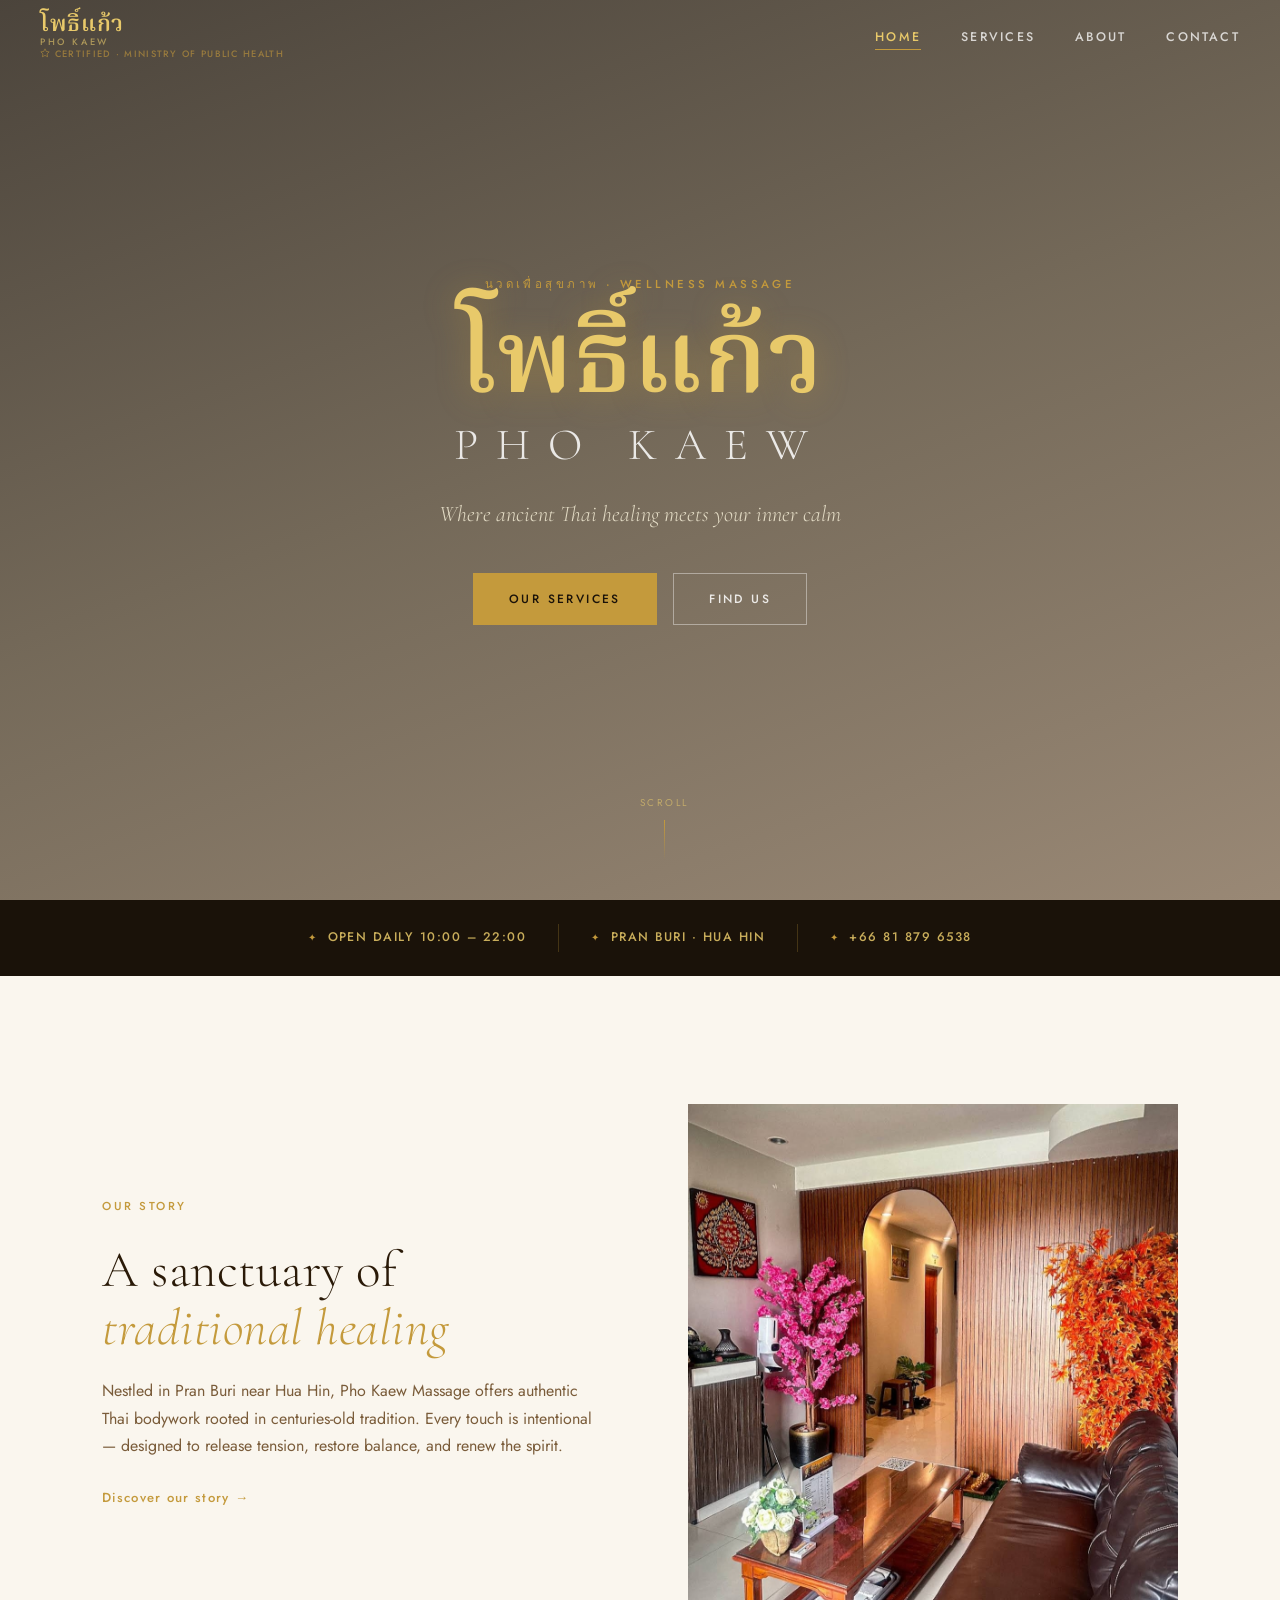
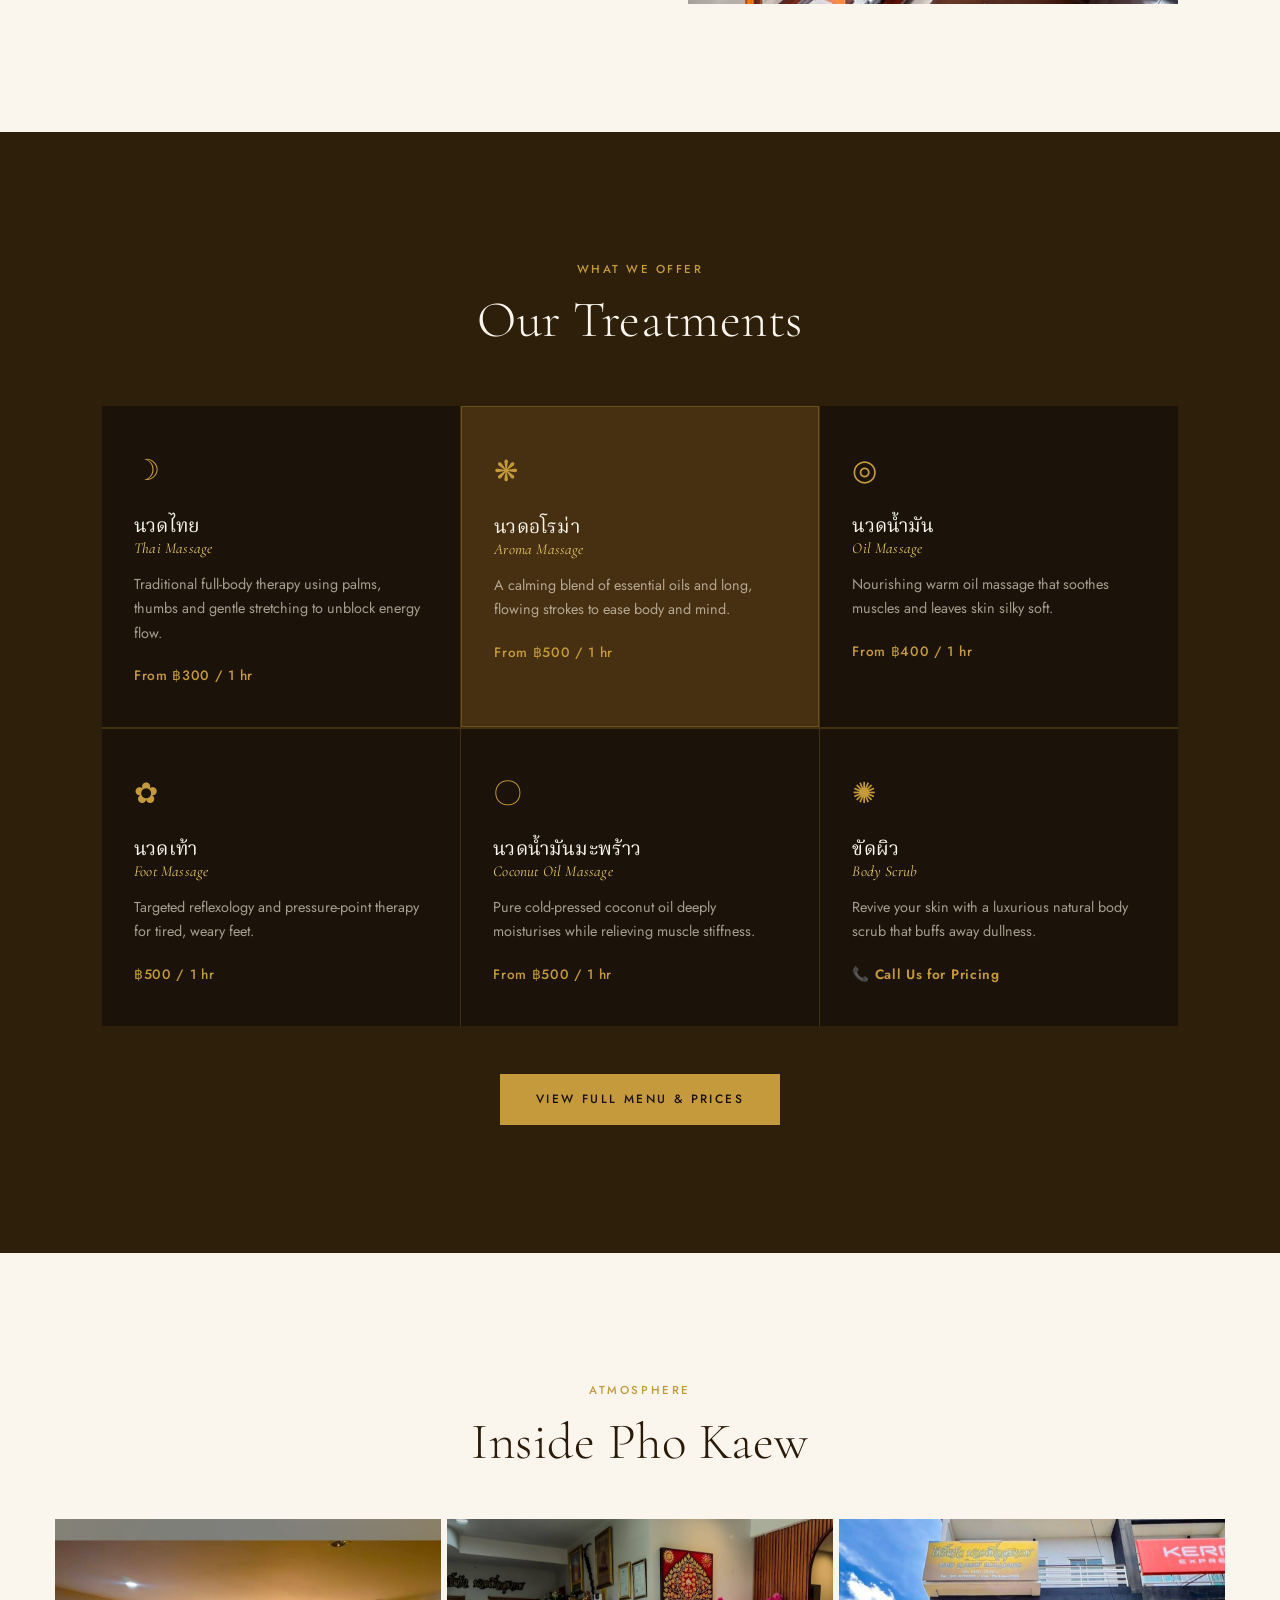
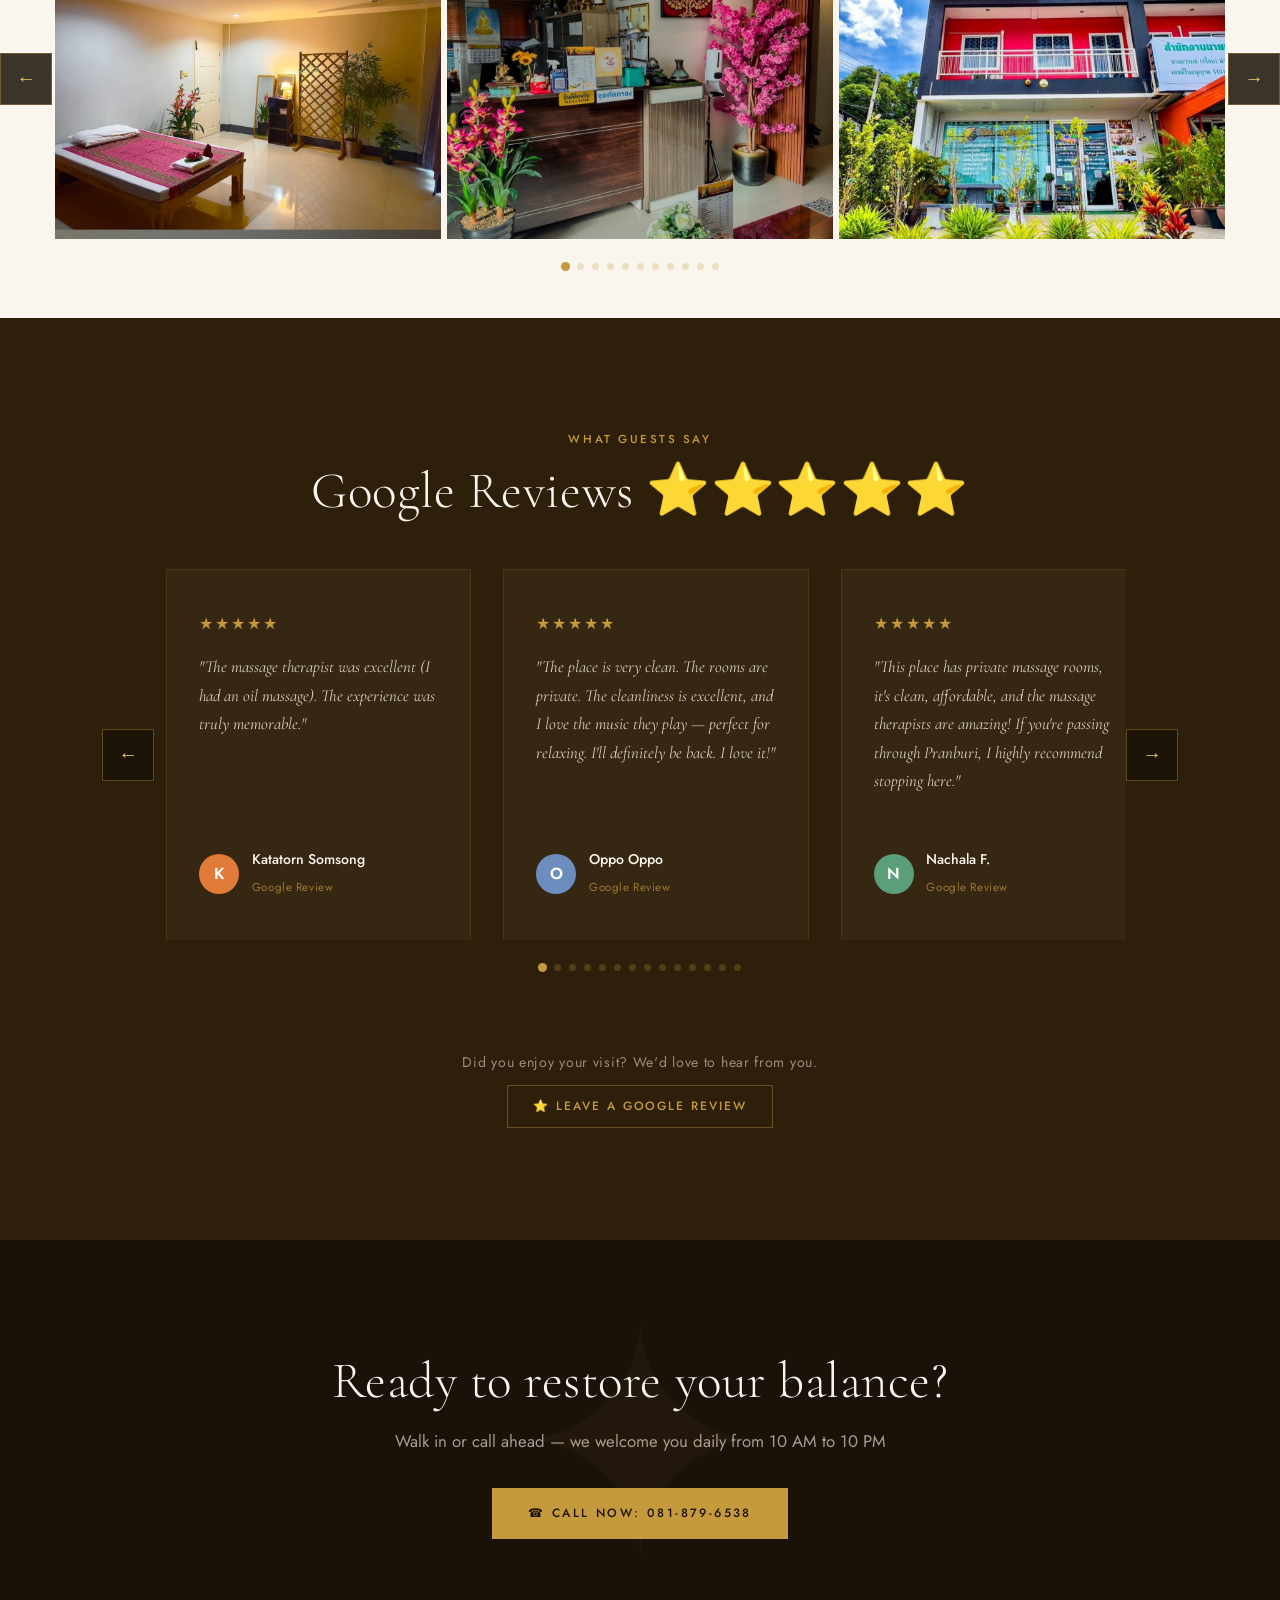
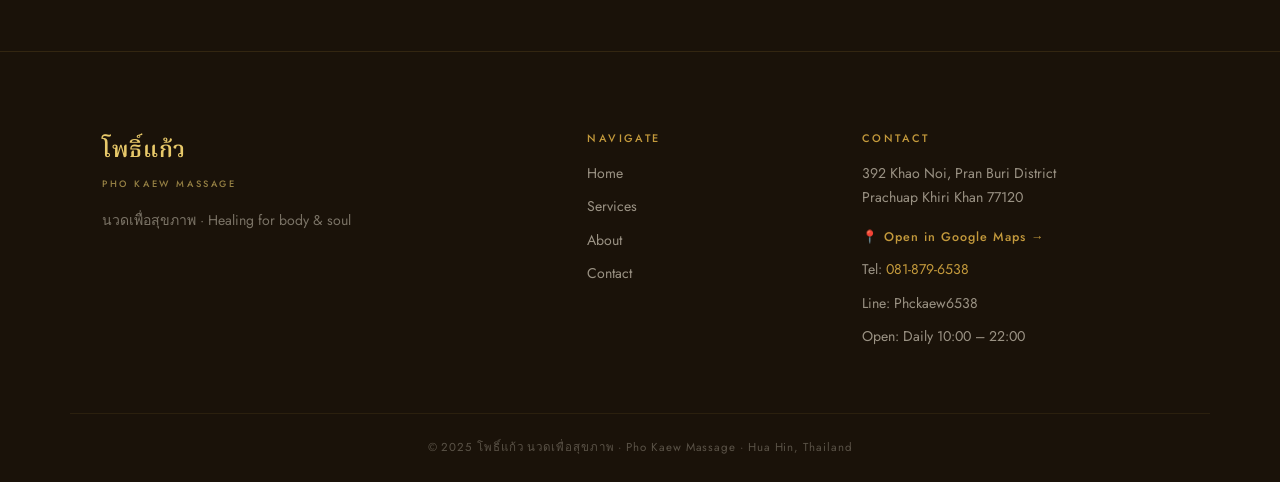
==== index.html @ 4a4a0bd8 "Initial commit via Netlify [skip ci]" ====
<!DOCTYPE html>
<html lang="en">
<head>
  <meta charset="UTF-8" />
  <meta name="viewport" content="width=device-width, initial-scale=1.0" />
  <title>โพธิ์แก้ว นวดเพื่อสุขภาพ | Pho Kaew Massage – Hua Hin</title>
  <meta name="description" content="Traditional Thai massage & wellness in Pran Buri, Hua Hin. Thai massage, oil, aroma, coconut & more. Open daily 10am–10pm." />
  <link rel="preconnect" href="https://fonts.googleapis.com">
  <link href="https://fonts.googleapis.com/css2?family=Cormorant+Garamond:ital,wght@0,300;0,400;0,600;1,300;1,400&family=Noto+Serif+Thai:wght@300;400;600&family=Jost:wght@300;400;500&display=swap" rel="stylesheet">
  <link rel="stylesheet" href="css/style.css" />
</head>
<body>

  <!-- NAV -->
  <nav class="nav" id="nav">
    <a href="index.html" class="nav-logo">
      <span class="logo-thai">โพธิ์แก้ว</span>
      <span class="logo-en">PHO KAEW</span>
      <span class="certified-badge"><svg width="10" height="10" viewBox="0 0 24 24" fill="none" stroke="currentColor" stroke-width="2"><path d="M12 2l3.09 6.26L22 9.27l-5 4.87 1.18 6.88L12 17.77l-6.18 3.25L7 14.14 2 9.27l6.91-1.01L12 2z"/></svg>Certified · Ministry of Public Health</span>
    </a>
    <button class="nav-toggle" id="navToggle" aria-label="Menu">
      <span></span><span></span><span></span>
    </button>
    <ul class="nav-links" id="navLinks">
      <li><a href="index.html" class="active">Home</a></li>
      <li><a href="services.html">Services</a></li>
      <li><a href="about.html">About</a></li>
      <li><a href="contact.html">Contact</a></li>
    </ul>
  </nav>

  <!-- HERO -->
  <section class="hero">
    <div class="hero-bg">
      <div class="hero-overlay"></div>
    </div>
    <div class="hero-content">
      <p class="hero-pre">นวดเพื่อสุขภาพ · Wellness Massage</p>
      <h1 class="hero-title">
        <span class="thai-script">โพธิ์แก้ว</span>
        <span class="en-title">Pho Kaew</span>
      </h1>
      <p class="hero-tagline">Where ancient Thai healing meets your inner calm</p>
      <div class="hero-cta">
        <a href="services.html" class="btn btn-gold">Our Services</a>
        <a href="about.html" class="btn btn-outline">Find Us</a>
      </div>
    </div>
    <div class="hero-scroll">
      <span>scroll</span>
      <div class="scroll-line"></div>
    </div>
  </section>

  <!-- INTRO STRIP -->
  <section class="intro-strip">
    <div class="strip-item"><span class="strip-icon">✦</span><span>Open Daily 10:00 – 22:00</span></div>
    <div class="strip-divider"></div>
    <div class="strip-item"><span class="strip-icon">✦</span><span>Pran Buri · Hua Hin</span></div>
    <div class="strip-divider"></div>
    <div class="strip-item"><span class="strip-icon">✦</span><span>+66 81 879 6538</span></div>
  </section>

  <!-- ABOUT TEASER -->
  <section class="about-teaser container">
    <div class="about-teaser-text">
      <p class="section-label">Our Story</p>
      <h2>A sanctuary of<br><em>traditional healing</em></h2>
      <p>Nestled in Pran Buri near Hua Hin, Pho Kaew Massage offers authentic Thai bodywork rooted in centuries-old tradition. Every touch is intentional — designed to release tension, restore balance, and renew the spirit.</p>
      <a href="about.html" class="link-arrow">Discover our story →</a>
    </div>
    <div class="about-teaser-image">
      <div class="img-frame">
        <img src="images/new-lobby1.jpg" alt="Pho Kaew waiting lounge" loading="lazy" />
        <div class="img-border-accent"></div>
      </div>
    </div>
  </section>

  <!-- SERVICES PREVIEW -->
  <section class="services-preview">
    <div class="container">
      <p class="section-label center">What We Offer</p>
      <h2 class="center">Our Treatments</h2>
      <div class="services-grid">
        <div class="service-card">
          <div class="service-icon">☽</div>
          <h3>นวดไทย<br><span>Thai Massage</span></h3>
          <p>Traditional full-body therapy using palms, thumbs and gentle stretching to unblock energy flow.</p>
          <p class="price">From ฿300 / 1 hr</p>
        </div>
        <div class="service-card featured">
          <div class="service-icon">❋</div>
          <h3>นวดอโรม่า<br><span>Aroma Massage</span></h3>
          <p>A calming blend of essential oils and long, flowing strokes to ease body and mind.</p>
          <p class="price">From ฿500 / 1 hr</p>
        </div>
        <div class="service-card">
          <div class="service-icon">◎</div>
          <h3>นวดน้ำมัน<br><span>Oil Massage</span></h3>
          <p>Nourishing warm oil massage that soothes muscles and leaves skin silky soft.</p>
          <p class="price">From ฿400 / 1 hr</p>
        </div>
        <div class="service-card">
          <div class="service-icon">✿</div>
          <h3>นวดเท้า<br><span>Foot Massage</span></h3>
          <p>Targeted reflexology and pressure-point therapy for tired, weary feet.</p>
          <p class="price">฿500 / 1 hr</p>
        </div>
        <div class="service-card">
          <div class="service-icon">〇</div>
          <h3>นวดน้ำมันมะพร้าว<br><span>Coconut Oil Massage</span></h3>
          <p>Pure cold-pressed coconut oil deeply moisturises while relieving muscle stiffness.</p>
          <p class="price">From ฿500 / 1 hr</p>
        </div>
        <div class="service-card">
          <div class="service-icon">✺</div>
          <h3>ขัดผิว<br><span>Body Scrub</span></h3>
          <p>Revive your skin with a luxurious natural body scrub that buffs away dullness.</p>
          <p class="price"><a href="tel:+66818796538" style="color:var(--gold);text-decoration:none;font-weight:600;letter-spacing:0.05em;">📞 Call Us for Pricing</a></p>
        </div>
      </div>
      <div class="center" style="margin-top:3rem">
        <a href="services.html" class="btn btn-gold">View Full Menu & Prices</a>
      </div>
    </div>
  </section>

  <!-- GALLERY SLIDER -->
  <section class="gallery-section">
    <div class="container">
      <p class="section-label center">Atmosphere</p>
      <h2 class="center">Inside Pho Kaew</h2>
    </div>
    <div class="slider-wrap">
      <button class="slider-btn slider-prev" aria-label="Previous">&#8592;</button>
      <div class="slider-track-outer">
        <div class="slider-track" id="sliderTrack">
          <div class="slide"><img src="images/new-room1.jpg" alt="Treatment room with warm lighting" /></div>
          <div class="slide"><img src="images/new-reception1.jpg" alt="Reception area with flowers" /></div>
          <div class="slide"><img src="images/new-exterior1.jpg" alt="Pho Kaew exterior" /></div>
          <div class="slide"><img src="images/new-lobby1.jpg" alt="Lobby waiting area" /></div>
          <div class="slide"><img src="images/new-signboard.jpg" alt="Pho Kaew signboard" /></div>
          <div class="slide"><img src="images/new-room2.jpg" alt="Private treatment room" /></div>
          <div class="slide"><img src="images/new-corridor1.jpg" alt="Treatment corridor" /></div>
          <div class="slide"><img src="images/new-exterior2.jpg" alt="Street view exterior" /></div>
          <div class="slide"><img src="images/new-priceboard.jpg" alt="Price board" /></div>
          <div class="slide"><img src="images/new-night.jpg" alt="Pho Kaew at night" /></div>
          <div class="slide"><img src="images/new-corridor2.jpg" alt="Hallway" /></div>
          <div class="slide"><img src="images/new-reception2.jpg" alt="Reception desk" /></div>
          <div class="slide"><img src="images/new-waiting.jpg" alt="Waiting area" /></div>
        </div>
      </div>
      <button class="slider-btn slider-next" aria-label="Next">&#8594;</button>
    </div>
    <div class="slider-dots" id="sliderDots"></div>
  </section>

  <!-- REVIEWS -->
  <section class="reviews-section">
    <div class="container">
      <p class="section-label center">What Guests Say</p>
      <h2 class="center">Google Reviews ⭐⭐⭐⭐⭐</h2>
      <div class="reviews-slider-wrap">
        <button class="slider-btn rev-prev" aria-label="Previous review">&#8592;</button>
        <div class="reviews-track-outer">
          <div class="reviews-track" id="reviewsTrack">

            <div class="review-card">
              <div class="review-stars">★★★★★</div>
              <p class="review-text">"The massage therapist was excellent (I had an oil massage). The experience was truly memorable."</p>
              <div class="review-author">
                <div class="review-avatar" style="background:#e07b3a">K</div>
                <div><strong>Katatorn Somsong</strong><span>Google Review</span></div>
              </div>
            </div>

            <div class="review-card">
              <div class="review-stars">★★★★★</div>
              <p class="review-text">"The place is very clean. The rooms are private. The cleanliness is excellent, and I love the music they play — perfect for relaxing. I'll definitely be back. I love it!"</p>
              <div class="review-author">
                <div class="review-avatar" style="background:#6c8ebf">O</div>
                <div><strong>Oppo Oppo</strong><span>Google Review</span></div>
              </div>
            </div>

            <div class="review-card">
              <div class="review-stars">★★★★★</div>
              <p class="review-text">"This place has private massage rooms, it's clean, affordable, and the massage therapists are amazing! If you're passing through Pranburi, I highly recommend stopping here."</p>
              <div class="review-author">
                <div class="review-avatar" style="background:#5a9e7a">N</div>
                <div><strong>Nachala F.</strong><span>Google Review</span></div>
              </div>
            </div>

            <div class="review-card">
              <div class="review-stars">★★★★★</div>
              <p class="review-text">"Went for back and neck massage and it was a great experience. The rooms are clean and the sheets are tidy and fresh. Experienced staff, polite and they greet you well. 10/10. Highly recommend."</p>
              <div class="review-author">
                <div class="review-avatar" style="background:#4a7fa5">S</div>
                <div><strong>Syed Aqib</strong><span>Google Review</span></div>
              </div>
            </div>

            <div class="review-card">
              <div class="review-stars">★★★★★</div>
              <p class="review-text">"The massage was great, the service was friendly, and they have private rooms. Clean and affordable. We'll definitely go back — the experience was truly excellent."</p>
              <div class="review-author">
                <div class="review-avatar" style="background:#9b7ec8">P</div>
                <div><strong>Pattaraporn "Jan" Hungarm</strong><span>Google Review</span></div>
              </div>
            </div>

            <div class="review-card">
              <div class="review-stars">★★★★★</div>
              <p class="review-text">"Very good massage and very clean room. Love from England 🏴󠁧󠁢󠁥󠁮󠁧󠁿"</p>
              <div class="review-author">
                <div class="review-avatar" style="background:#3a6ea8">V</div>
                <div><strong>Vanessa Kingo</strong><span>Google Review · England</span></div>
              </div>
            </div>

            <div class="review-card">
              <div class="review-stars">★★★★★</div>
              <p class="review-text">"Very clean and tidy. Staff are polite and know their job well. Highly recommend."</p>
              <div class="review-author">
                <div class="review-avatar" style="background:#c0504d">D</div>
                <div><strong>David</strong><span>Google Review</span></div>
              </div>
            </div>

            <div class="review-card">
              <div class="review-stars">★★★★★</div>
              <p class="review-text">"The massage shop is clean, the masseuse is friendly and polite. Highly recommended!"</p>
              <div class="review-author">
                <div class="review-avatar" style="background:#7a6a8e">ล</div>
                <div><strong>ลัดดาวัลย์ ยศเชียง</strong><span>Google Review</span></div>
              </div>
            </div>

            <div class="review-card">
              <div class="review-stars">★★★★★</div>
              <p class="review-text">"If you're tired from driving, you can stop by and relax. +++"</p>
              <div class="review-author">
                <div class="review-avatar" style="background:#e07b3a">ส</div>
                <div><strong>สามารถ บุญยอด</strong><span>Google Review</span></div>
              </div>
            </div>

            <div class="review-card">
              <div class="review-stars">★★★★★</div>
              <p class="review-text">"The massage therapist was excellent (I had an oil massage). I went when it was raining, and she even came out with an umbrella to greet me. Top-notch service. The room was clean, and the staff were very polite."</p>
              <div class="review-author">
                <div class="review-avatar" style="background:#e07b3a">K</div>
                <div><strong>Katatorn Somsong</strong><span>Local Guide · Google Review</span></div>
              </div>
            </div>

            <div class="review-card">
              <div class="review-stars">★★★★★</div>
              <p class="review-text">"I've chosen aroma massage and it was very nice and professional, thank you so much ladies 😊🤩"</p>
              <div class="review-author">
                <div class="review-avatar" style="background:#7b68c8">A</div>
                <div><strong>Anastasiya Atu</strong><span>Local Guide · 20 reviews</span></div>
              </div>
            </div>

            <div class="review-card">
              <div class="review-stars">★★★★★</div>
              <p class="review-text">"The room was clean and private, and the masseuse was lovely."</p>
              <div class="review-author">
                <div class="review-avatar" style="background:#c0504d">t</div>
                <div><strong>toey</strong><span>Google Review</span></div>
              </div>
            </div>

            <div class="review-card">
              <div class="review-stars">★★★★★</div>
              <p class="review-text">"Nice Thai massage and clean shop. Recommend 5 ⭐"</p>
              <div class="review-author">
                <div class="review-avatar" style="background:#7a7a7a">R</div>
                <div><strong>Richard</strong><span>Google Review</span></div>
              </div>
            </div>

            <div class="review-card">
              <div class="review-stars">★★★★★</div>
              <p class="review-text">"The clinic is clean, the atmosphere is good, and the doctor is skilled."</p>
              <div class="review-author">
                <div class="review-avatar" style="background:#7b68c8">ป</div>
                <div><strong>ประจักษ์ เกลื่อนแก้ว</strong><span>Google Review</span></div>
              </div>
            </div>

            <div class="review-card">
              <div class="review-stars">★★★★★</div>
              <p class="review-text">"The shop is very clean."</p>
              <div class="review-author">
                <div class="review-avatar" style="background:#d4a017">ข</div>
                <div><strong>ขจรศักดิ์ (FILM_KK)</strong><span>Google Review</span></div>
              </div>
            </div>

            <div class="review-card">
              <div class="review-stars">★★★★★</div>
              <p class="review-text">"The shop is clean."</p>
              <div class="review-author">
                <div class="review-avatar" style="background:#4a4a4a">P</div>
                <div><strong>Peeranut Pamudta</strong><span>Google Review</span></div>
              </div>
            </div>

          </div>
        </div>
        <button class="slider-btn rev-next" aria-label="Next review">&#8594;</button>
      </div>
      <div class="slider-dots" id="reviewDots"></div>
      <div class="review-leave-cta">
        <p>Did you enjoy your visit? We'd love to hear from you.</p>
        <a href="https://maps.app.goo.gl/U2fjzotKs8DrgVud7" target="_blank" rel="noopener">⭐ Leave a Google Review</a>
      </div>
    </div>
  </section>

  <!-- CTA BANNER -->
  <section class="cta-banner">
    <div class="cta-inner container">
      <h2>Ready to restore your balance?</h2>
      <p>Walk in or call ahead — we welcome you daily from 10 AM to 10 PM</p>
      <a href="tel:+66818796538" class="btn btn-gold">☎ Call Now: 081-879-6538</a>
    </div>
  </section>

  <!-- FOOTER -->
  <footer class="footer">
    <div class="container footer-grid">
      <div class="footer-brand">
        <span class="logo-thai">โพธิ์แก้ว</span>
        <span class="logo-en">PHO KAEW MASSAGE</span>
        <p>นวดเพื่อสุขภาพ · Healing for body & soul</p>
      </div>
      <div class="footer-links">
        <h4>Navigate</h4>
        <a href="index.html">Home</a>
        <a href="services.html">Services</a>
        <a href="about.html">About</a>
        <a href="contact.html">Contact</a>
      </div>
      <div class="footer-contact">
        <h4>Contact</h4>
        <p>392 Khao Noi, Pran Buri District<br>Prachuap Khiri Khan 77120</p>
        <a href="https://maps.app.goo.gl/YKZZRNnknq4Y9Bok7" target="_blank" rel="noopener" class="address-map-link">📍 Open in Google Maps →</a>
        <p>Tel: <a href="tel:+66818796538">081-879-6538</a></p>
        <p>Line: Phckaew6538</p>
        <p>Open: Daily 10:00 – 22:00</p>
      </div>
    </div>
    <div class="footer-bottom">
      <p>© 2025 โพธิ์แก้ว นวดเพื่อสุขภาพ · Pho Kaew Massage · Hua Hin, Thailand</p>
    </div>
  </footer>

  <script src="js/main.js"></script>
</body>
</html>
---- css/style.css ----
/* ============================================
   PHO KAEW MASSAGE — Main Stylesheet
   Aesthetic: Refined Thai luxury · Warm gold & deep teak
   ============================================ */

:root {
  --gold: #C49A3C;
  --gold-light: #E8C96A;
  --gold-pale: #F5EDD6;
  --dark: #1A1209;
  --dark-mid: #2E1F0A;
  --teak: #4A2E12;
  --cream: #FAF6EE;
  --cream-mid: #F0E8D6;
  --text: #2A1A08;
  --text-soft: #7A5C3A;
  --white: #FFFFFF;
  --nav-h: 72px;
  --font-serif: 'Cormorant Garamond', 'Noto Serif Thai', Georgia, serif;
  --font-thai: 'Noto Serif Thai', serif;
  --font-body: 'Jost', sans-serif;
}

*, *::before, *::after { box-sizing: border-box; margin: 0; padding: 0; }

html { scroll-behavior: smooth; font-size: 16px; }

body {
  font-family: var(--font-body);
  background: var(--cream);
  color: var(--text);
  line-height: 1.7;
  overflow-x: hidden;
}

img { display: block; width: 100%; height: 100%; object-fit: cover; }
a { color: inherit; text-decoration: none; }
ul { list-style: none; }

/* ---- TYPOGRAPHY ---- */
h1, h2, h3, h4 {
  font-family: var(--font-serif);
  font-weight: 300;
  line-height: 1.15;
  letter-spacing: 0.01em;
}
h1 { font-size: clamp(2.8rem, 6vw, 5rem); }
h2 { font-size: clamp(2rem, 4vw, 3.2rem); }
h3 { font-size: clamp(1.3rem, 2.5vw, 1.8rem); font-weight: 400; }
em { font-style: italic; color: var(--gold); }

p { font-size: 1rem; color: var(--text-soft); margin-bottom: 1rem; }
p:last-child { margin-bottom: 0; }

.section-label {
  font-family: var(--font-body);
  font-size: 0.72rem;
  font-weight: 500;
  letter-spacing: 0.22em;
  text-transform: uppercase;
  color: var(--gold);
  display: block;
  margin-bottom: 0.75rem;
}
.center { text-align: center; }

/* ---- CONTAINER ---- */
.container { max-width: 1140px; margin: 0 auto; padding: 0 2rem; }

/* ============================================
   NAVIGATION
   ============================================ */
.nav {
  position: fixed;
  top: 0; left: 0; right: 0;
  height: var(--nav-h);
  display: flex;
  align-items: center;
  justify-content: space-between;
  padding: 0 2.5rem;
  z-index: 100;
  transition: background 0.4s, box-shadow 0.4s;
}
.nav.scrolled {
  background: rgba(26,18,9,0.96);
  box-shadow: 0 2px 24px rgba(0,0,0,0.3);
  backdrop-filter: blur(8px);
}
.nav-logo {
  display: flex;
  flex-direction: column;
  line-height: 1;
}
.logo-thai {
  font-family: var(--font-thai);
  font-size: 1.4rem;
  font-weight: 600;
  color: var(--gold-light);
  letter-spacing: 0.04em;
}
.logo-en {
  font-family: var(--font-body);
  font-size: 0.58rem;
  font-weight: 500;
  letter-spacing: 0.28em;
  text-transform: uppercase;
  color: rgba(232,201,106,0.6);
  margin-top: 1px;
}
.nav-links {
  display: flex;
  gap: 2.5rem;
  align-items: center;
}
.nav-links a {
  font-family: var(--font-body);
  font-size: 0.78rem;
  font-weight: 500;
  letter-spacing: 0.18em;
  text-transform: uppercase;
  color: rgba(255,255,255,0.75);
  transition: color 0.3s;
  position: relative;
  padding-bottom: 4px;
}
.nav-links a::after {
  content: '';
  position: absolute;
  bottom: 0; left: 0;
  width: 0; height: 1px;
  background: var(--gold);
  transition: width 0.3s;
}
.nav-links a:hover, .nav-links a.active {
  color: var(--gold-light);
}
.nav-links a:hover::after, .nav-links a.active::after { width: 100%; }

.nav-toggle {
  display: none;
  flex-direction: column;
  gap: 5px;
  background: none;
  border: none;
  cursor: pointer;
  padding: 4px;
}
.nav-toggle span {
  display: block;
  width: 24px;
  height: 1.5px;
  background: var(--gold-light);
  transition: transform 0.3s, opacity 0.3s;
}
.nav-toggle.open span:nth-child(1) { transform: translateY(6.5px) rotate(45deg); }
.nav-toggle.open span:nth-child(2) { opacity: 0; }
.nav-toggle.open span:nth-child(3) { transform: translateY(-6.5px) rotate(-45deg); }

/* ============================================
   HERO
   ============================================ */
.hero {
  position: relative;
  min-height: 100vh;
  display: flex;
  align-items: center;
  justify-content: center;
  overflow: hidden;
}
.hero-bg {
  position: absolute;
  inset: 0;
  background:
    url('https://images.unsplash.com/photo-1600334089648-b0d9d3028eb2?w=1600&q=85') center/cover no-repeat;
}
.hero-overlay {
  position: absolute;
  inset: 0;
  background: linear-gradient(
    160deg,
    rgba(26,18,9,0.78) 0%,
    rgba(46,31,10,0.65) 50%,
    rgba(74,46,18,0.55) 100%
  );
}
.lotus-pattern {
  position: absolute;
  inset: 0;
  background-image:
    radial-gradient(circle at 15% 85%, rgba(196,154,60,0.08) 0%, transparent 50%),
    radial-gradient(circle at 85% 15%, rgba(196,154,60,0.06) 0%, transparent 50%);
}
.hero-content {
  position: relative;
  text-align: center;
  z-index: 2;
  padding: 0 2rem;
  animation: fadeUp 1.2s ease both;
}
@keyframes fadeUp {
  from { opacity: 0; transform: translateY(30px); }
  to   { opacity: 1; transform: translateY(0); }
}
.hero-pre {
  font-size: 0.72rem;
  letter-spacing: 0.3em;
  text-transform: uppercase;
  color: var(--gold);
  margin-bottom: 1.2rem;
  font-family: var(--font-body);
  font-weight: 500;
}
.hero-title {
  display: flex;
  flex-direction: column;
  align-items: center;
  gap: 0.2rem;
  margin-bottom: 1.5rem;
}
.thai-script {
  font-family: var(--font-thai);
  font-size: clamp(3rem, 8vw, 7rem);
  font-weight: 600;
  color: var(--gold-light);
  line-height: 1;
  text-shadow: 0 4px 32px rgba(196,154,60,0.4);
}
.en-title {
  font-family: var(--font-serif);
  font-size: clamp(1.4rem, 3.5vw, 2.8rem);
  font-weight: 300;
  color: rgba(255,255,255,0.85);
  letter-spacing: 0.4em;
  text-transform: uppercase;
}
.hero-tagline {
  font-family: var(--font-serif);
  font-style: italic;
  font-size: clamp(1rem, 2.5vw, 1.4rem);
  color: rgba(245,237,214,0.85);
  margin-bottom: 2.5rem;
  font-weight: 300;
}
.hero-cta { display: flex; gap: 1rem; justify-content: center; flex-wrap: wrap; }

.hero-scroll {
  position: absolute;
  bottom: 2.5rem;
  left: 50%;
  transform: translateX(-50%);
  display: flex;
  flex-direction: column;
  align-items: center;
  gap: 0.5rem;
  z-index: 2;
  animation: fadeUp 1.4s 0.6s ease both;
}
.hero-scroll span {
  font-size: 0.62rem;
  letter-spacing: 0.25em;
  text-transform: uppercase;
  color: rgba(232,201,106,0.6);
}
.scroll-line {
  width: 1px;
  height: 40px;
  background: linear-gradient(to bottom, var(--gold), transparent);
  animation: scrollPulse 2s infinite;
}
@keyframes scrollPulse {
  0%, 100% { opacity: 0.4; transform: scaleY(1); }
  50% { opacity: 1; transform: scaleY(1.2); }
}

/* ============================================
   BUTTONS
   ============================================ */
.btn {
  display: inline-block;
  font-family: var(--font-body);
  font-size: 0.75rem;
  font-weight: 500;
  letter-spacing: 0.2em;
  text-transform: uppercase;
  padding: 0.9rem 2.2rem;
  transition: all 0.3s;
  cursor: pointer;
}
.btn-gold {
  background: var(--gold);
  color: var(--dark);
  border: 1px solid var(--gold);
}
.btn-gold:hover {
  background: var(--gold-light);
  border-color: var(--gold-light);
  transform: translateY(-2px);
  box-shadow: 0 8px 24px rgba(196,154,60,0.35);
}
.btn-outline {
  background: transparent;
  color: rgba(255,255,255,0.85);
  border: 1px solid rgba(255,255,255,0.4);
}
.btn-outline:hover {
  border-color: var(--gold);
  color: var(--gold-light);
}

.link-arrow {
  font-size: 0.82rem;
  font-weight: 500;
  letter-spacing: 0.1em;
  color: var(--gold);
  transition: letter-spacing 0.3s;
}
.link-arrow:hover { letter-spacing: 0.18em; }

/* ============================================
   INTRO STRIP
   ============================================ */
.intro-strip {
  background: var(--dark);
  display: flex;
  align-items: center;
  justify-content: center;
  gap: 0;
  padding: 1.4rem 2rem;
  flex-wrap: wrap;
}
.strip-item {
  display: flex;
  align-items: center;
  gap: 0.6rem;
  font-size: 0.78rem;
  font-weight: 500;
  letter-spacing: 0.12em;
  text-transform: uppercase;
  color: rgba(232,201,106,0.85);
  padding: 0.3rem 2rem;
}
.strip-icon { color: var(--gold); font-size: 0.6rem; }
.strip-divider { width: 1px; height: 28px; background: rgba(196,154,60,0.25); }

/* ============================================
   ABOUT TEASER
   ============================================ */
.about-teaser {
  display: grid;
  grid-template-columns: 1fr 1fr;
  gap: 6rem;
  align-items: center;
  padding: 8rem 2rem;
}
.about-teaser-text h2 { margin-bottom: 1.2rem; }
.about-teaser-text p { margin-bottom: 1.5rem; }

.img-frame {
  position: relative;
  height: 500px;
  overflow: hidden;
}
.img-frame img { object-fit: cover; }
.img-border-accent {
  position: absolute;
  bottom: -12px;
  right: -12px;
  width: 60%;
  height: 60%;
  border: 1px solid var(--gold);
  pointer-events: none;
  z-index: -1;
}

/* ============================================
   SERVICES PREVIEW
   ============================================ */
.services-preview {
  background: var(--dark-mid);
  padding: 8rem 0;
}
.services-preview h2 { color: var(--cream); margin-bottom: 3.5rem; }

.services-grid {
  display: grid;
  grid-template-columns: repeat(3, 1fr);
  gap: 1.5px;
  background: rgba(196,154,60,0.15);
}
.service-card {
  background: rgba(26,18,9,0.95);
  padding: 2.5rem 2rem;
  transition: background 0.3s;
}
.service-card:hover { background: rgba(46,31,10,0.98); }
.service-card.featured {
  background: rgba(74,46,18,0.6);
  border: 1px solid rgba(196,154,60,0.3);
}
.service-icon {
  font-size: 1.8rem;
  color: var(--gold);
  margin-bottom: 1.2rem;
  display: block;
}
.service-card h3 {
  color: var(--cream);
  font-size: 1.2rem;
  margin-bottom: 0.8rem;
  line-height: 1.3;
}
.service-card h3 span {
  display: block;
  font-size: 0.95rem;
  color: var(--gold-light);
  font-style: italic;
}
.service-card p { color: rgba(240,232,214,0.65); font-size: 0.9rem; }
.price {
  margin-top: 1.2rem !important;
  color: var(--gold) !important;
  font-weight: 500;
  font-size: 0.85rem !important;
  letter-spacing: 0.05em;
}

/* ============================================
   GALLERY
   ============================================ */
.gallery-section { padding: 8rem 0 2rem; }
.gallery-section h2 { margin-bottom: 3rem; color: var(--text); }

.gallery-grid {
  display: grid;
  grid-template-columns: repeat(4, 1fr);
  grid-template-rows: 280px 280px;
  gap: 4px;
  margin-top: 3rem;
}
.gallery-item { overflow: hidden; background: var(--cream-mid); }
.gallery-item img { transition: transform 0.6s ease; }
.gallery-item:hover img { transform: scale(1.06); }
.g-tall { grid-row: span 2; }
.g-wide { grid-column: span 2; }

.gallery-note {
  text-align: center;
  font-size: 0.78rem;
  color: var(--text-soft);
  margin-top: 1.2rem;
  letter-spacing: 0.05em;
  opacity: 0.6;
}

/* ============================================
   CTA BANNER
   ============================================ */
.cta-banner {
  background: var(--dark);
  padding: 7rem 2rem;
  text-align: center;
  position: relative;
  overflow: hidden;
}
.cta-banner::before {
  content: '✦';
  position: absolute;
  font-size: 20rem;
  color: rgba(196,154,60,0.04);
  top: 50%;
  left: 50%;
  transform: translate(-50%, -50%);
  pointer-events: none;
}
.cta-banner h2 { color: var(--cream); margin-bottom: 1rem; }
.cta-banner p { color: rgba(240,232,214,0.65); margin-bottom: 2rem; font-size: 1.05rem; }

/* ============================================
   PAGE HERO (inner pages)
   ============================================ */
.page-hero {
  position: relative;
  height: 44vh;
  min-height: 300px;
  display: flex;
  align-items: flex-end;
  padding-bottom: 4rem;
  overflow: hidden;
}
.page-hero-bg {
  position: absolute;
  inset: 0;
  background:
    linear-gradient(to bottom, rgba(26,18,9,0.7), rgba(26,18,9,0.9)),
    url('https://images.unsplash.com/photo-1519823551278-64ac92734fb1?w=1400&q=80') center/cover;
}
.page-hero-content {
  position: relative;
  z-index: 2;
  width: 100%;
  text-align: center;
}
.page-hero-content h1 { color: var(--cream); }

/* ============================================
   PRICE TABLE
   ============================================ */
.price-section { padding: 6rem 2rem; }
.price-intro {
  max-width: 600px;
  margin: 0 auto 3rem;
  text-align: center;
}
.price-intro p { font-size: 1.05rem; }

.price-table-wrap {
  overflow-x: auto;
  border: 1px solid rgba(196,154,60,0.2);
}
.price-table {
  width: 100%;
  border-collapse: collapse;
  min-width: 480px;
}
.price-table thead tr {
  background: var(--dark);
}
.price-table th {
  padding: 1.2rem 1.5rem;
  font-family: var(--font-body);
  font-size: 0.72rem;
  font-weight: 500;
  letter-spacing: 0.2em;
  text-transform: uppercase;
  color: var(--gold);
  text-align: left;
}
.price-table th:not(:first-child) { text-align: center; }
.price-table td {
  padding: 1.1rem 1.5rem;
  border-bottom: 1px solid rgba(196,154,60,0.1);
  font-size: 0.95rem;
  vertical-align: middle;
}
.price-table tr.highlight td { background: rgba(196,154,60,0.05); }
.price-table td:not(:first-child) { text-align: center; font-weight: 500; color: var(--teak); }
.th-name {
  display: block;
  font-family: var(--font-thai);
  font-size: 1rem;
  color: var(--text);
  margin-bottom: 2px;
}
.en-name {
  display: block;
  font-size: 0.82rem;
  color: var(--text-soft);
  font-style: italic;
}
.ask-price { text-align: center !important; color: var(--text-soft) !important; font-style: italic; }
.price-note {
  text-align: center;
  margin-top: 2rem;
  font-size: 0.88rem;
  color: var(--text-soft);
}
.price-note a { color: var(--gold); }

/* ============================================
   TREATMENT DETAILS
   ============================================ */
.treatment-details {
  background: var(--cream-mid);
  padding: 7rem 0;
}
.treatment-details h2 { margin-bottom: 3.5rem; }

.treatment-grid {
  display: grid;
  grid-template-columns: repeat(3, 1fr);
  gap: 2rem;
}
.treatment-card {
  background: var(--white);
  padding: 2.5rem 2rem;
  border-bottom: 2px solid var(--gold-pale);
  transition: border-color 0.3s, transform 0.3s;
}
.treatment-card:hover {
  border-color: var(--gold);
  transform: translateY(-4px);
}
.t-icon {
  font-size: 1.8rem;
  margin-bottom: 1rem;
}
.treatment-card h3 { margin-bottom: 0.3rem; }
.t-thai {
  font-family: var(--font-thai);
  font-size: 0.95rem;
  color: var(--gold);
  margin-bottom: 0.8rem !important;
}
.t-best {
  font-size: 0.8rem !important;
  color: var(--gold) !important;
  margin-top: 1rem !important;
  font-weight: 500;
  letter-spacing: 0.04em;
}

/* ============================================
   ABOUT PAGE
   ============================================ */
.about-full {
  display: grid;
  grid-template-columns: 1fr 1fr;
  gap: 7rem;
  align-items: start;
  padding: 8rem 2rem;
}
.about-image-col { position: relative; }
.about-badge {
  position: absolute;
  bottom: -1.5rem;
  right: -1.5rem;
  background: var(--gold);
  color: var(--dark);
  width: 110px;
  height: 110px;
  border-radius: 50%;
  display: flex;
  flex-direction: column;
  align-items: center;
  justify-content: center;
  text-align: center;
  box-shadow: 0 8px 32px rgba(196,154,60,0.35);
}
.badge-number {
  font-family: var(--font-serif);
  font-size: 2rem;
  font-weight: 600;
  line-height: 1;
}
.badge-text {
  font-size: 0.65rem;
  letter-spacing: 0.1em;
  text-transform: uppercase;
  line-height: 1.4;
  font-weight: 500;
}
.about-text-col h2 { margin-bottom: 1.5rem; }
.values-row {
  display: grid;
  grid-template-columns: 1fr 1fr;
  gap: 0.8rem;
  margin-top: 2rem;
}
.value-item {
  display: flex;
  align-items: center;
  gap: 0.6rem;
  font-size: 0.85rem;
  font-weight: 500;
  color: var(--teak);
}
.value-icon { color: var(--gold); font-size: 0.6rem; }

/* ORNAMENT DIVIDER */
.ornament-divider {
  display: flex;
  align-items: center;
  gap: 1.5rem;
  padding: 0 2rem;
  margin-bottom: 2rem;
}
.ornament-line { flex: 1; height: 1px; background: rgba(196,154,60,0.25); }
.ornament-lotus { color: var(--gold); font-size: 1.2rem; }

/* ============================================
   CONTACT
   ============================================ */
.contact-section { padding: 5rem 2rem 7rem; }
.contact-section h2 { margin-bottom: 4rem; }

.contact-grid {
  display: grid;
  grid-template-columns: 1fr 1.4fr;
  gap: 5rem;
  align-items: start;
}
.contact-card {
  display: flex;
  gap: 1.2rem;
  align-items: flex-start;
  padding: 1.5rem 0;
  border-bottom: 1px solid rgba(196,154,60,0.15);
}
.contact-card:last-of-type { border-bottom: none; }
.cc-icon { font-size: 1.4rem; margin-top: 2px; flex-shrink: 0; }
.contact-card h4 {
  font-family: var(--font-body);
  font-size: 0.72rem;
  letter-spacing: 0.2em;
  text-transform: uppercase;
  color: var(--gold);
  margin-bottom: 0.4rem;
  font-weight: 500;
}
.contact-card p { margin: 0; font-size: 0.95rem; }
.contact-card a { color: var(--gold); }

.map-wrap {
  display: flex;
  flex-direction: column;
  gap: 0.8rem;
}
.map-wrap iframe {
  border: 1px solid rgba(196,154,60,0.2);
}
.map-link {
  font-size: 0.8rem;
  color: var(--gold);
  font-weight: 500;
  letter-spacing: 0.08em;
  text-align: right;
  transition: letter-spacing 0.3s;
}
.map-link:hover { letter-spacing: 0.14em; }

/* DIRECTIONS */
.directions-section {
  background: var(--dark);
  padding: 5rem 0;
}
.directions-inner {
  max-width: 680px;
}
.directions-inner h3 { color: var(--cream); margin-bottom: 2rem; font-size: 1.6rem; }
.directions-list {
  display: flex;
  flex-direction: column;
  gap: 1.1rem;
}
.directions-list li {
  color: rgba(240,232,214,0.7);
  font-size: 0.95rem;
  line-height: 1.6;
  padding-left: 0.5rem;
}

/* ============================================
   FOOTER
   ============================================ */
.footer {
  background: var(--dark);
  border-top: 1px solid rgba(196,154,60,0.15);
  padding-top: 5rem;
}
.footer-grid {
  display: grid;
  grid-template-columns: 2fr 1fr 1.5fr;
  gap: 4rem;
  padding-bottom: 4rem;
  border-bottom: 1px solid rgba(196,154,60,0.1);
}
.footer-brand {
  display: flex;
  flex-direction: column;
  gap: 0.3rem;
}
.footer-brand p { margin-top: 0.8rem; font-size: 0.88rem; color: rgba(240,232,214,0.45); }
.footer-links, .footer-contact { display: flex; flex-direction: column; gap: 0.6rem; }
.footer-links h4, .footer-contact h4 {
  font-family: var(--font-body);
  font-size: 0.68rem;
  letter-spacing: 0.22em;
  text-transform: uppercase;
  color: var(--gold);
  font-weight: 500;
  margin-bottom: 0.5rem;
}
.footer-links a {
  font-size: 0.88rem;
  color: rgba(240,232,214,0.6);
  transition: color 0.2s;
}
.footer-links a:hover { color: var(--gold-light); }
.footer-contact p { font-size: 0.88rem; color: rgba(240,232,214,0.6); margin: 0; }
.footer-contact a { color: var(--gold); }
.footer-bottom {
  padding: 1.5rem 2rem;
  text-align: center;
}
.footer-bottom p { font-size: 0.72rem; color: rgba(240,232,214,0.3); letter-spacing: 0.08em; }

/* ============================================
   RESPONSIVE
   ============================================ */
@media (max-width: 900px) {
  .about-teaser,
  .about-full { grid-template-columns: 1fr; gap: 3rem; }
  .about-teaser-image { order: -1; }
  .about-teaser-image .img-frame { height: 320px; }
  .about-full .about-image-col .img-frame { height: 320px; }

  .services-grid { grid-template-columns: repeat(2, 1fr); }
  .treatment-grid { grid-template-columns: repeat(2, 1fr); }

  .gallery-grid {
    grid-template-columns: repeat(2, 1fr);
    grid-template-rows: auto;
  }
  .g-tall, .g-wide { grid-row: auto; grid-column: auto; }

  .contact-grid { grid-template-columns: 1fr; gap: 3rem; }
  .footer-grid { grid-template-columns: 1fr 1fr; gap: 2.5rem; }
  .footer-brand { grid-column: span 2; }
}

@media (max-width: 640px) {
  :root { --nav-h: 60px; }

  .nav { padding: 0 1.2rem; }
  .nav-links {
    position: fixed;
    top: var(--nav-h);
    left: 0; right: 0;
    background: rgba(26,18,9,0.98);
    flex-direction: column;
    padding: 2rem;
    gap: 1.5rem;
    transform: translateY(-100%);
    opacity: 0;
    transition: transform 0.4s, opacity 0.4s;
    pointer-events: none;
  }
  .nav-links.open {
    transform: translateY(0);
    opacity: 1;
    pointer-events: all;
  }
  .nav-toggle { display: flex; }

  .hero-cta { flex-direction: column; align-items: center; }
  .intro-strip { flex-direction: column; gap: 0.5rem; }
  .strip-divider { width: 40px; height: 1px; }

  .services-grid { grid-template-columns: 1fr; }
  .treatment-grid { grid-template-columns: 1fr; }
  .gallery-grid { grid-template-columns: 1fr 1fr; }
  .values-row { grid-template-columns: 1fr; }
  .footer-grid { grid-template-columns: 1fr; }
  .footer-brand { grid-column: auto; }
  .about-badge { width: 90px; height: 90px; }
  .badge-number { font-size: 1.6rem; }

  .price-section { padding: 4rem 1rem; }
}

/* ============================================
   GALLERY SLIDER
   ============================================ */
.gallery-section { padding: 8rem 0 2rem; }
.gallery-section h2 { margin-bottom: 2.5rem; }

.slider-wrap {
  position: relative;
  display: flex;
  align-items: center;
  gap: 0;
  margin-top: 3rem;
}
.slider-track-outer {
  flex: 1;
  overflow: hidden;
}
.slider-track {
  display: flex;
  transition: transform 0.5s cubic-bezier(0.4,0,0.2,1);
  will-change: transform;
}
.slide {
  flex: 0 0 33.333%;
  height: 320px;
  overflow: hidden;
  padding: 0 3px;
}
.slide img {
  width: 100%;
  height: 100%;
  object-fit: cover;
  transition: transform 0.6s ease;
  display: block;
}
.slide:hover img { transform: scale(1.05); }

.slider-btn {
  width: 52px;
  height: 52px;
  border: 1px solid rgba(196,154,60,0.4);
  background: rgba(26,18,9,0.85);
  color: var(--gold-light);
  font-size: 1.2rem;
  cursor: pointer;
  flex-shrink: 0;
  transition: background 0.3s, border-color 0.3s;
  display: flex;
  align-items: center;
  justify-content: center;
  z-index: 2;
}
.slider-btn:hover {
  background: var(--gold);
  color: var(--dark);
  border-color: var(--gold);
}

.slider-dots {
  display: flex;
  justify-content: center;
  gap: 8px;
  margin-top: 1.5rem;
  padding-bottom: 1rem;
}
.dot {
  width: 7px;
  height: 7px;
  border-radius: 50%;
  background: rgba(196,154,60,0.25);
  cursor: pointer;
  transition: background 0.3s, transform 0.3s;
  border: none;
}
.dot.active {
  background: var(--gold);
  transform: scale(1.3);
}

/* ============================================
   REVIEWS SECTION
   ============================================ */
.reviews-section {
  background: var(--dark-mid);
  padding: 7rem 0;
}
.reviews-section h2 { color: var(--cream); margin-bottom: 3rem; }

.reviews-slider-wrap {
  position: relative;
  display: flex;
  align-items: center;
  gap: 0;
}
.reviews-track-outer {
  flex: 1;
  overflow: hidden;
}
.reviews-track {
  display: flex;
  transition: transform 0.5s cubic-bezier(0.4,0,0.2,1);
}
.review-card {
  flex: 0 0 33.333%;
  padding: 2.5rem 2rem;
  background: rgba(255,255,255,0.04);
  border: 1px solid rgba(196,154,60,0.12);
  margin: 0 8px;
  display: flex;
  flex-direction: column;
  gap: 1rem;
  opacity: 0;
  transition: opacity 0.3s;
}
.review-card.visible { opacity: 1; }

.review-stars {
  color: var(--gold);
  font-size: 1rem;
  letter-spacing: 2px;
}
.review-text {
  font-family: var(--font-serif);
  font-style: italic;
  font-size: 1.05rem;
  color: rgba(245,237,214,0.85);
  line-height: 1.7;
  flex: 1;
  margin: 0;
}
.review-author {
  display: flex;
  align-items: center;
  gap: 0.8rem;
  margin-top: 0.5rem;
}
.review-avatar {
  width: 40px;
  height: 40px;
  border-radius: 50%;
  display: flex;
  align-items: center;
  justify-content: center;
  color: white;
  font-weight: 600;
  font-size: 1rem;
  flex-shrink: 0;
}
.review-author strong {
  display: block;
  font-family: var(--font-body);
  font-size: 0.88rem;
  font-weight: 500;
  color: var(--cream);
}
.review-author span {
  font-size: 0.72rem;
  color: rgba(196,154,60,0.7);
  letter-spacing: 0.05em;
}

/* Mobile slider adjustments */
@media (max-width: 900px) {
  .slide { flex: 0 0 50%; }
  .review-card { flex: 0 0 50%; }
}
@media (max-width: 600px) {
  .slide { flex: 0 0 100%; height: 260px; }
  .review-card { flex: 0 0 100%; margin: 0; }
  .slider-btn { width: 40px; height: 40px; font-size: 1rem; }
}

/* ============================================
   LIGHTBOX
   ============================================ */
#lightbox {
  position: fixed;
  inset: 0;
  z-index: 9999;
  display: flex;
  align-items: center;
  justify-content: center;
  opacity: 0;
  pointer-events: none;
  transition: opacity 0.3s ease;
}
#lightbox.active {
  opacity: 1;
  pointer-events: all;
}
.lb-overlay {
  position: absolute;
  inset: 0;
  background: rgba(10,6,2,0.95);
  backdrop-filter: blur(4px);
}
.lb-img-wrap {
  position: relative;
  z-index: 2;
  max-width: 90vw;
  max-height: 85vh;
  overflow: hidden;
  display: flex;
  align-items: center;
  justify-content: center;
}
#lbImg {
  max-width: 90vw;
  max-height: 82vh;
  object-fit: contain;
  display: block;
  transition: transform 0.25s ease;
  cursor: grab;
}
.lb-close {
  position: absolute;
  top: 1.2rem;
  right: 1.5rem;
  z-index: 10;
  width: 44px;
  height: 44px;
  background: rgba(196,154,60,0.15);
  border: 1px solid rgba(196,154,60,0.4);
  color: var(--gold-light);
  font-size: 1.1rem;
  cursor: pointer;
  border-radius: 50%;
  display: flex;
  align-items: center;
  justify-content: center;
  transition: background 0.2s;
}
.lb-close:hover { background: var(--gold); color: var(--dark); }

.lb-nav {
  position: absolute;
  top: 50%;
  transform: translateY(-50%);
  z-index: 10;
  width: 52px;
  height: 52px;
  background: rgba(26,18,9,0.85);
  border: 1px solid rgba(196,154,60,0.4);
  color: var(--gold-light);
  font-size: 1.3rem;
  cursor: pointer;
  display: flex;
  align-items: center;
  justify-content: center;
  transition: background 0.2s, border-color 0.2s;
}
.lb-nav:hover { background: var(--gold); color: var(--dark); border-color: var(--gold); }
.lb-prev { left: 1rem; }
.lb-next { right: 1rem; }

.lb-zoom-controls {
  position: absolute;
  bottom: 1.5rem;
  left: 50%;
  transform: translateX(-50%);
  z-index: 10;
  display: flex;
  gap: 0.6rem;
}
.lb-zoom-btn {
  width: 44px;
  height: 44px;
  background: rgba(26,18,9,0.85);
  border: 1px solid rgba(196,154,60,0.35);
  color: var(--gold-light);
  cursor: pointer;
  border-radius: 50%;
  display: flex;
  align-items: center;
  justify-content: center;
  transition: background 0.2s;
}
.lb-zoom-btn:hover { background: var(--gold); color: var(--dark); }
.lb-counter {
  position: absolute;
  top: 1.4rem;
  left: 50%;
  transform: translateX(-50%);
  z-index: 10;
  font-size: 0.75rem;
  font-weight: 500;
  letter-spacing: 0.15em;
  color: rgba(196,154,60,0.7);
  font-family: var(--font-body);
}
@media (max-width: 600px) {
  .lb-prev { left: 0.4rem; }
  .lb-next { right: 0.4rem; }
  .lb-nav { width: 40px; height: 40px; font-size: 1rem; }
}

/* ============================================
   REVIEWS SLIDER FIX — proper alignment
   ============================================ */
.reviews-track {
  display: flex;
  transition: transform 0.5s cubic-bezier(0.4,0,0.2,1);
  will-change: transform;
  gap: 16px;
  padding: 0 4px;
}
.review-card {
  flex: 0 0 calc(33.333% - 16px);
  min-width: calc(33.333% - 16px);
}
@media (max-width: 900px) {
  .review-card { flex: 0 0 calc(50% - 16px); min-width: calc(50% - 16px); }
}
@media (max-width: 600px) {
  .review-card { flex: 0 0 calc(100% - 0px); min-width: calc(100% - 0px); margin: 0; }
}

/* ============================================
   SLIDE CURSOR
   ============================================ */
.slide { cursor: pointer; }

/* ============================================
   MAP LINK in footer address area
   ============================================ */
.address-map-link {
  display: inline-flex;
  align-items: center;
  gap: 0.4rem;
  color: var(--gold);
  font-size: 0.78rem;
  font-weight: 500;
  letter-spacing: 0.08em;
  text-decoration: none;
  margin-top: 0.5rem;
  transition: letter-spacing 0.2s;
}
.address-map-link:hover { letter-spacing: 0.14em; }


/* ============================================
   ABOUT PAGE — Extra Sections
   ============================================ */
.about-quote {
  margin-top: 2.5rem;
  padding: 2rem 2rem 2rem 2.5rem;
  border-left: 3px solid var(--gold);
  font-family: var(--font-serif);
  font-style: italic;
  font-size: 1.15rem;
  color: var(--text-soft);
  line-height: 1.7;
  position: relative;
}
.quote-mark {
  font-size: 3rem;
  color: var(--gold);
  line-height: 0;
  vertical-align: -0.6rem;
  margin-right: 0.2rem;
  font-style: normal;
}
.about-quote cite {
  display: block;
  font-size: 0.8rem;
  font-style: normal;
  letter-spacing: 0.1em;
  color: var(--gold);
  margin-top: 1rem;
  font-family: var(--font-body);
  font-weight: 500;
}

/* Team section */
.team-section {
  background: var(--cream-mid);
  padding: 7rem 0;
}
.team-section h2 { margin-bottom: 0.5rem; }
.team-intro {
  max-width: 600px;
  margin: 1rem auto 3rem;
  font-size: 1rem;
}
.team-pillars {
  display: grid;
  grid-template-columns: repeat(3, 1fr);
  gap: 2rem;
  margin-top: 3rem;
}
.team-pillar {
  background: var(--white);
  padding: 2.5rem 2rem;
  text-align: center;
  border-bottom: 3px solid transparent;
  transition: border-color 0.3s, transform 0.3s;
}
.team-pillar:hover {
  border-color: var(--gold);
  transform: translateY(-4px);
}
.team-pillar-icon {
  font-size: 2.2rem;
  margin-bottom: 1rem;
  display: block;
}
.team-pillar h4 {
  font-family: var(--font-serif);
  font-size: 1.25rem;
  color: var(--text);
  margin-bottom: 0.6rem;
}
.team-pillar p {
  font-size: 0.9rem;
}

@media (max-width: 900px) {
  .team-pillars { grid-template-columns: 1fr 1fr; }
}
@media (max-width: 600px) {
  .team-pillars { grid-template-columns: 1fr; }
  .about-quote { font-size: 1rem; }
}

/* ============================================
   FLOATING BUTTONS (Go to Top + Call)
   ============================================ */
.floating-btns {
  position: fixed;
  bottom: 2rem;
  right: 1.5rem;
  z-index: 999;
  display: flex;
  flex-direction: column;
  gap: 0.7rem;
  opacity: 0;
  transform: translateY(20px);
  pointer-events: none;
  transition: opacity 0.35s ease, transform 0.35s ease;
}
.floating-btns.visible {
  opacity: 1;
  transform: translateY(0);
  pointer-events: all;
}
.float-btn {
  width: 48px;
  height: 48px;
  border-radius: 50%;
  display: flex;
  align-items: center;
  justify-content: center;
  cursor: pointer;
  border: none;
  text-decoration: none;
  transition: background 0.25s, transform 0.2s, box-shadow 0.25s;
  box-shadow: 0 4px 16px rgba(0,0,0,0.25);
}
.float-call {
  background: var(--gold);
  color: var(--dark);
}
.float-call:hover {
  background: var(--gold-light);
  transform: scale(1.1);
  box-shadow: 0 6px 24px rgba(196,154,60,0.5);
}
.float-top {
  background: rgba(26,18,9,0.9);
  color: var(--gold-light);
  border: 1px solid rgba(196,154,60,0.35);
}
.float-top:hover {
  background: var(--dark);
  color: var(--gold);
  transform: scale(1.08);
}

/* ============================================
   LIGHTBOX — drag cursor + focal zoom
   ============================================ */
#lbImg {
  cursor: default;
  transition: transform 0.05s linear;
  will-change: transform;
}
#lbImg.zoomed { cursor: grab; }
#lbImg.dragging { cursor: grabbing; }

/* ============================================
   CONTACT PAGE — Call Now always visible
   ============================================ */
.cdetail-card .btn {
  opacity: 0.4;
  transition: opacity 0.25s, background 0.3s, box-shadow 0.3s;
}
.cdetail-card:hover .btn,
.cdetail-card .btn:hover {
  opacity: 1;
}

/* ============================================
   REVIEW leave-a-review CTA
   ============================================ */
.review-leave-cta {
  text-align: center;
  margin-top: 2.5rem;
  padding-top: 1.5rem;
}
.review-leave-cta p {
  color: rgba(240,232,214,0.55);
  font-size: 0.88rem;
  letter-spacing: 0.05em;
  margin-bottom: 0.6rem;
}
.review-leave-cta a {
  display: inline-block;
  font-size: 0.75rem;
  font-weight: 500;
  letter-spacing: 0.16em;
  text-transform: uppercase;
  color: var(--gold);
  border: 1px solid rgba(196,154,60,0.4);
  padding: 0.65rem 1.6rem;
  transition: background 0.3s, color 0.3s, border-color 0.3s;
}
.review-leave-cta a:hover {
  background: var(--gold);
  color: var(--dark);
  border-color: var(--gold);
}

/* ============================================
   CERTIFIED BADGE in header strip
   ============================================ */
.certified-badge {
  display: flex;
  align-items: center;
  gap: 0.4rem;
  font-size: 0.65rem;
  font-weight: 500;
  letter-spacing: 0.16em;
  text-transform: uppercase;
  color: rgba(196,154,60,0.7);
  border: 1px solid rgba(196,154,60,0.25);
  padding: 0.3rem 0.8rem;
  margin-top: 0.25rem;
}
.certified-badge svg { flex-shrink: 0; }

/* ============================================
   PRICE DISCLAIMER
   ============================================ */
.price-disclaimer {
  text-align: center;
  margin-top: 1.5rem;
  font-size: 0.8rem;
  color: var(--text-soft);
  font-style: italic;
  opacity: 0.75;
}
.price-disclaimer::before { content: "* "; color: var(--gold); font-style: normal; font-weight: 700; }

@media (max-width: 600px) {
  .floating-btns { bottom: 1.2rem; right: 1rem; }
  .float-btn { width: 44px; height: 44px; }
}

/* ============================================
   NAV LOGO — certified badge positioning
   ============================================ */
.nav-logo {
  gap: 0;
}
.certified-badge {
  margin-top: 2px;
  font-size: 0.58rem;
  letter-spacing: 0.14em;
  color: rgba(196,154,60,0.6);
  text-transform: uppercase;
  font-family: var(--font-body);
  font-weight: 500;
  display: flex;
  align-items: center;
  gap: 0.3rem;
  border: none;
  padding: 0;
  white-space: nowrap;
}

/* Lightbox img transform origin reset */
#lbImg {
  transform-origin: center center;
}

/* Review card right-side clip fix — ensure track doesn't overflow */
.reviews-track-outer {
  overflow: hidden;
}
.reviews-track {
  padding-right: 4px;
}
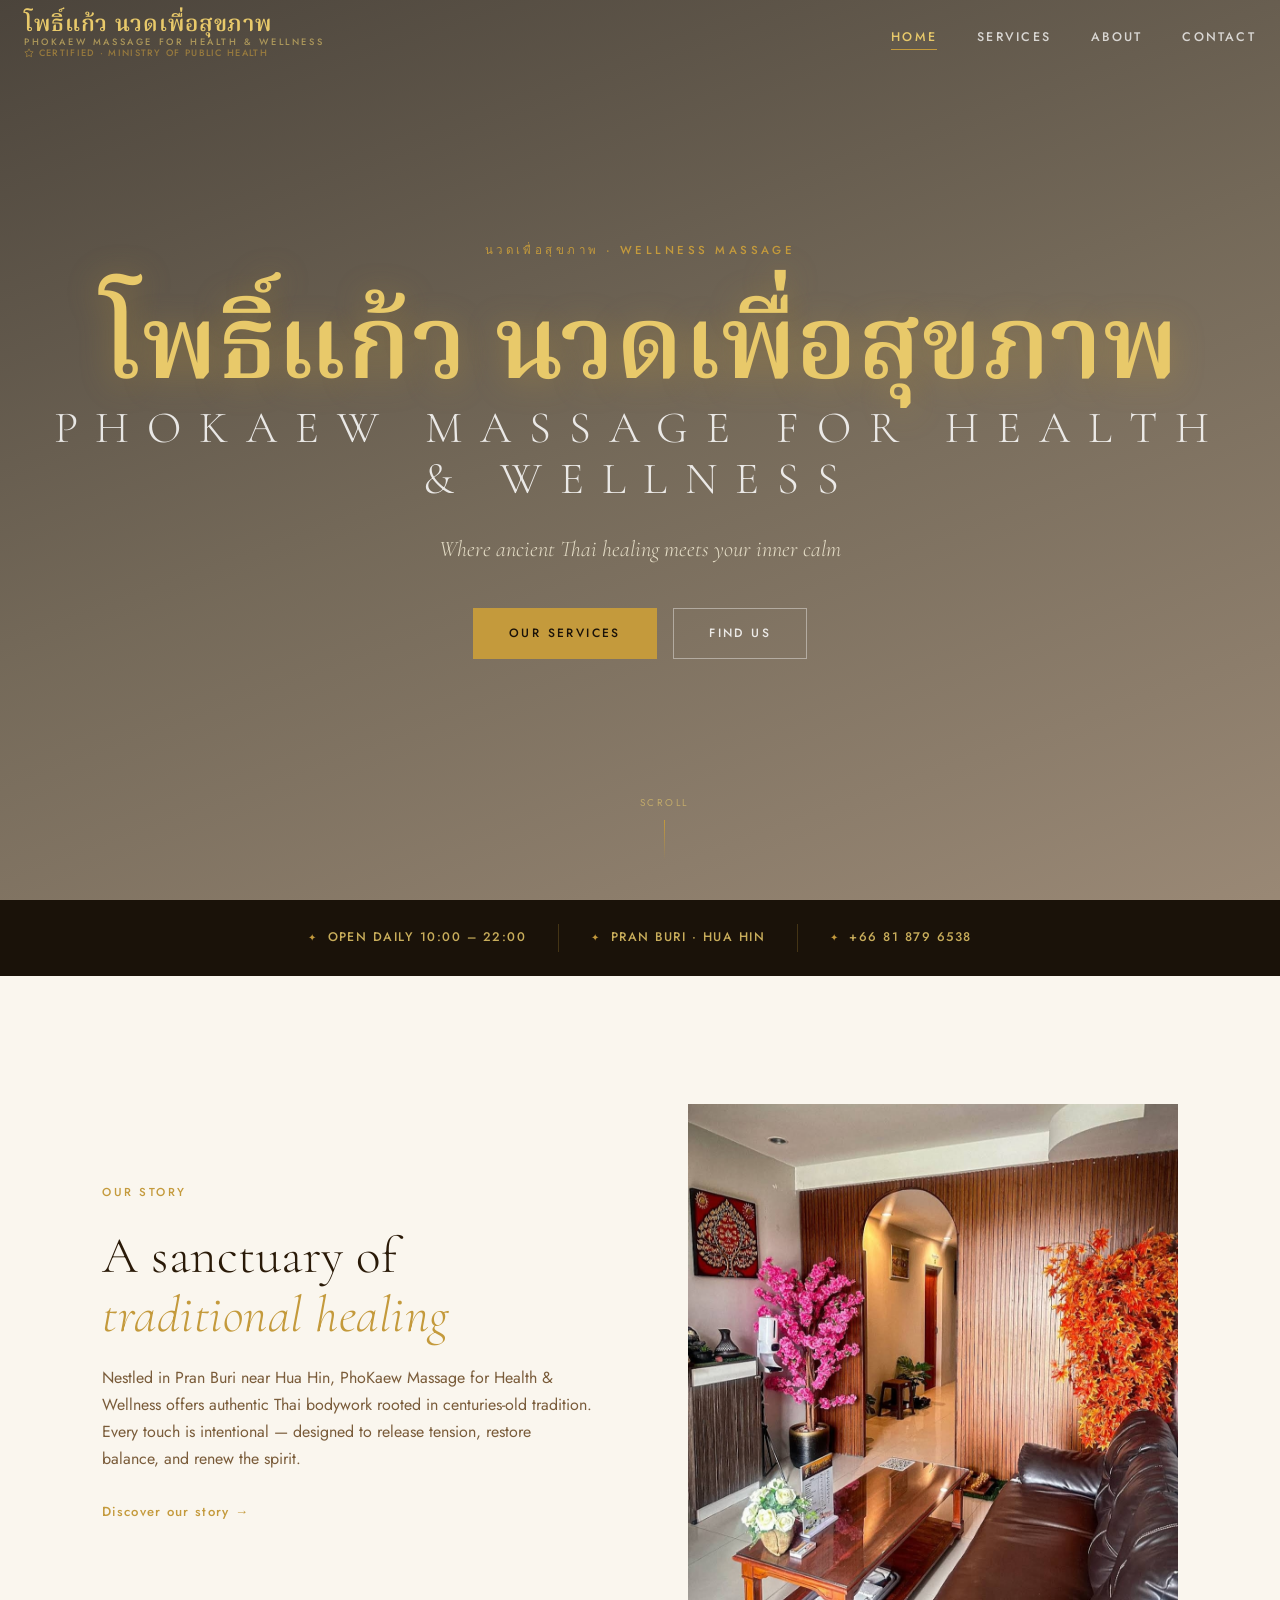
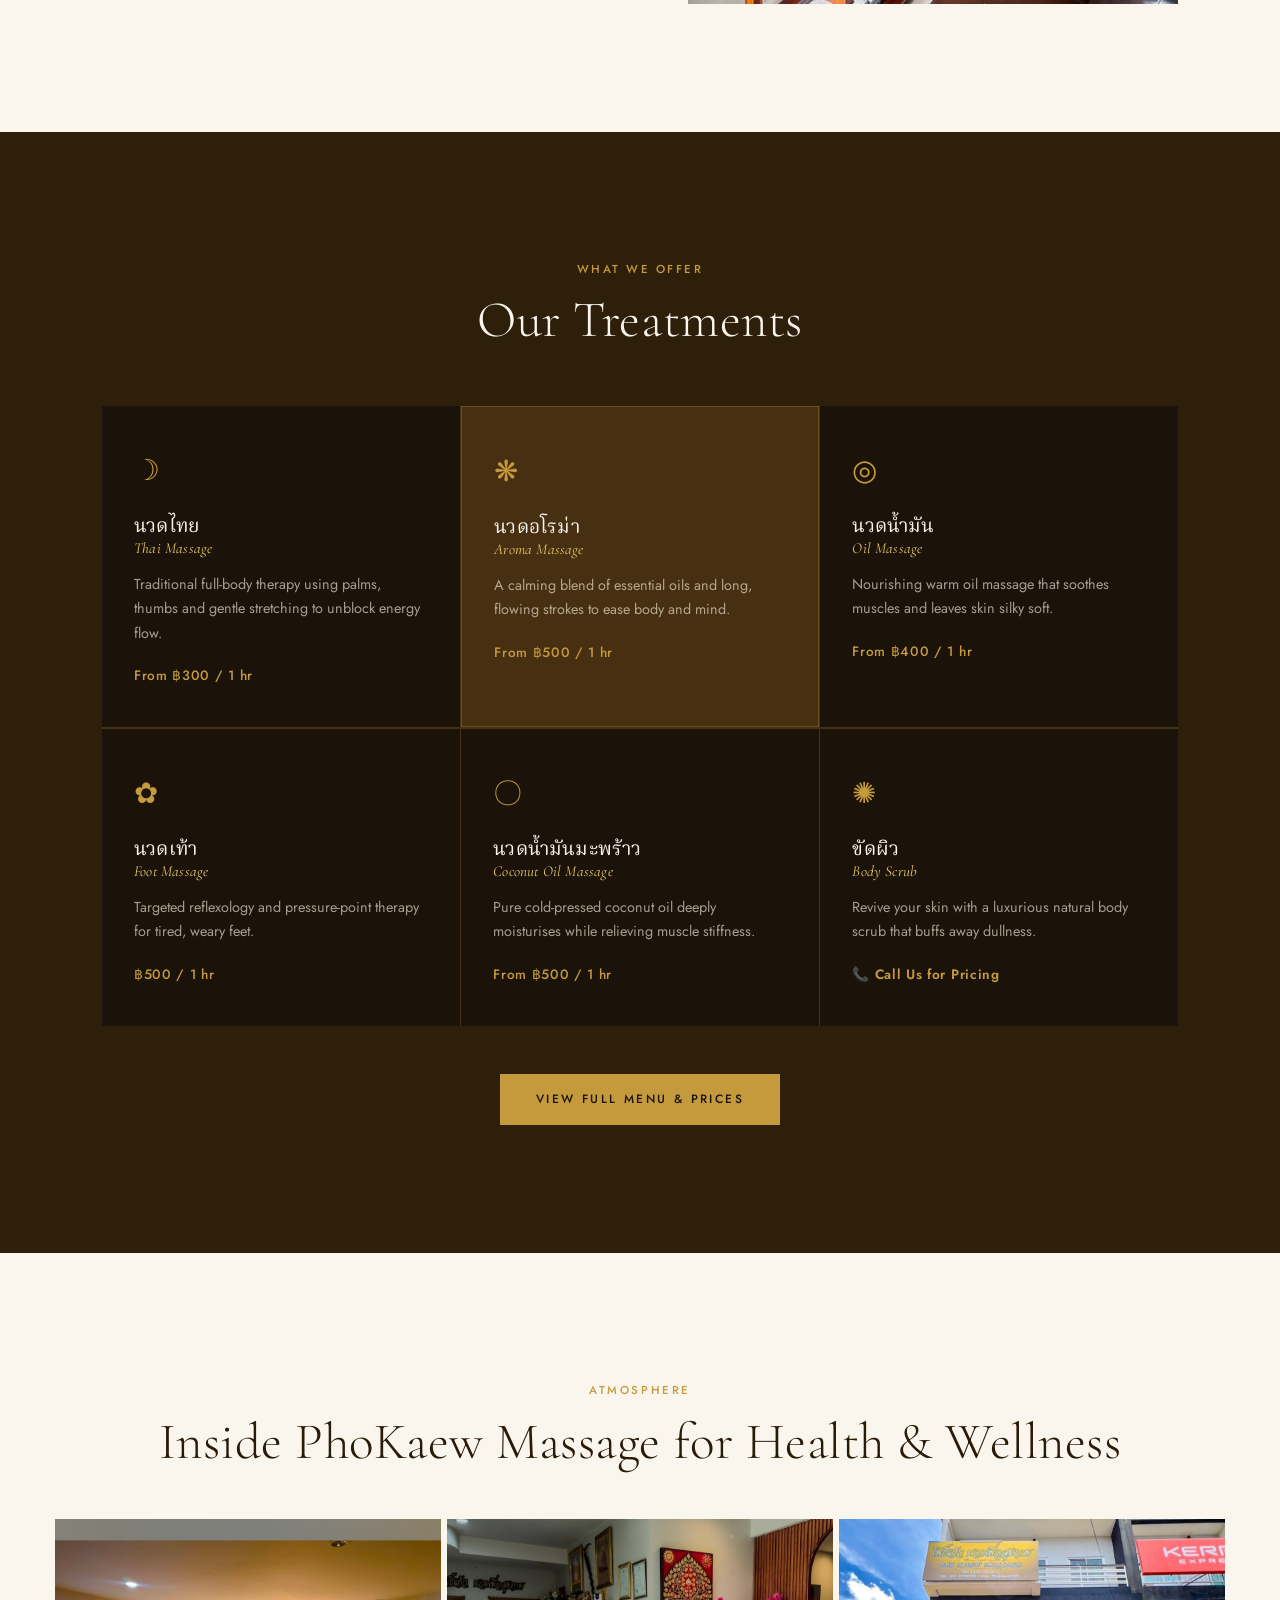
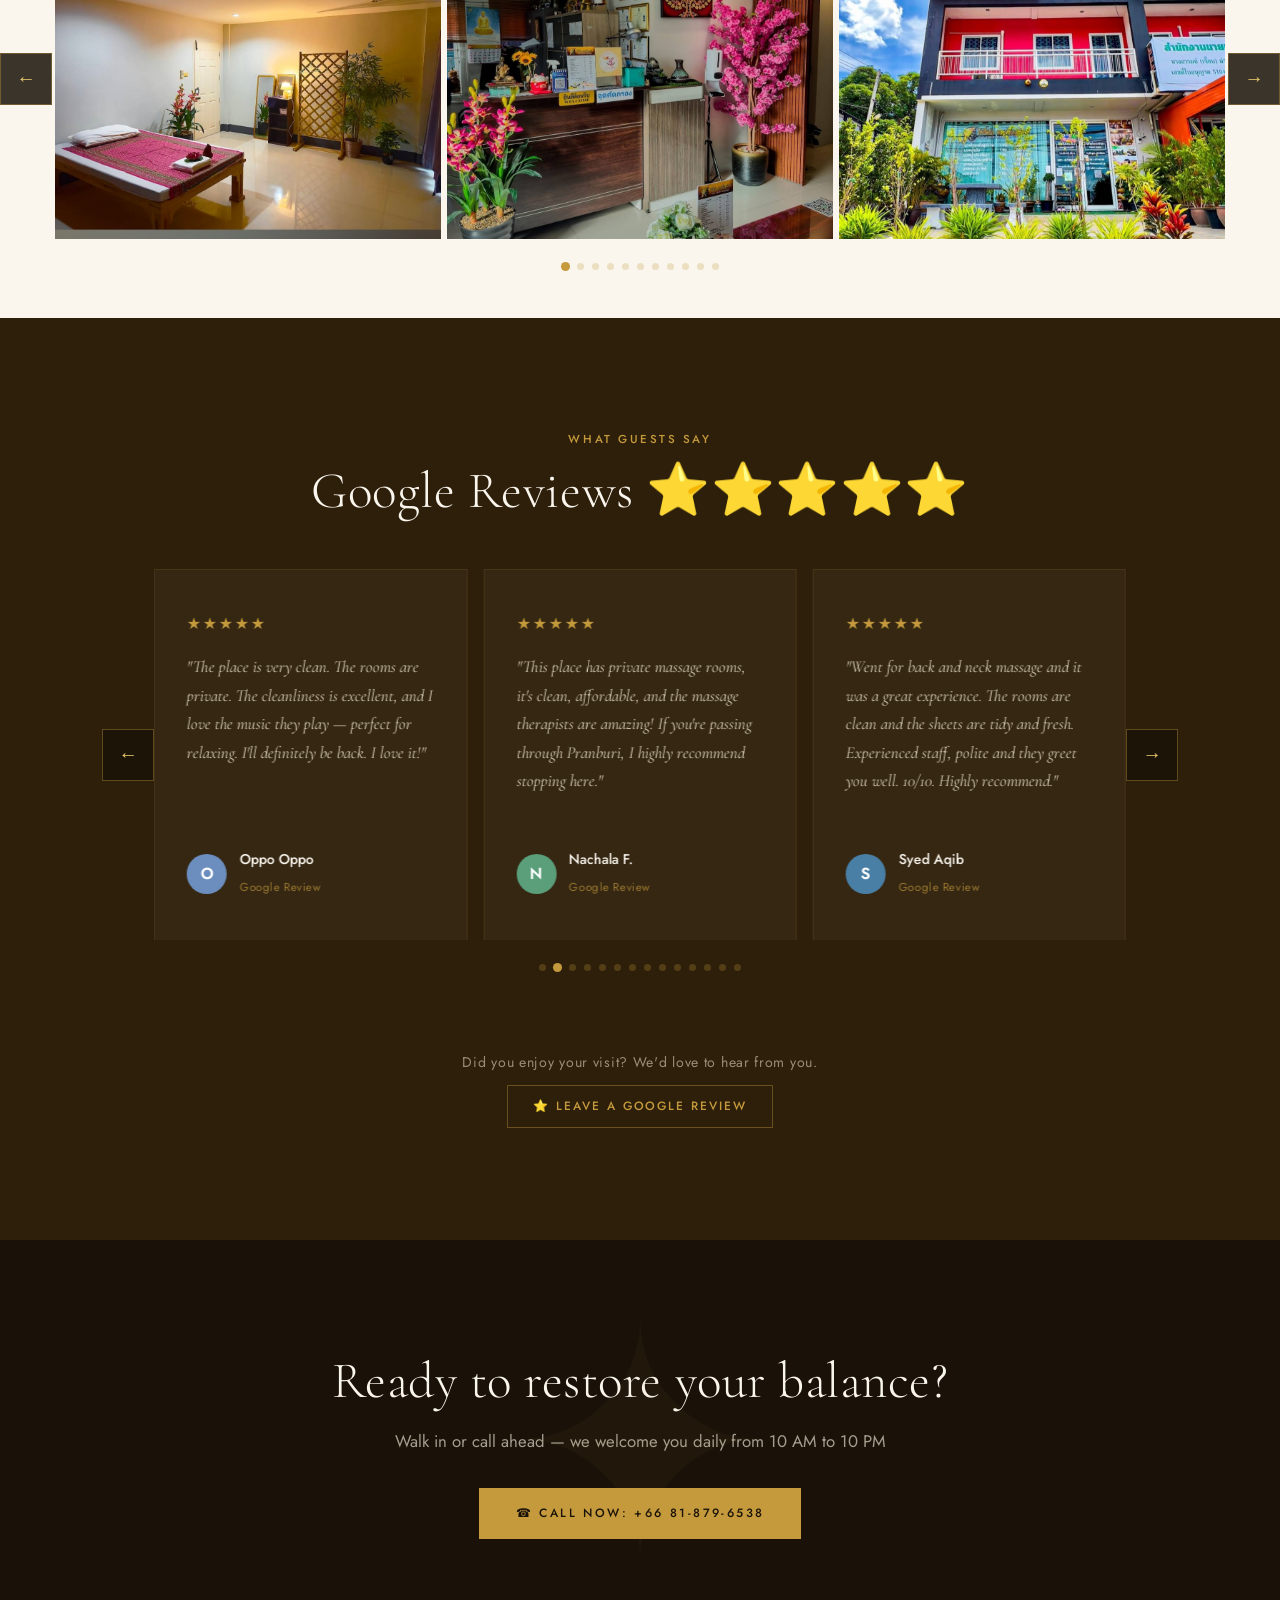
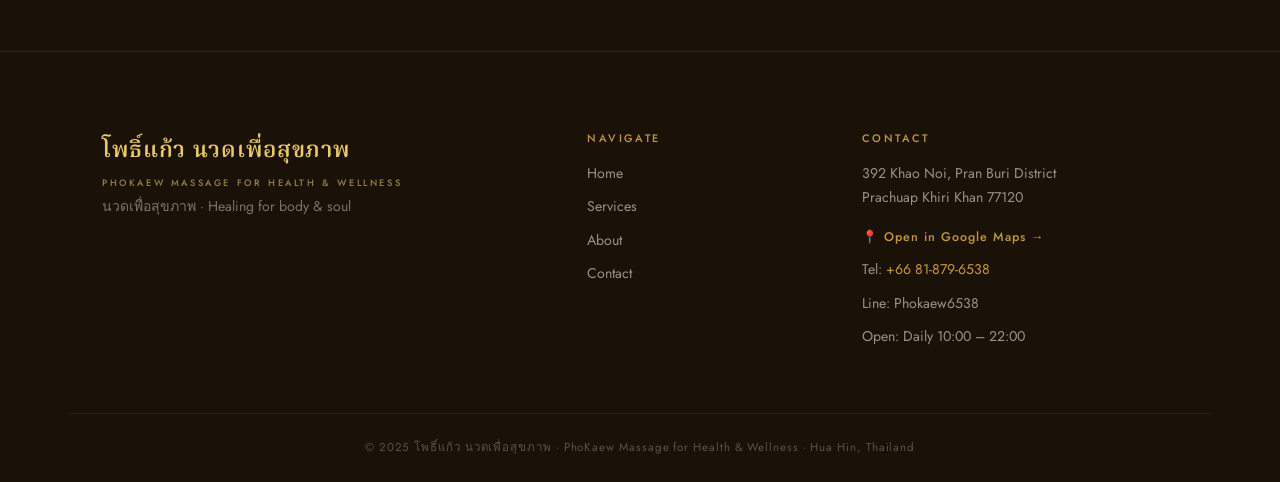
==== commit 779dab36: "Update branding, fix reviews slider alignment, and contact page fixes - Rename Pho Kaew → PhoKaew Ma" ====
--- a/index.html
+++ b/index.html
@@ -3,7 +3,7 @@
 <head>
   <meta charset="UTF-8" />
   <meta name="viewport" content="width=device-width, initial-scale=1.0" />
-  <title>โพธิ์แก้ว นวดเพื่อสุขภาพ | Pho Kaew Massage – Hua Hin</title>
+  <title>โพธิ์แก้ว นวดเพื่อสุขภาพ | PhoKaew Massage for Health & Wellness – Hua Hin</title>
   <meta name="description" content="Traditional Thai massage & wellness in Pran Buri, Hua Hin. Thai massage, oil, aroma, coconut & more. Open daily 10am–10pm." />
   <link rel="preconnect" href="https://fonts.googleapis.com">
   <link href="https://fonts.googleapis.com/css2?family=Cormorant+Garamond:ital,wght@0,300;0,400;0,600;1,300;1,400&family=Noto+Serif+Thai:wght@300;400;600&family=Jost:wght@300;400;500&display=swap" rel="stylesheet">
@@ -14,8 +14,8 @@
   <!-- NAV -->
   <nav class="nav" id="nav">
     <a href="index.html" class="nav-logo">
-      <span class="logo-thai">โพธิ์แก้ว</span>
-      <span class="logo-en">PHO KAEW</span>
+      <span class="logo-thai">โพธิ์แก้ว นวดเพื่อสุขภาพ</span>
+      <span class="logo-en">PHOKAEW MASSAGE FOR HEALTH & WELLNESS</span>
       <span class="certified-badge"><svg width="10" height="10" viewBox="0 0 24 24" fill="none" stroke="currentColor" stroke-width="2"><path d="M12 2l3.09 6.26L22 9.27l-5 4.87 1.18 6.88L12 17.77l-6.18 3.25L7 14.14 2 9.27l6.91-1.01L12 2z"/></svg>Certified · Ministry of Public Health</span>
     </a>
     <button class="nav-toggle" id="navToggle" aria-label="Menu">
@@ -37,8 +37,8 @@
     <div class="hero-content">
       <p class="hero-pre">นวดเพื่อสุขภาพ · Wellness Massage</p>
       <h1 class="hero-title">
-        <span class="thai-script">โพธิ์แก้ว</span>
-        <span class="en-title">Pho Kaew</span>
+        <span class="thai-script">โพธิ์แก้ว นวดเพื่อสุขภาพ</span>
+        <span class="en-title">PhoKaew Massage for Health & Wellness</span>
       </h1>
       <p class="hero-tagline">Where ancient Thai healing meets your inner calm</p>
       <div class="hero-cta">
@@ -66,12 +66,12 @@
     <div class="about-teaser-text">
       <p class="section-label">Our Story</p>
       <h2>A sanctuary of<br><em>traditional healing</em></h2>
-      <p>Nestled in Pran Buri near Hua Hin, Pho Kaew Massage offers authentic Thai bodywork rooted in centuries-old tradition. Every touch is intentional — designed to release tension, restore balance, and renew the spirit.</p>
+      <p>Nestled in Pran Buri near Hua Hin, PhoKaew Massage for Health & Wellness offers authentic Thai bodywork rooted in centuries-old tradition. Every touch is intentional — designed to release tension, restore balance, and renew the spirit.</p>
       <a href="about.html" class="link-arrow">Discover our story →</a>
     </div>
     <div class="about-teaser-image">
       <div class="img-frame">
-        <img src="images/new-lobby1.jpg" alt="Pho Kaew waiting lounge" loading="lazy" />
+        <img src="images/new-lobby1.jpg" alt="PhoKaew Massage for Health & Wellness waiting lounge" loading="lazy" />
         <div class="img-border-accent"></div>
       </div>
     </div>
@@ -130,7 +130,7 @@
   <section class="gallery-section">
     <div class="container">
       <p class="section-label center">Atmosphere</p>
-      <h2 class="center">Inside Pho Kaew</h2>
+      <h2 class="center">Inside PhoKaew Massage for Health & Wellness</h2>
     </div>
     <div class="slider-wrap">
       <button class="slider-btn slider-prev" aria-label="Previous">&#8592;</button>
@@ -138,14 +138,14 @@
         <div class="slider-track" id="sliderTrack">
           <div class="slide"><img src="images/new-room1.jpg" alt="Treatment room with warm lighting" /></div>
           <div class="slide"><img src="images/new-reception1.jpg" alt="Reception area with flowers" /></div>
-          <div class="slide"><img src="images/new-exterior1.jpg" alt="Pho Kaew exterior" /></div>
+          <div class="slide"><img src="images/new-exterior1.jpg" alt="PhoKaew Massage for Health & Wellness exterior" /></div>
           <div class="slide"><img src="images/new-lobby1.jpg" alt="Lobby waiting area" /></div>
-          <div class="slide"><img src="images/new-signboard.jpg" alt="Pho Kaew signboard" /></div>
+          <div class="slide"><img src="images/new-signboard.jpg" alt="PhoKaew Massage for Health & Wellness signboard" /></div>
           <div class="slide"><img src="images/new-room2.jpg" alt="Private treatment room" /></div>
           <div class="slide"><img src="images/new-corridor1.jpg" alt="Treatment corridor" /></div>
           <div class="slide"><img src="images/new-exterior2.jpg" alt="Street view exterior" /></div>
           <div class="slide"><img src="images/new-priceboard.jpg" alt="Price board" /></div>
-          <div class="slide"><img src="images/new-night.jpg" alt="Pho Kaew at night" /></div>
+          <div class="slide"><img src="images/new-night.jpg" alt="PhoKaew Massage for Health & Wellness at night" /></div>
           <div class="slide"><img src="images/new-corridor2.jpg" alt="Hallway" /></div>
           <div class="slide"><img src="images/new-reception2.jpg" alt="Reception desk" /></div>
           <div class="slide"><img src="images/new-waiting.jpg" alt="Waiting area" /></div>
@@ -327,7 +327,7 @@
     <div class="cta-inner container">
       <h2>Ready to restore your balance?</h2>
       <p>Walk in or call ahead — we welcome you daily from 10 AM to 10 PM</p>
-      <a href="tel:+66818796538" class="btn btn-gold">☎ Call Now: 081-879-6538</a>
+      <a href="tel:+66818796538" class="btn btn-gold">☎ Call Now: +66 81-879-6538</a>
     </div>
   </section>
 
@@ -335,8 +335,8 @@
   <footer class="footer">
     <div class="container footer-grid">
       <div class="footer-brand">
-        <span class="logo-thai">โพธิ์แก้ว</span>
-        <span class="logo-en">PHO KAEW MASSAGE</span>
+        <span class="logo-thai">โพธิ์แก้ว นวดเพื่อสุขภาพ</span>
+        <span class="logo-en">PHOKAEW MASSAGE FOR HEALTH & WELLNESS</span>
         <p>นวดเพื่อสุขภาพ · Healing for body & soul</p>
       </div>
       <div class="footer-links">
@@ -350,13 +350,13 @@
         <h4>Contact</h4>
         <p>392 Khao Noi, Pran Buri District<br>Prachuap Khiri Khan 77120</p>
         <a href="https://maps.app.goo.gl/YKZZRNnknq4Y9Bok7" target="_blank" rel="noopener" class="address-map-link">📍 Open in Google Maps →</a>
-        <p>Tel: <a href="tel:+66818796538">081-879-6538</a></p>
-        <p>Line: Phckaew6538</p>
+        <p>Tel: <a href="tel:+66818796538">+66 81-879-6538</a></p>
+        <p>Line: Phokaew6538</p>
         <p>Open: Daily 10:00 – 22:00</p>
       </div>
     </div>
     <div class="footer-bottom">
-      <p>© 2025 โพธิ์แก้ว นวดเพื่อสุขภาพ · Pho Kaew Massage · Hua Hin, Thailand</p>
+      <p>© 2025 โพธิ์แก้ว นวดเพื่อสุขภาพ · PhoKaew Massage for Health & Wellness · Hua Hin, Thailand</p>
     </div>
   </footer>
 
--- a/css/style.css
+++ b/css/style.css
@@ -77,7 +77,7 @@
   display: flex;
   align-items: center;
   justify-content: space-between;
-  padding: 0 2.5rem;
+  padding: 0 1.5rem;
   z-index: 100;
   transition: background 0.4s, box-shadow 0.4s;
 }
@@ -105,7 +105,7 @@
   letter-spacing: 0.28em;
   text-transform: uppercase;
   color: rgba(232,201,106,0.6);
-  margin-top: 1px;
+  margin-top: 0;
 }
 .nav-links {
   display: flex;
@@ -206,7 +206,7 @@
   letter-spacing: 0.3em;
   text-transform: uppercase;
   color: var(--gold);
-  margin-bottom: 1.2rem;
+  margin-bottom: 2.5rem;
   font-family: var(--font-body);
   font-weight: 500;
 }
@@ -214,7 +214,7 @@
   display: flex;
   flex-direction: column;
   align-items: center;
-  gap: 0.2rem;
+  gap: 0;
   margin-bottom: 1.5rem;
 }
 .thai-script {
@@ -769,7 +769,7 @@
   flex-direction: column;
   gap: 0.3rem;
 }
-.footer-brand p { margin-top: 0.8rem; font-size: 0.88rem; color: rgba(240,232,214,0.45); }
+.footer-brand p { margin-top: 0; font-size: 0.88rem; color: rgba(240,232,214,0.45); }
 .footer-links, .footer-contact { display: flex; flex-direction: column; gap: 0.6rem; }
 .footer-links h4, .footer-contact h4 {
   font-family: var(--font-body);
@@ -961,11 +961,12 @@
   transition: transform 0.5s cubic-bezier(0.4,0,0.2,1);
 }
 .review-card {
-  flex: 0 0 33.333%;
+  flex: 0 0 calc((100% - 32px) / 3);
+  min-width: 0;
   padding: 2.5rem 2rem;
   background: rgba(255,255,255,0.04);
   border: 1px solid rgba(196,154,60,0.12);
-  margin: 0 8px;
+  margin: 0;
   display: flex;
   flex-direction: column;
   gap: 1rem;
@@ -1022,7 +1023,7 @@
 /* Mobile slider adjustments */
 @media (max-width: 900px) {
   .slide { flex: 0 0 50%; }
-  .review-card { flex: 0 0 50%; }
+  .review-card { flex: 0 0 calc((100% - 16px) / 2); }
 }
 @media (max-width: 600px) {
   .slide { flex: 0 0 100%; height: 260px; }
@@ -1162,17 +1163,12 @@
   transition: transform 0.5s cubic-bezier(0.4,0,0.2,1);
   will-change: transform;
   gap: 16px;
-  padding: 0 4px;
-}
-.review-card {
-  flex: 0 0 calc(33.333% - 16px);
-  min-width: calc(33.333% - 16px);
 }
 @media (max-width: 900px) {
-  .review-card { flex: 0 0 calc(50% - 16px); min-width: calc(50% - 16px); }
+  .review-card { flex: 0 0 calc((100% - 16px) / 2); min-width: 0; }
 }
 @media (max-width: 600px) {
-  .review-card { flex: 0 0 calc(100% - 0px); min-width: calc(100% - 0px); margin: 0; }
+  .review-card { flex: 0 0 100%; min-width: 0; margin: 0; }
 }
 
 /* ============================================
@@ -1351,12 +1347,8 @@
    CONTACT PAGE — Call Now always visible
    ============================================ */
 .cdetail-card .btn {
-  opacity: 0.4;
-  transition: opacity 0.25s, background 0.3s, box-shadow 0.3s;
-}
-.cdetail-card:hover .btn,
-.cdetail-card .btn:hover {
   opacity: 1;
+  transition: background 0.3s, box-shadow 0.3s;
 }
 
 /* ============================================
@@ -1453,10 +1445,7 @@
   transform-origin: center center;
 }
 
-/* Review card right-side clip fix — ensure track doesn't overflow */
+/* Ensure track doesn't overflow the outer clip area */
 .reviews-track-outer {
   overflow: hidden;
 }
-.reviews-track {
-  padding-right: 4px;
-}
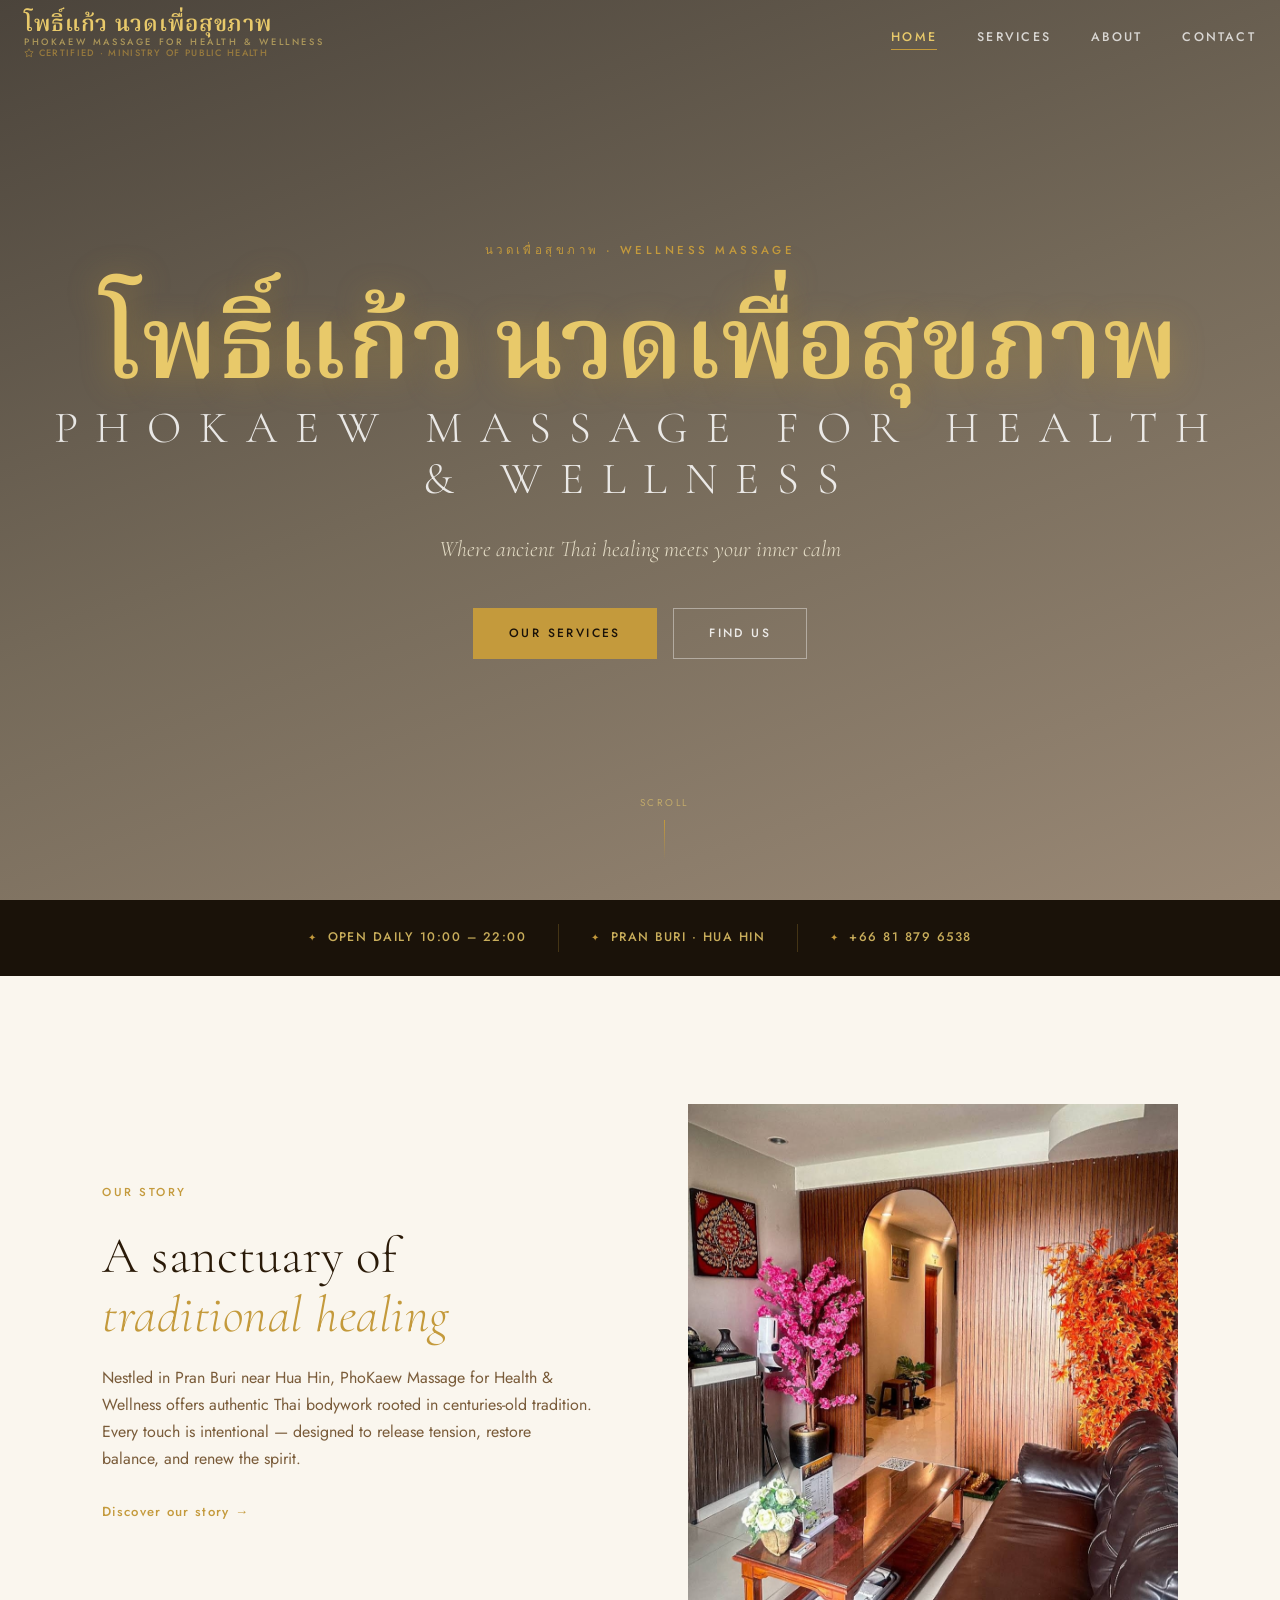
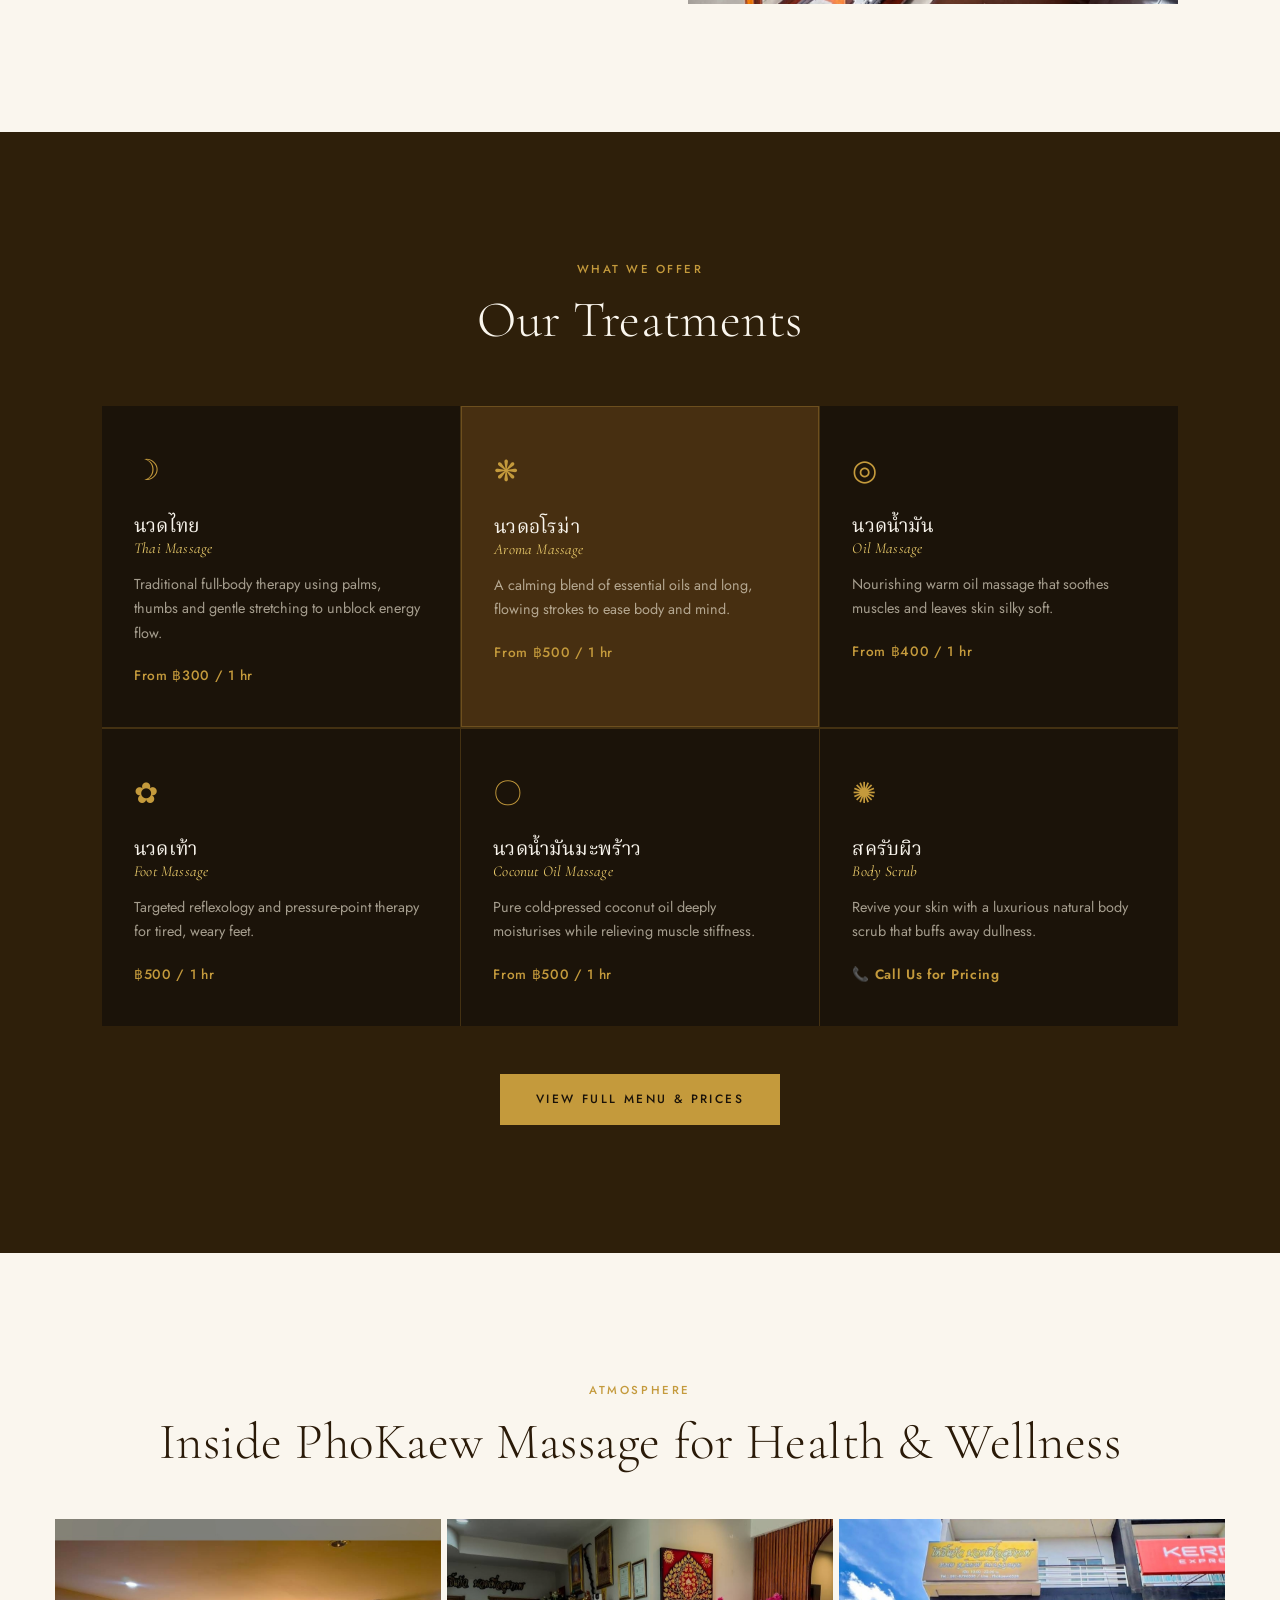
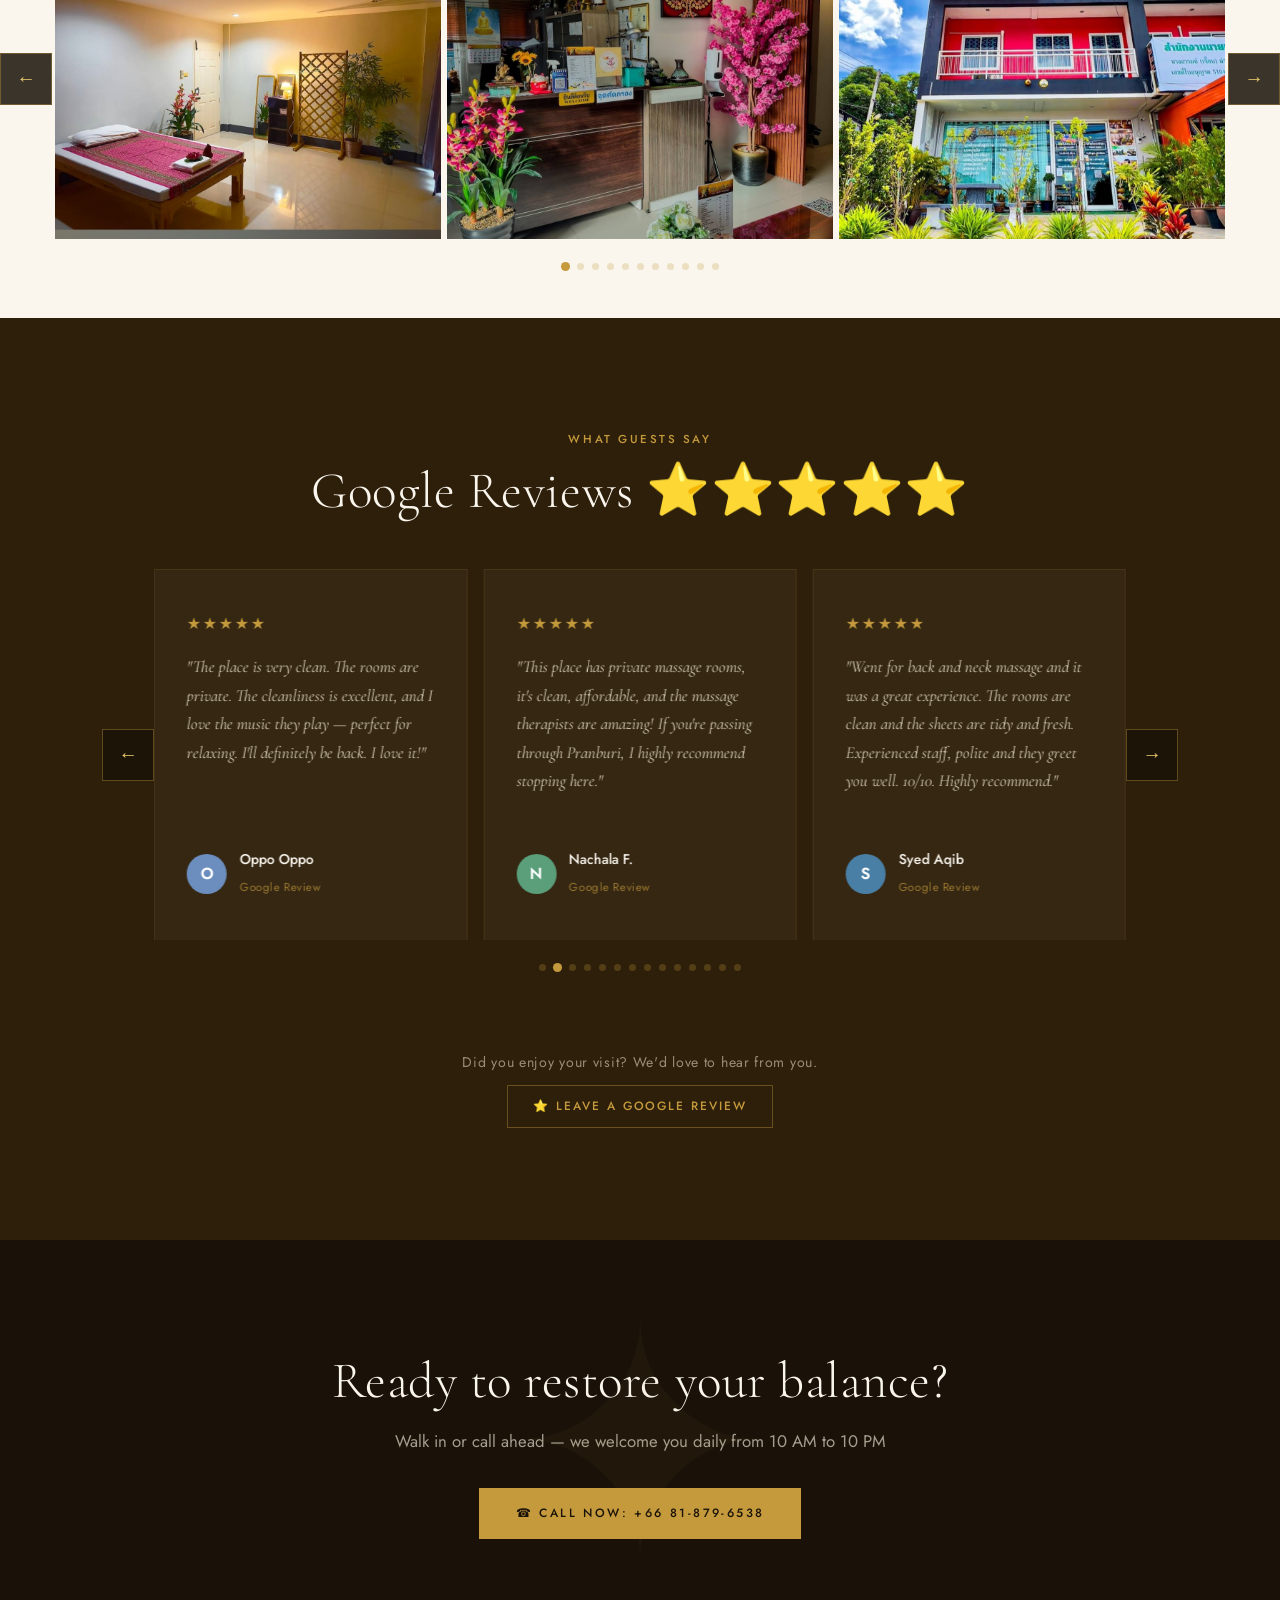
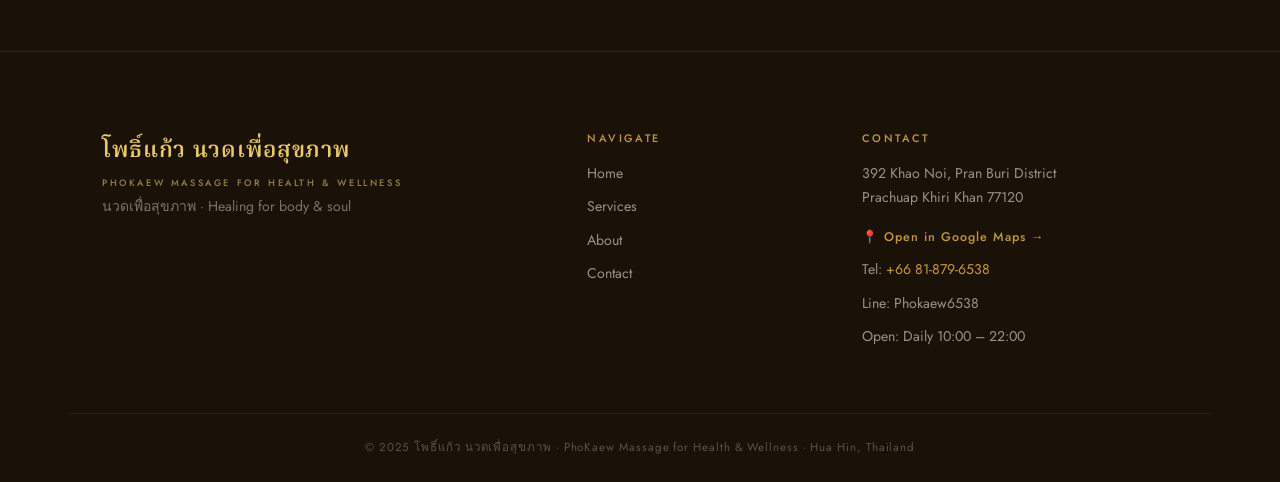
==== commit 883c6030: "Update index.html" ====
--- a/index.html
+++ b/index.html
@@ -46,7 +46,7 @@
         <a href="about.html" class="btn btn-outline">Find Us</a>
       </div>
     </div>
-    <div class="hero-scroll">
+    <div class="hero-scroll" style="left:50%;transform:translateX(-50%);">
       <span>scroll</span>
       <div class="scroll-line"></div>
     </div>
@@ -115,7 +115,7 @@
         </div>
         <div class="service-card">
           <div class="service-icon">✺</div>
-          <h3>ขัดผิว<br><span>Body Scrub</span></h3>
+          <h3>สครับผิว<br><span>Body Scrub</span></h3>
           <p>Revive your skin with a luxurious natural body scrub that buffs away dullness.</p>
           <p class="price"><a href="tel:+66818796538" style="color:var(--gold);text-decoration:none;font-weight:600;letter-spacing:0.05em;">📞 Call Us for Pricing</a></p>
         </div>
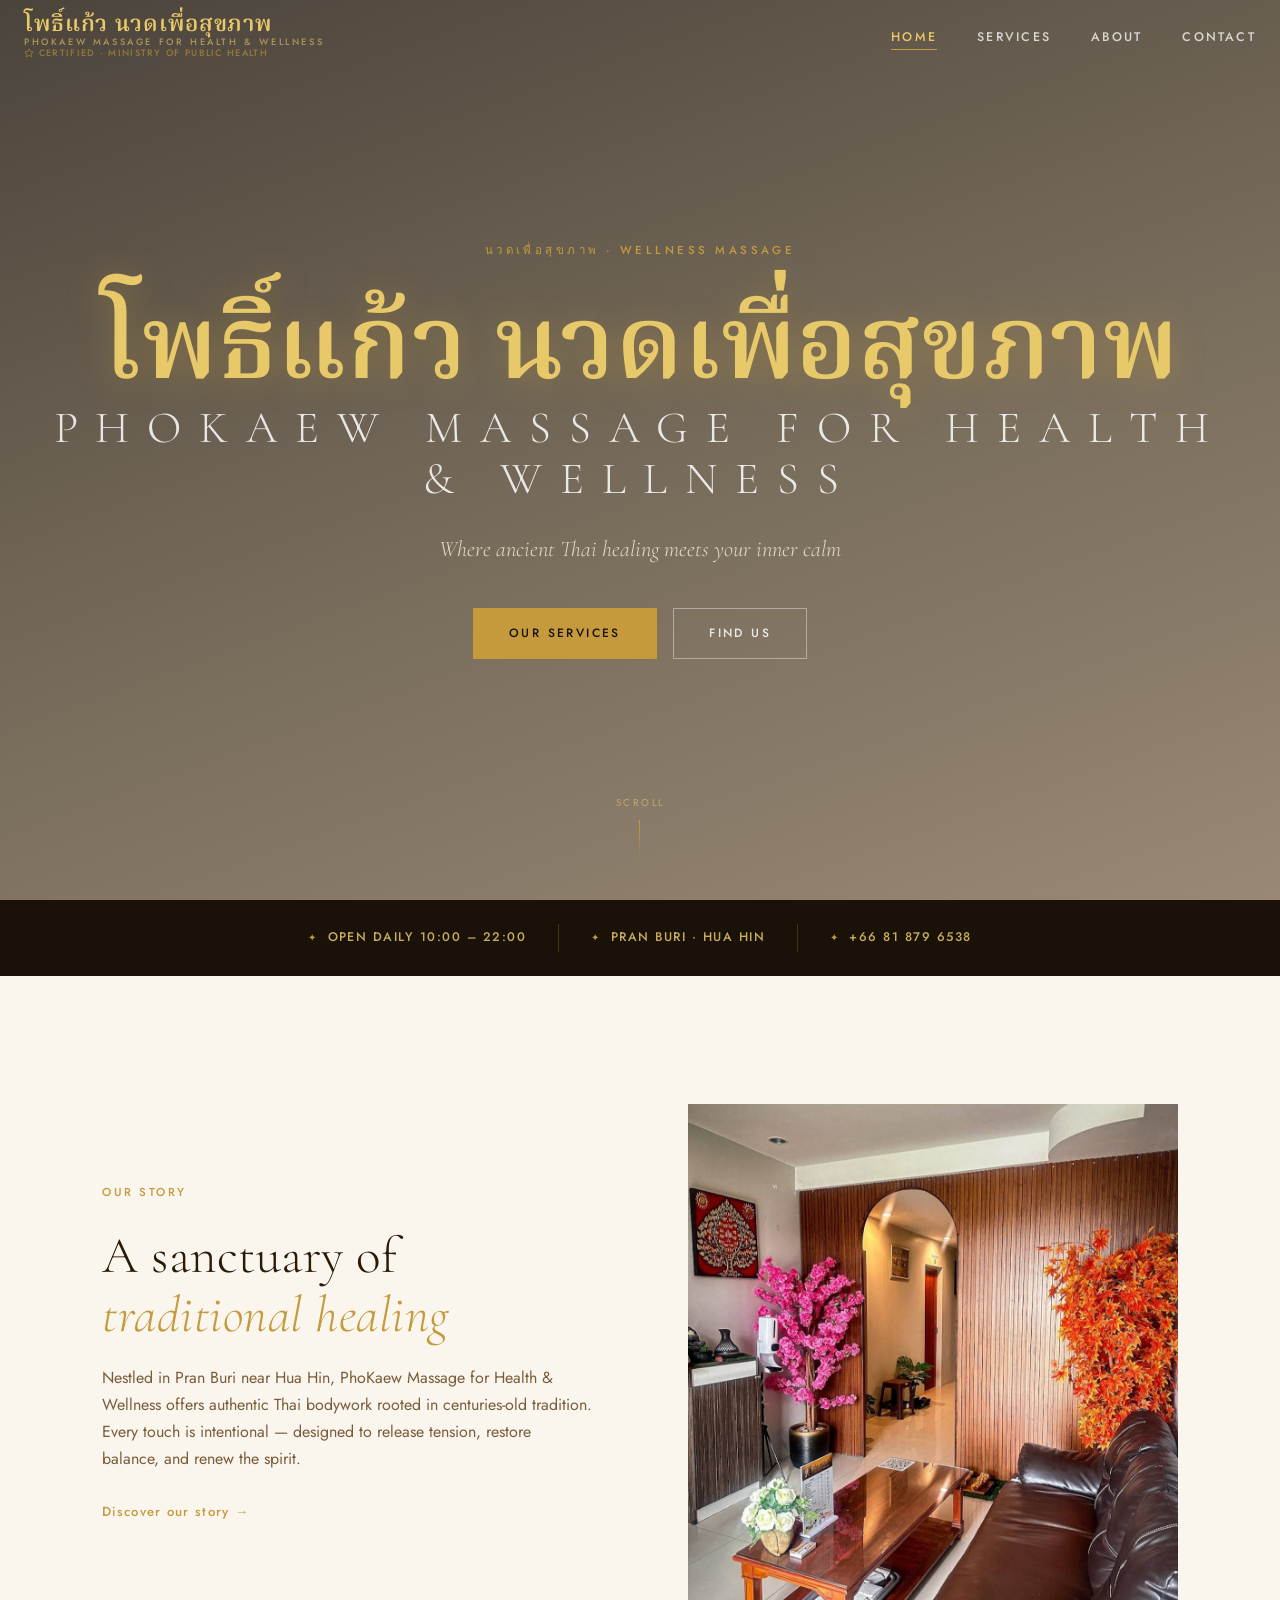
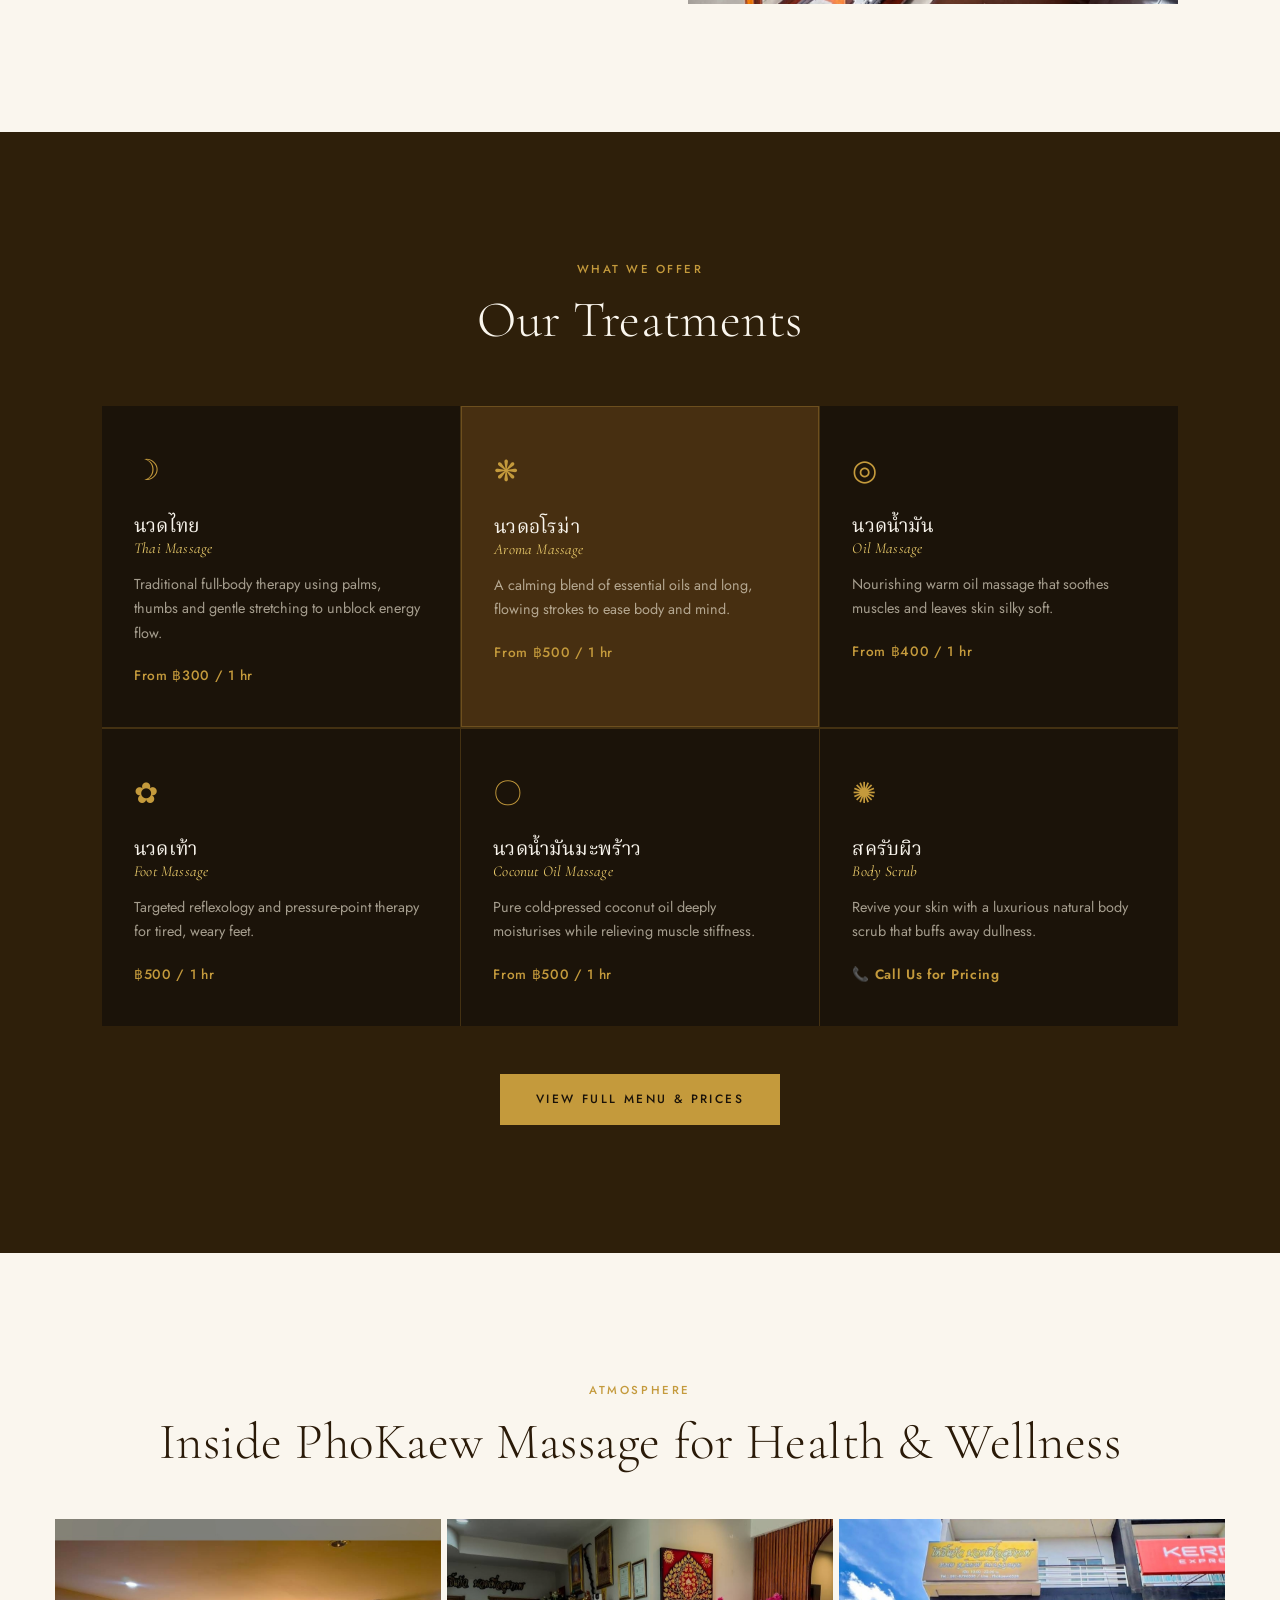
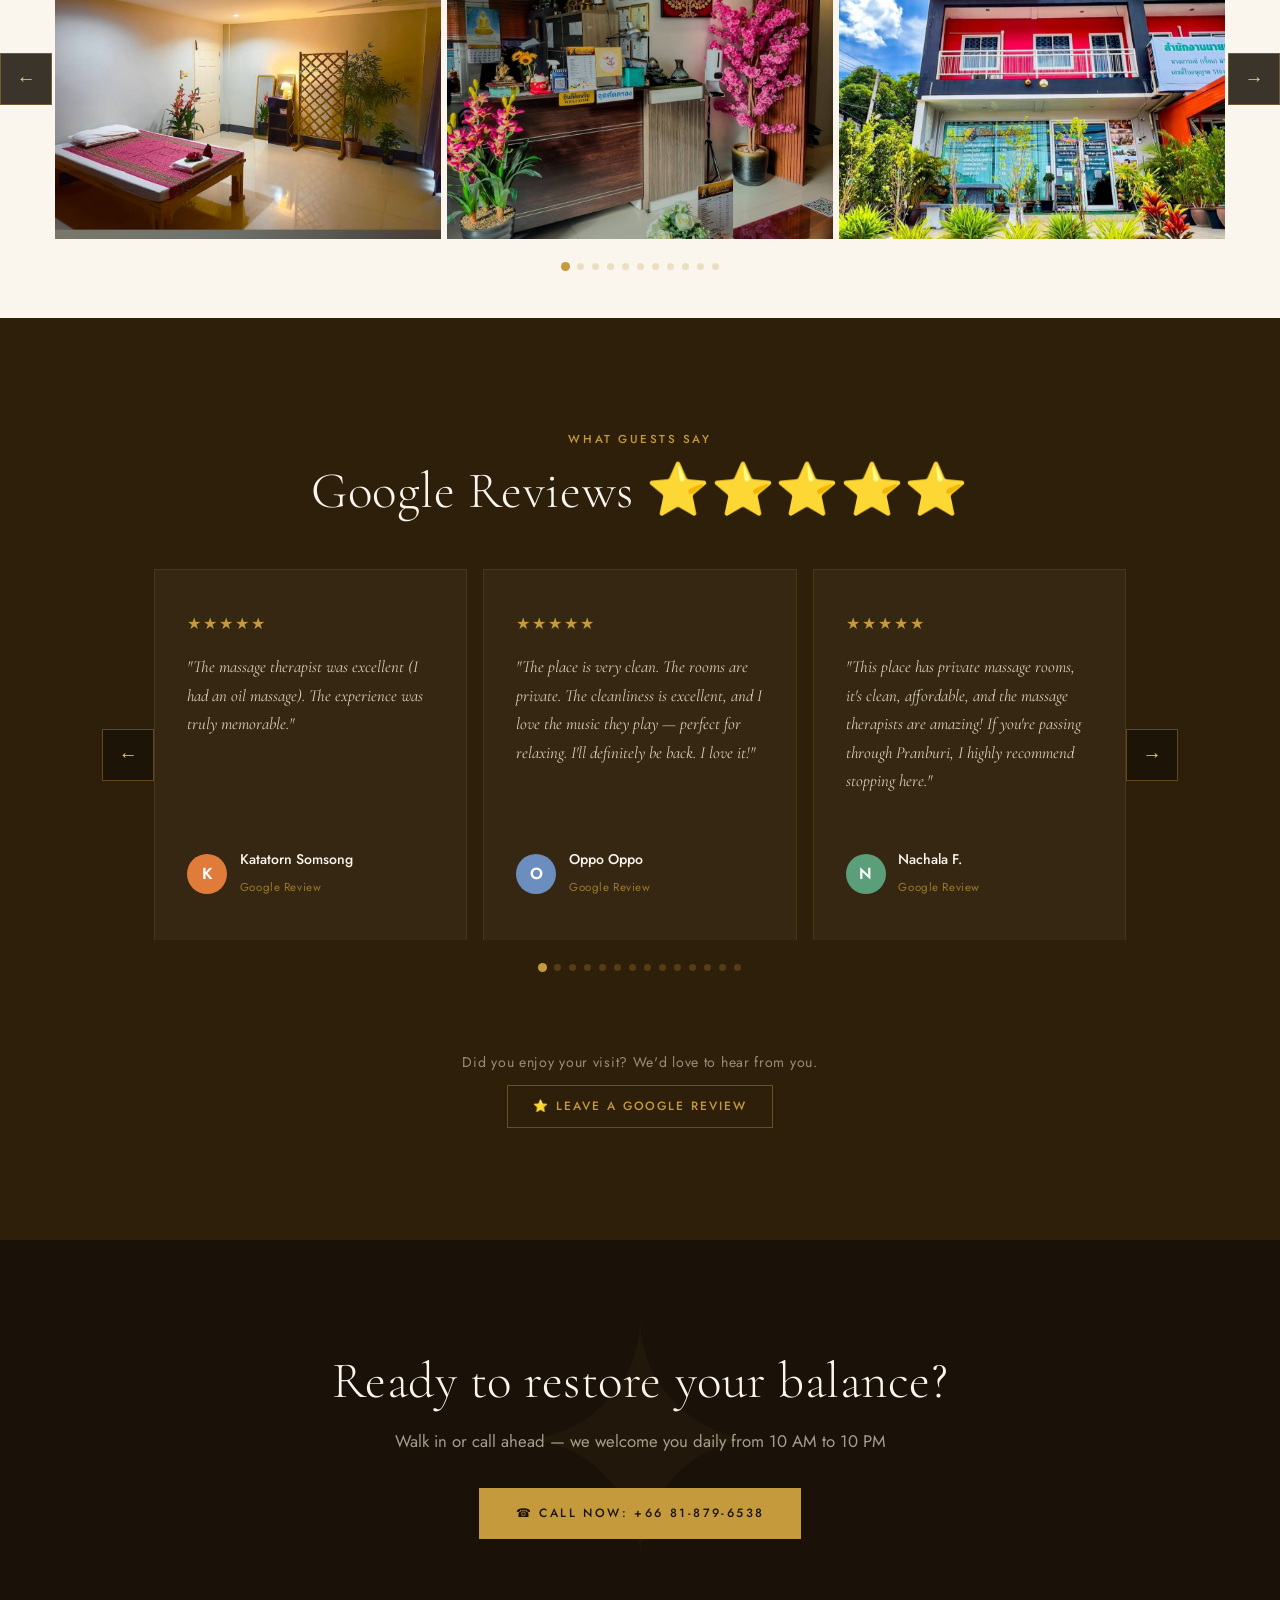
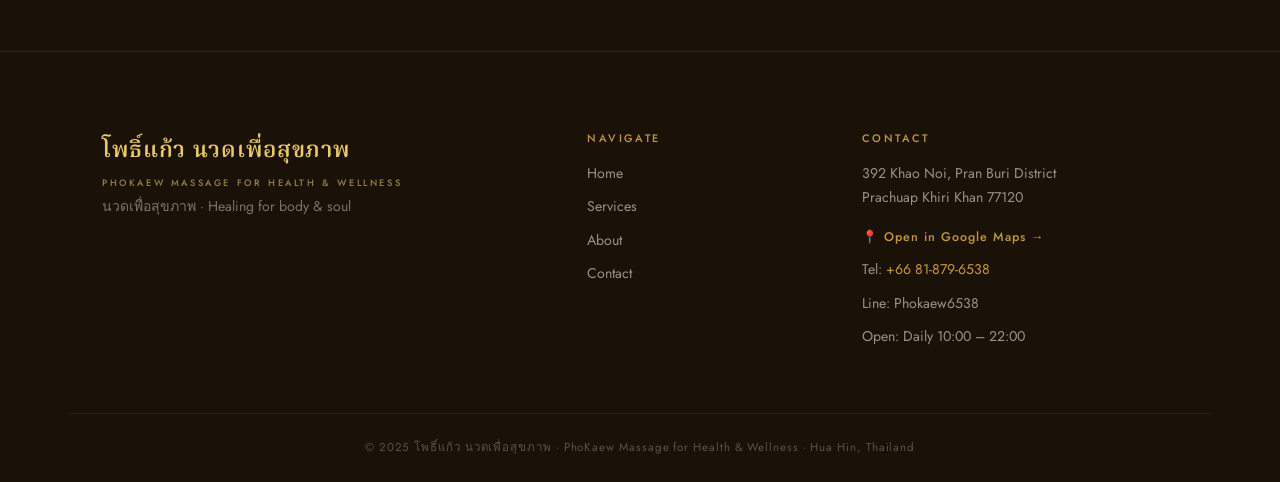
==== commit 85dccf1d: "Fix mobile scroll alignment issue" ====
--- a/index.html
+++ b/index.html
@@ -46,7 +46,7 @@
         <a href="about.html" class="btn btn-outline">Find Us</a>
       </div>
     </div>
-    <div class="hero-scroll" style="left:50%;transform:translateX(-50%);">
+    <div class="hero-scroll">
       <span>scroll</span>
       <div class="scroll-line"></div>
     </div>
--- a/css/style.css
+++ b/css/style.css
@@ -246,14 +246,21 @@
 .hero-scroll {
   position: absolute;
   bottom: 2.5rem;
-  left: 50%;
-  transform: translateX(-50%);
+  left: 0;
+  right: 0;
+  margin: 0 auto;
+  width: max-content;
   display: flex;
   flex-direction: column;
   align-items: center;
   gap: 0.5rem;
   z-index: 2;
-  animation: fadeUp 1.4s 0.6s ease both;
+  animation: fadeUpScroll 1.4s 0.6s ease both;
+}
+
+@keyframes fadeUpScroll {
+  from { opacity: 0; bottom: 1.5rem; }
+  to   { opacity: 1; bottom: 2.5rem; }
 }
 .hero-scroll span {
   font-size: 0.62rem;
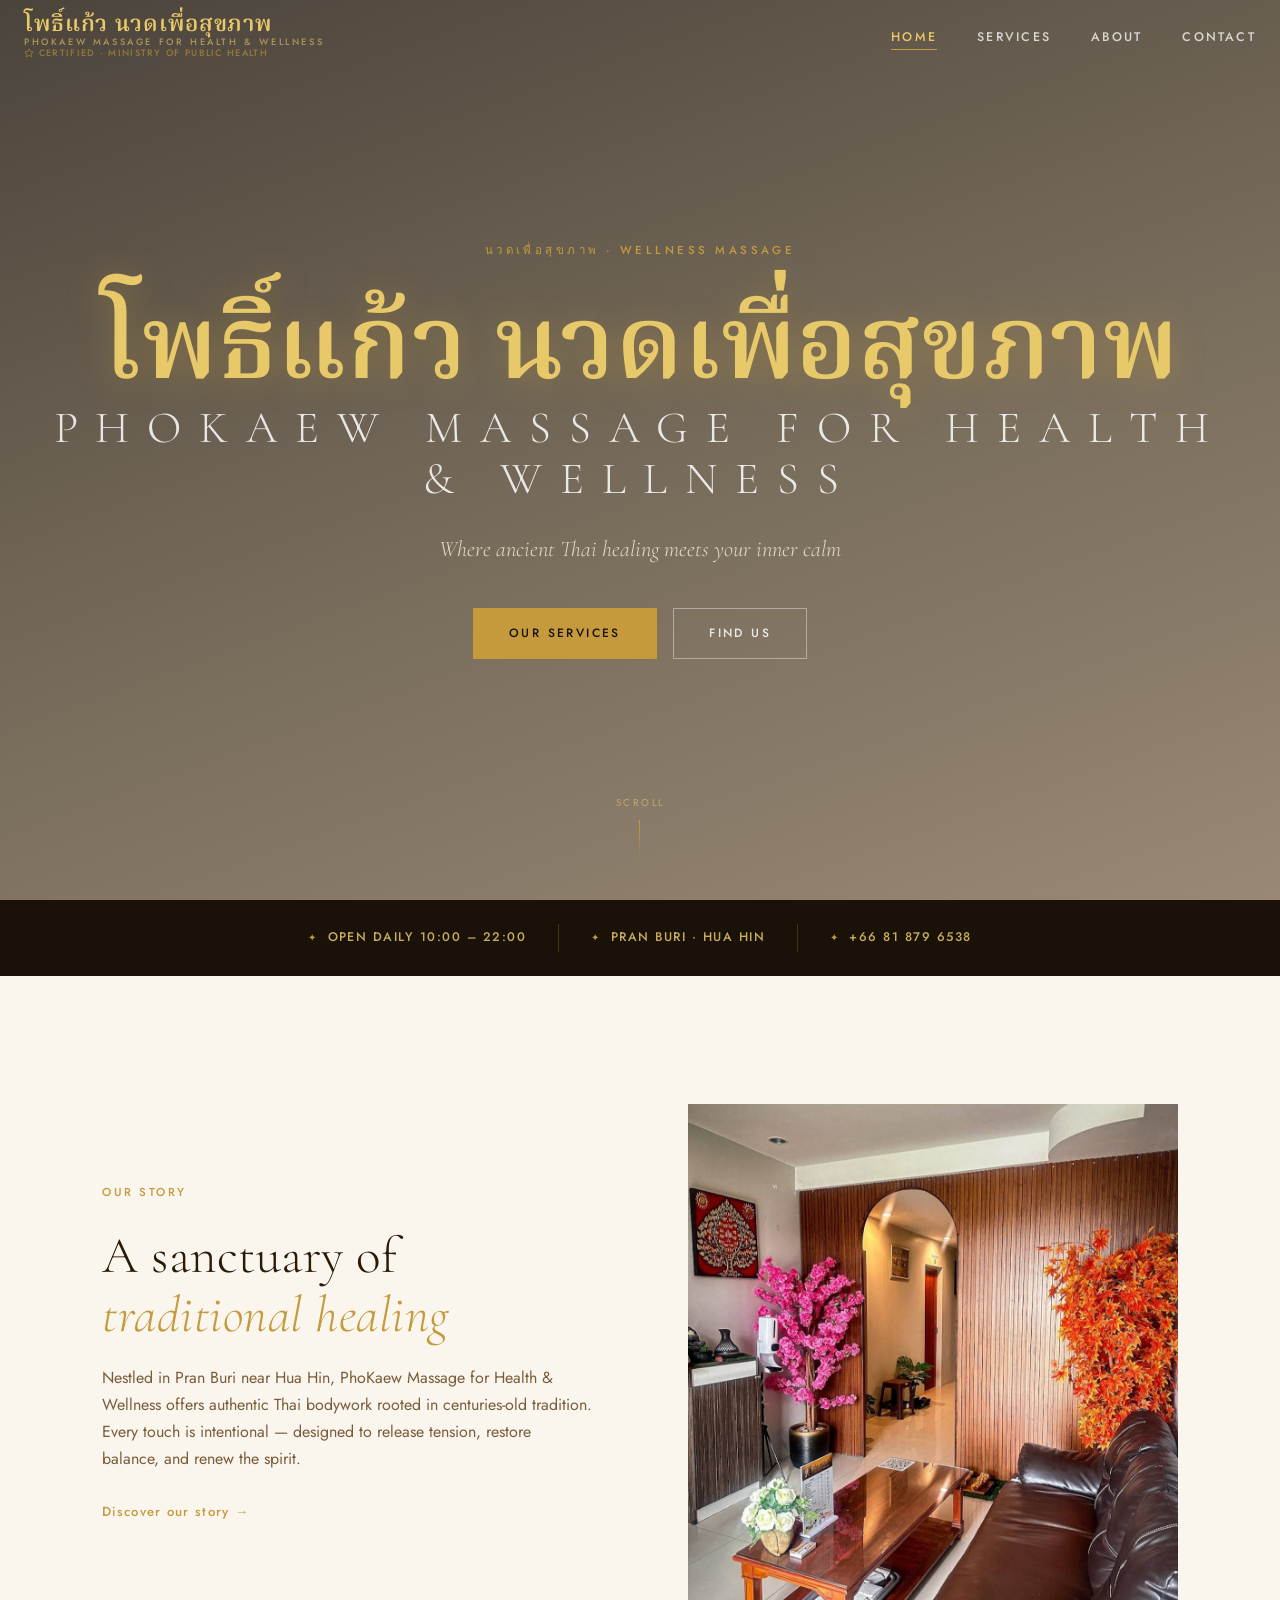
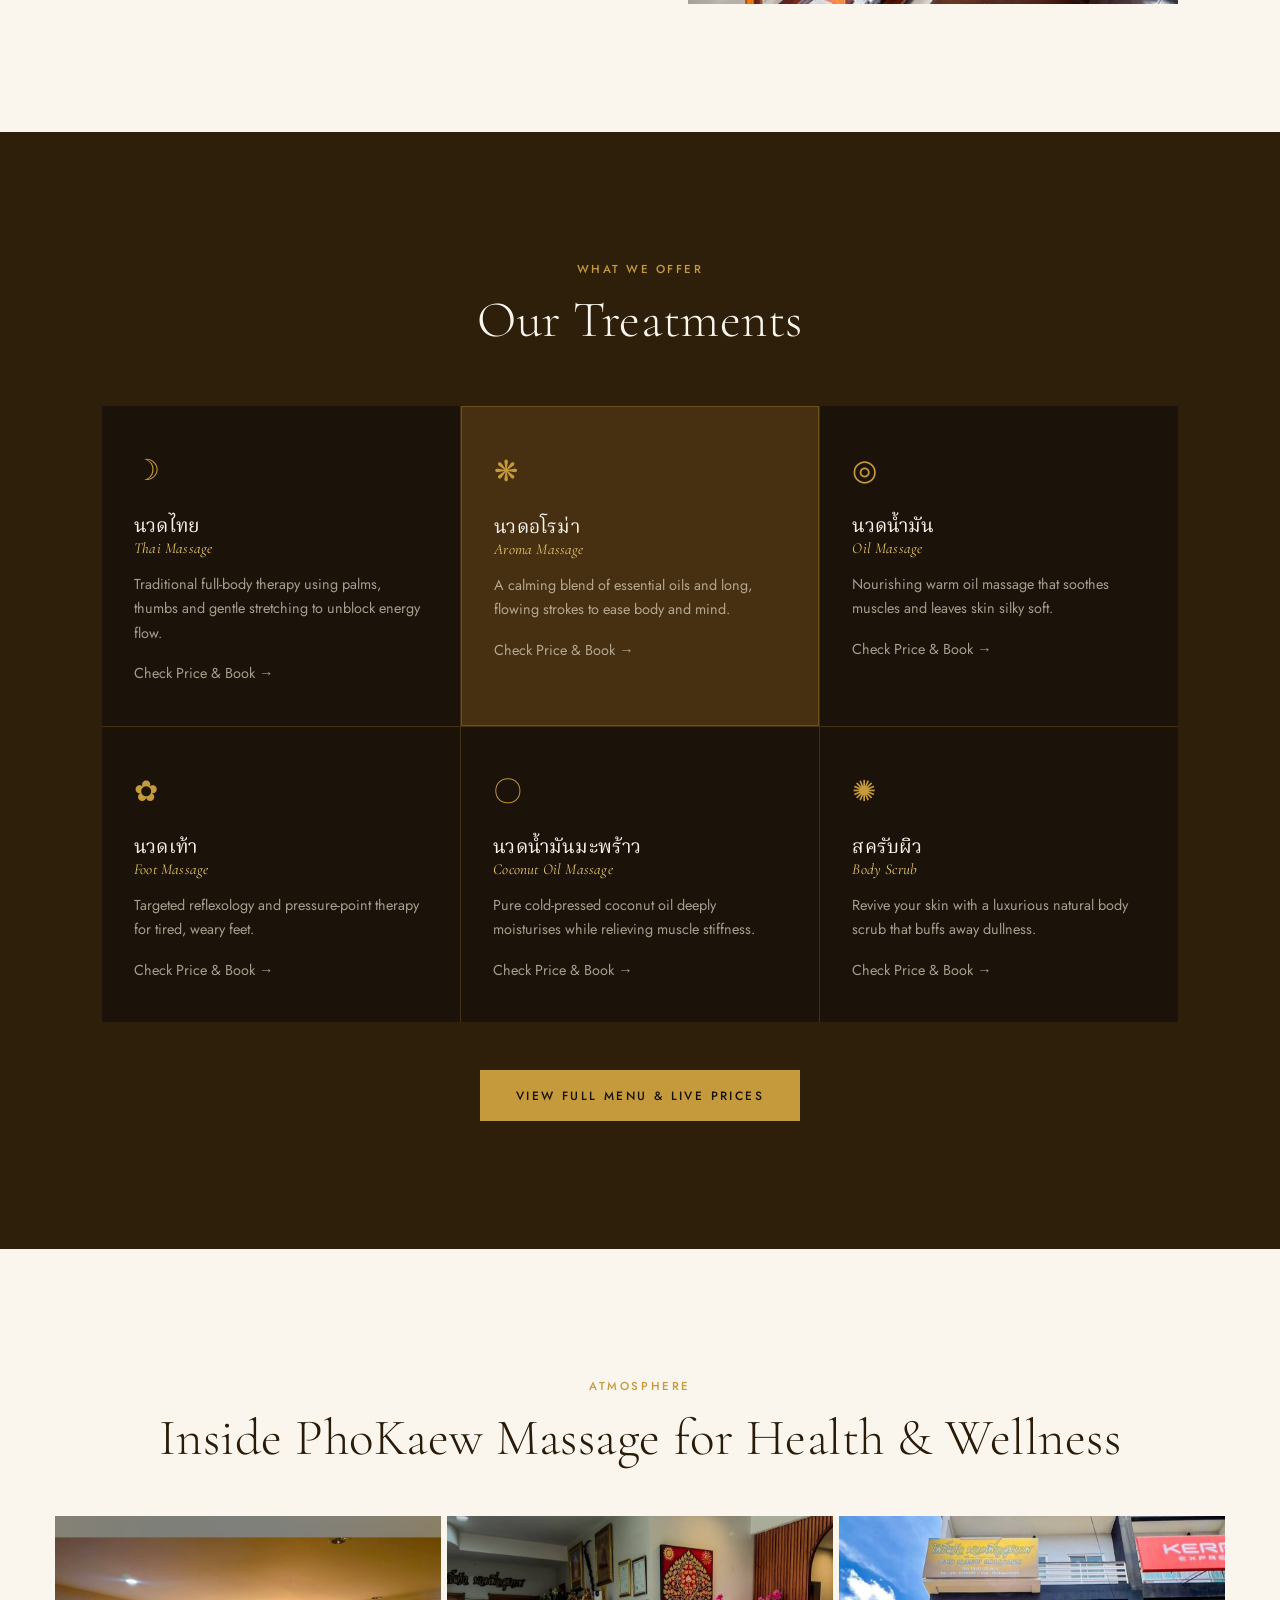
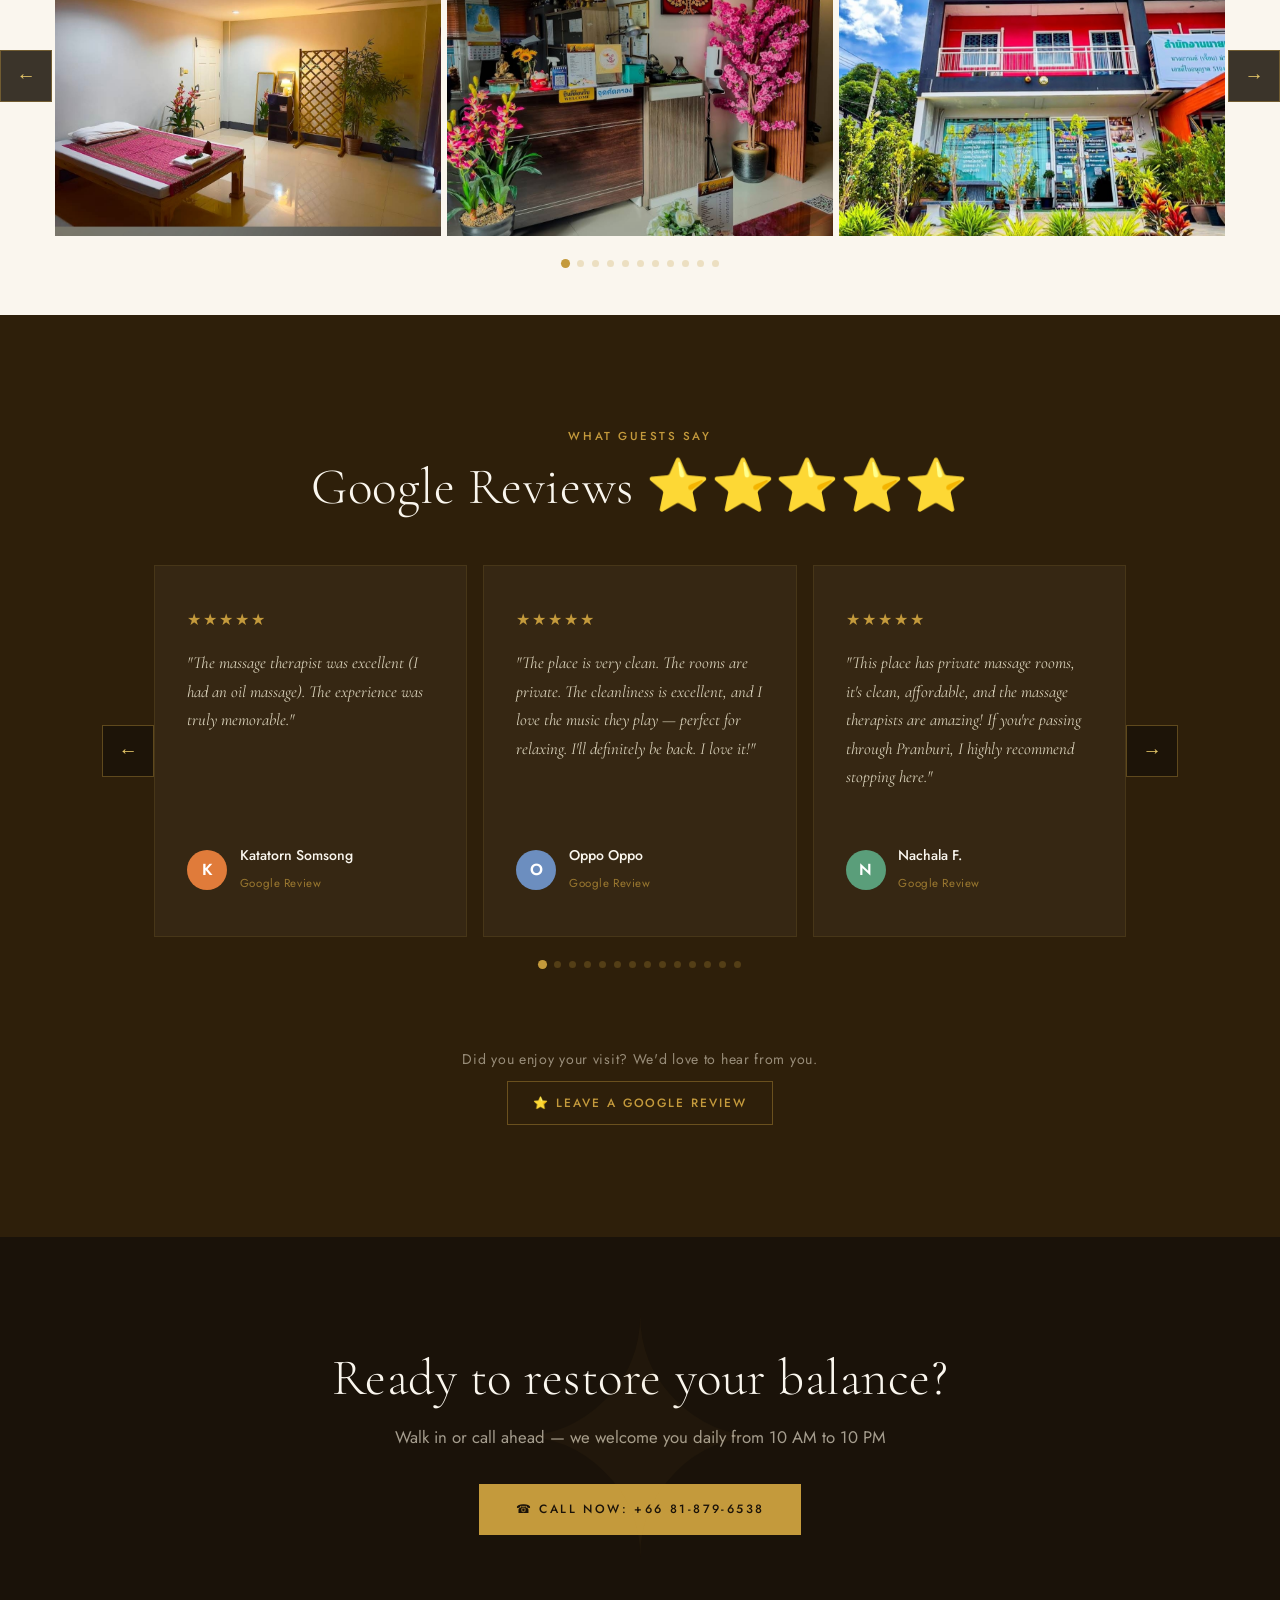
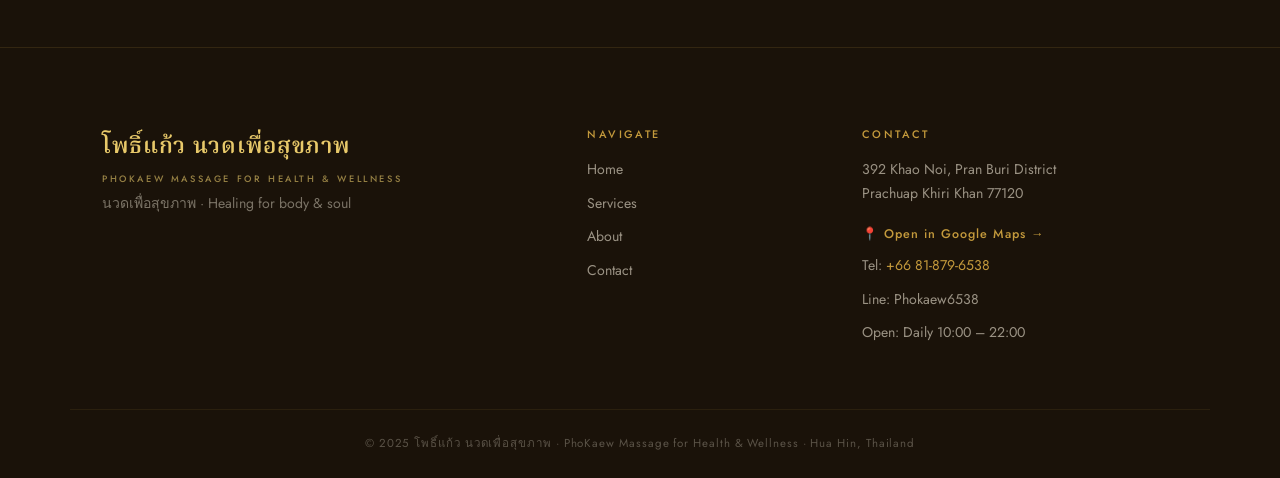
==== commit 55848d08: "Complete direct Google Sheets live pricing system with home page redirection" ====
--- a/index.html
+++ b/index.html
@@ -79,52 +79,60 @@
 
   <!-- SERVICES PREVIEW -->
   <section class="services-preview">
-    <div class="container">
-      <p class="section-label center">What We Offer</p>
-      <h2 class="center">Our Treatments</h2>
-      <div class="services-grid">
-        <div class="service-card">
-          <div class="service-icon">☽</div>
-          <h3>นวดไทย<br><span>Thai Massage</span></h3>
-          <p>Traditional full-body therapy using palms, thumbs and gentle stretching to unblock energy flow.</p>
-          <p class="price">From ฿300 / 1 hr</p>
-        </div>
-        <div class="service-card featured">
-          <div class="service-icon">❋</div>
-          <h3>นวดอโรม่า<br><span>Aroma Massage</span></h3>
-          <p>A calming blend of essential oils and long, flowing strokes to ease body and mind.</p>
-          <p class="price">From ฿500 / 1 hr</p>
-        </div>
-        <div class="service-card">
-          <div class="service-icon">◎</div>
-          <h3>นวดน้ำมัน<br><span>Oil Massage</span></h3>
-          <p>Nourishing warm oil massage that soothes muscles and leaves skin silky soft.</p>
-          <p class="price">From ฿400 / 1 hr</p>
-        </div>
-        <div class="service-card">
-          <div class="service-icon">✿</div>
-          <h3>นวดเท้า<br><span>Foot Massage</span></h3>
-          <p>Targeted reflexology and pressure-point therapy for tired, weary feet.</p>
-          <p class="price">฿500 / 1 hr</p>
-        </div>
-        <div class="service-card">
-          <div class="service-icon">〇</div>
-          <h3>นวดน้ำมันมะพร้าว<br><span>Coconut Oil Massage</span></h3>
-          <p>Pure cold-pressed coconut oil deeply moisturises while relieving muscle stiffness.</p>
-          <p class="price">From ฿500 / 1 hr</p>
-        </div>
-        <div class="service-card">
-          <div class="service-icon">✺</div>
-          <h3>สครับผิว<br><span>Body Scrub</span></h3>
-          <p>Revive your skin with a luxurious natural body scrub that buffs away dullness.</p>
-          <p class="price"><a href="tel:+66818796538" style="color:var(--gold);text-decoration:none;font-weight:600;letter-spacing:0.05em;">📞 Call Us for Pricing</a></p>
-        </div>
-      </div>
-      <div class="center" style="margin-top:3rem">
-        <a href="services.html" class="btn btn-gold">View Full Menu & Prices</a>
-      </div>
-    </div>
-  </section>
+  <div class="container">
+    <p class="section-label center">What We Offer</p>
+    <h2 class="center">Our Treatments</h2>
+    <div class="services-grid">
+      
+      <div class="service-card">
+        <div class="service-icon">☽</div>
+        <h3>นวดไทย<br><span>Thai Massage</span></h3>
+        <p>Traditional full-body therapy using palms, thumbs and gentle stretching to unblock energy flow.</p>
+        <p class="price-cta"><a href="services.html" class="check-price-link">Check Price & Book →</a></p>
+      </div>
+
+      <div class="service-card featured">
+        <div class="service-icon">❋</div>
+        <h3>นวดอโรม่า<br><span>Aroma Massage</span></h3>
+        <p>A calming blend of essential oils and long, flowing strokes to ease body and mind.</p>
+        <p class="price-cta"><a href="services.html" class="check-price-link">Check Price & Book →</a></p>
+      </div>
+
+      <div class="service-card">
+        <div class="service-icon">◎</div>
+        <h3>นวดน้ำมัน<br><span>Oil Massage</span></h3>
+        <p>Nourishing warm oil massage that soothes muscles and leaves skin silky soft.</p>
+        <p class="price-cta"><a href="services.html" class="check-price-link">Check Price & Book →</a></p>
+      </div>
+
+      <div class="service-card">
+        <div class="service-icon">✿</div>
+        <h3>นวดเท้า<br><span>Foot Massage</span></h3>
+        <p>Targeted reflexology and pressure-point therapy for tired, weary feet.</p>
+        <p class="price-cta"><a href="services.html" class="check-price-link">Check Price & Book →</a></p>
+      </div>
+
+      <div class="service-card">
+        <div class="service-icon">〇</div>
+        <h3>นวดน้ำมันมะพร้าว<br><span>Coconut Oil Massage</span></h3>
+        <p>Pure cold-pressed coconut oil deeply moisturises while relieving muscle stiffness.</p>
+        <p class="price-cta"><a href="services.html" class="check-price-link">Check Price & Book →</a></p>
+      </div>
+
+      <div class="service-card">
+        <div class="service-icon">✺</div>
+        <h3>สครับผิว<br><span>Body Scrub</span></h3>
+        <p>Revive your skin with a luxurious natural body scrub that buffs away dullness.</p>
+        <p class="price-cta"><a href="services.html" class="check-price-link">Check Price & Book →</a></p>
+      </div>
+
+    </div>
+    
+    <div class="center" style="margin-top:3rem">
+      <a href="services.html" class="btn btn-gold">View Full Menu & Live Prices</a>
+    </div>
+  </div>
+</section>
 
   <!-- GALLERY SLIDER -->
   <section class="gallery-section">
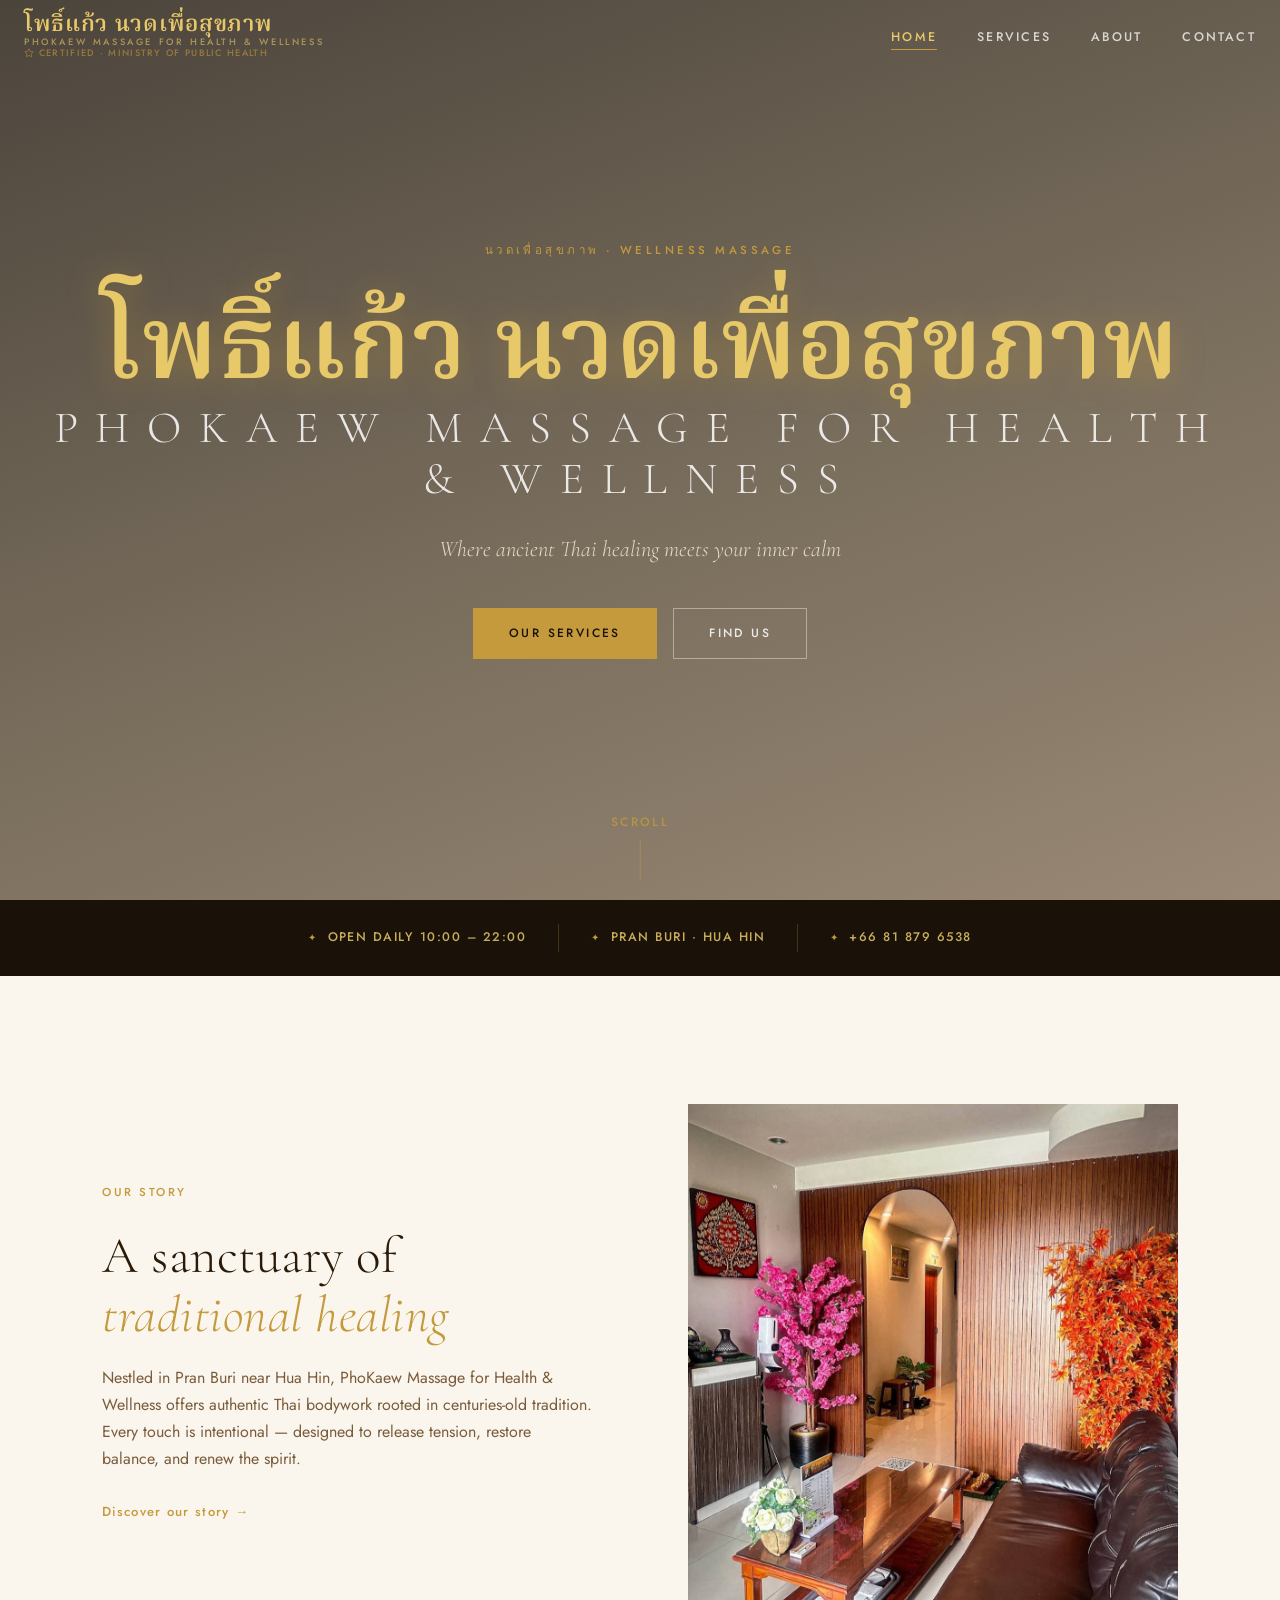
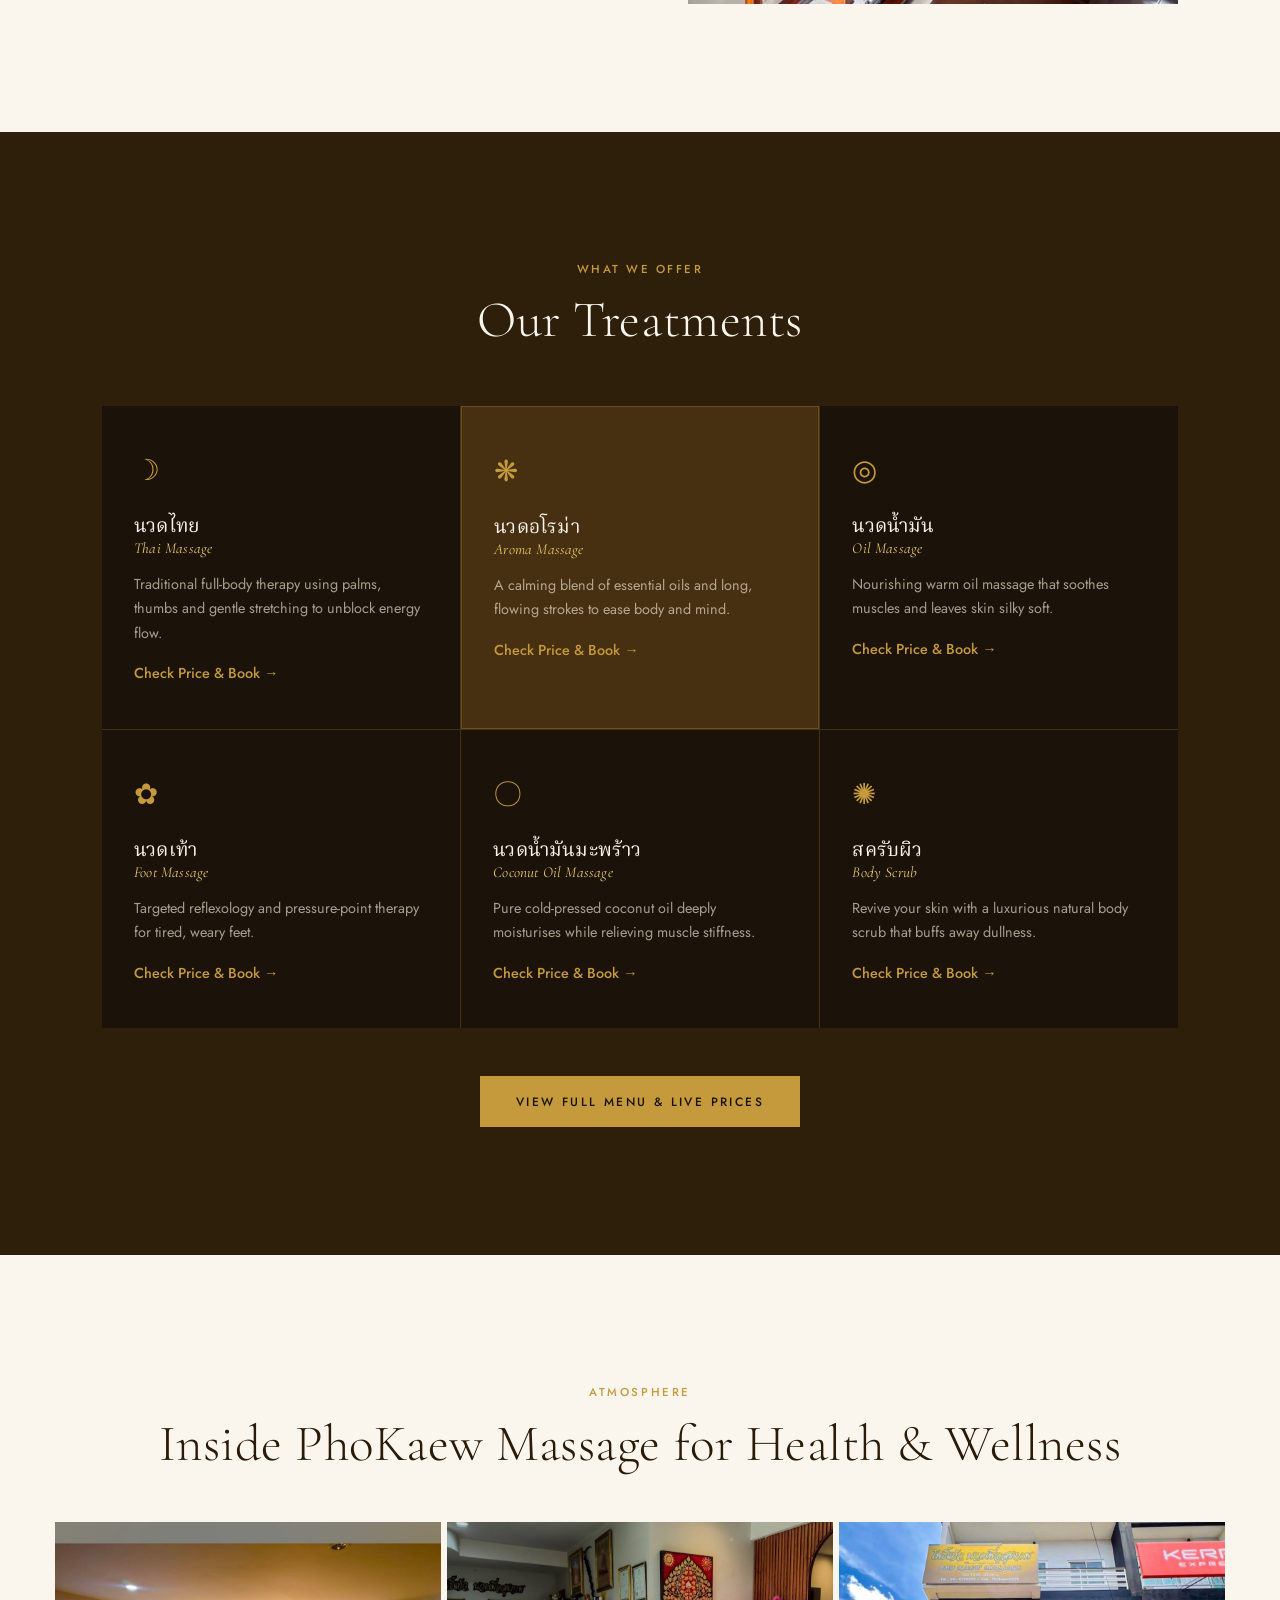
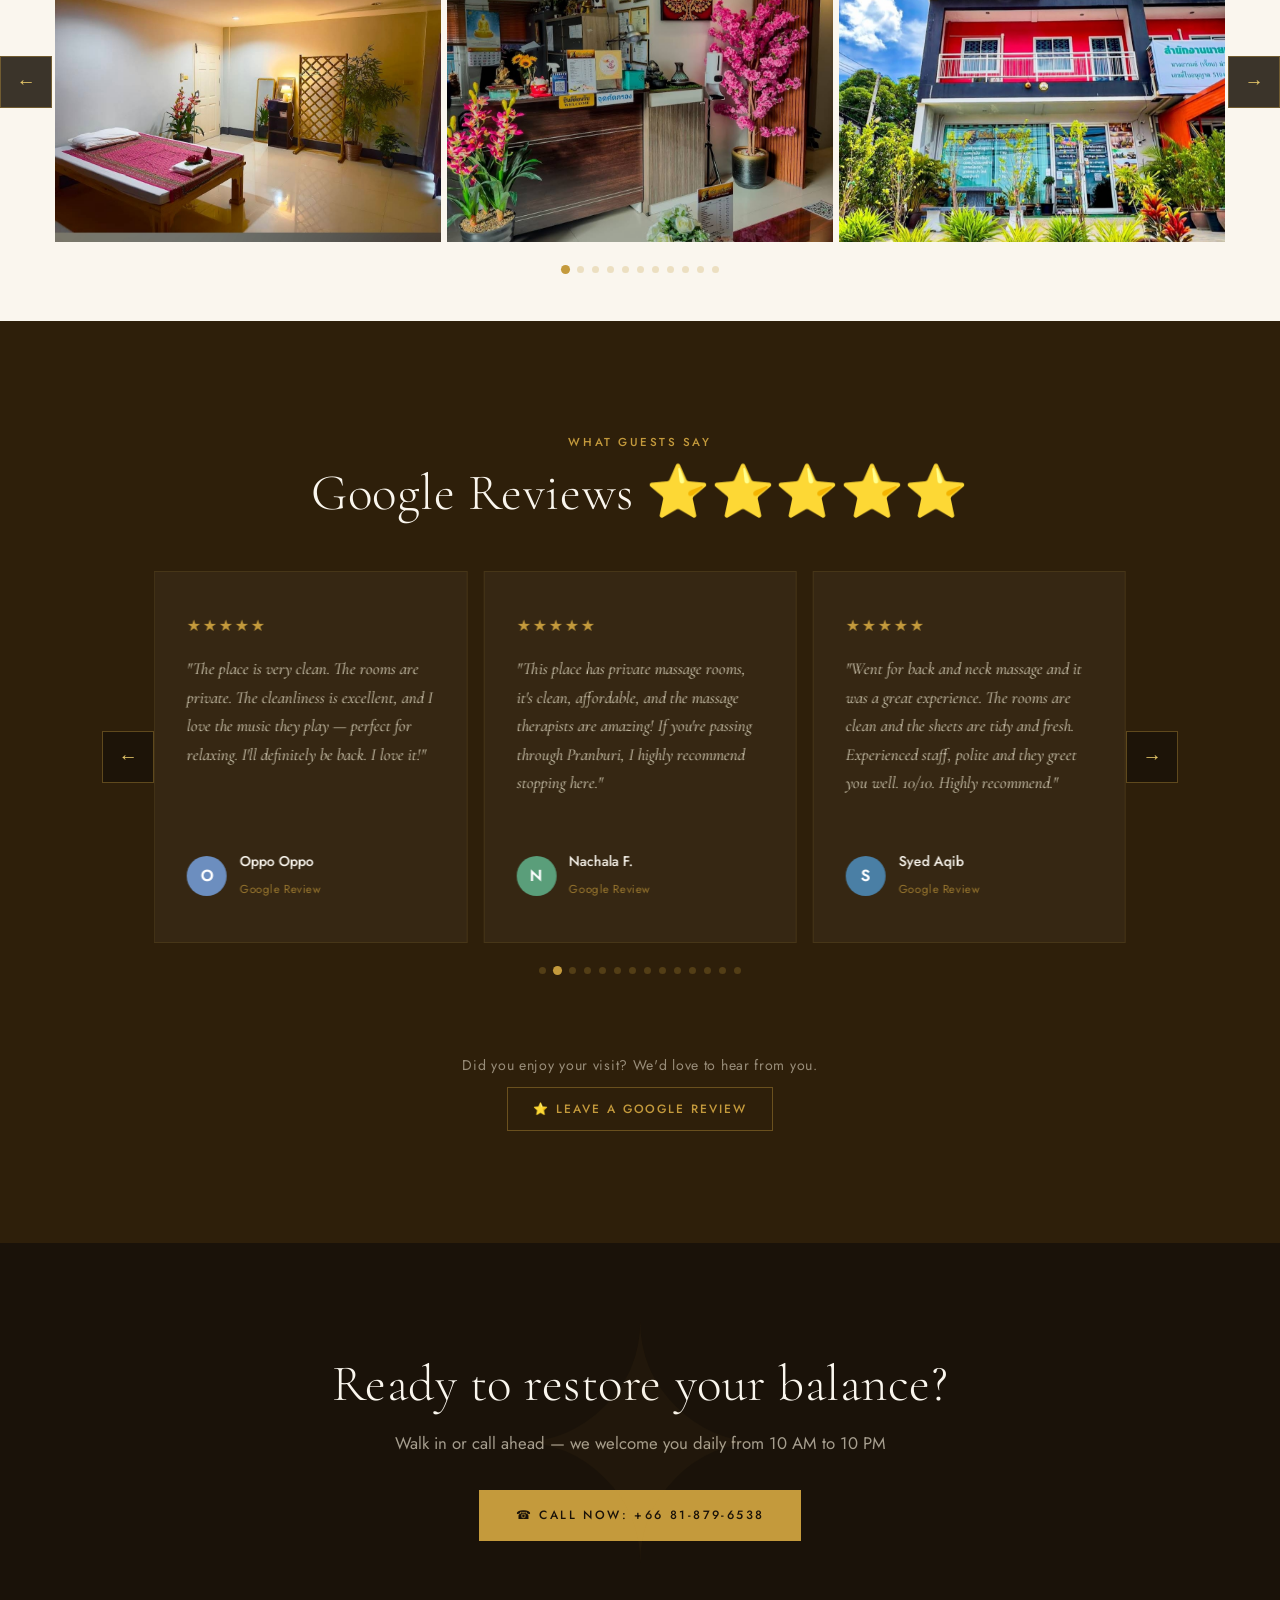
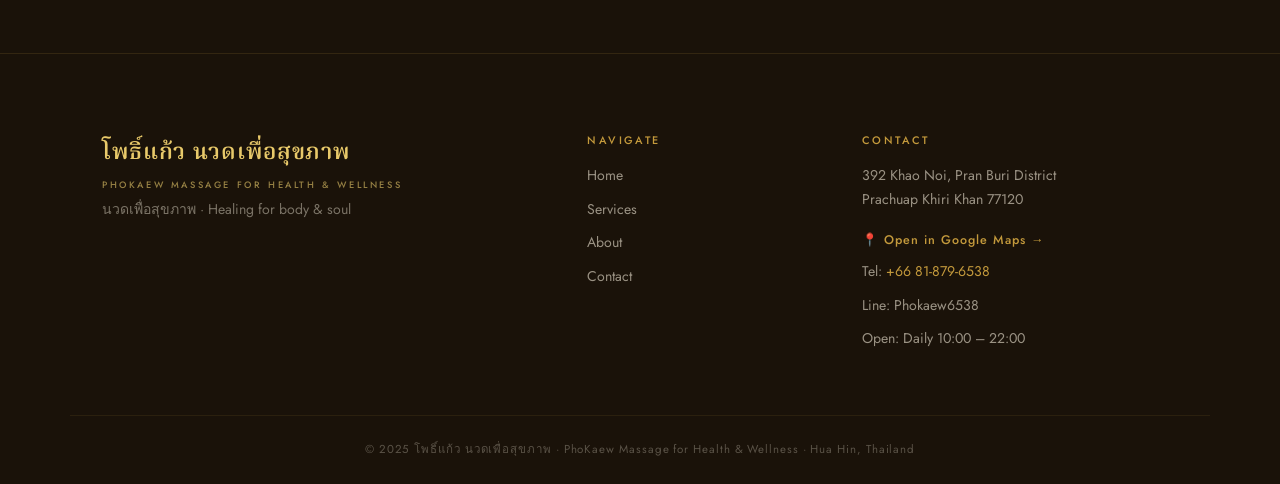
==== commit e129a600: "changed in scroll on homepage" ====
--- a/index.html
+++ b/index.html
@@ -46,8 +46,8 @@
         <a href="about.html" class="btn btn-outline">Find Us</a>
       </div>
     </div>
-    <div class="hero-scroll">
-      <span>scroll</span>
+    <div class="scroll-indicator-wrap">
+      <span class="scroll-text">SCROLL</span>
       <div class="scroll-line"></div>
     </div>
   </section>
--- a/css/style.css
+++ b/css/style.css
@@ -1456,3 +1456,59 @@
 .reviews-track-outer {
   overflow: hidden;
 }
+/* ============================================================
+   INDEX PAGE: CHECK PRICE LINK HOVER EFFECTS
+   ============================================================ */
+
+/* Normal State: Link kaisa dikhega */
+.check-price-link {
+  color: var(--gold); /* Aapka gold color maintain rahega */
+  text-decoration: none; /* Pehle bina line ke clean dikhega */
+  font-weight: 500;
+  display: inline-block;
+  transition: all 0.3s ease; /* Smooth effect ke liye transition */
+  border-bottom: 1px dashed transparent; /* Pehle se invisible border takki jhatka na lage text ko */
+  padding-bottom: 2px;
+}
+
+/* Hover State: Mouse le jaane par kya badlaav hoga */
+.check-price-link:hover {
+  color: var(--gold-light, #f1e4c3); /* thoda bright/light gold chamkega */
+  border-bottom: 1px solid var(--gold); /* niche ek solid premium underline aa jayegi */
+  transform: translateX(4px); /* Teer (→) thoda sa right side slide hoga makkhan ki tarah */
+}
+
+/* ============================================================
+   HERO SECTION: SCROLL INDICATOR CENTERING FIX
+   ============================================================ */
+
+.scroll-indicator-wrap {
+  position: absolute;
+  bottom: 20px;            /* Niche se distance balance karne ke liye */
+  left: 50%;               /* Screen ka exact center point handle karne ke liye */
+  transform: translateX(-50%); /* Asli element width ka 50% left pull karke absolute center balance */
+  text-align: center;
+  z-index: 10;
+  display: flex;
+  flex-direction: column;
+  align-items: center;
+}
+
+.scroll-text {
+  font-size: 0.75rem;
+  text-transform: uppercase;
+  letter-spacing: 0.2em;
+  color: var(--gold);
+  font-weight: 500;
+  opacity: 0.8;
+  display: block;
+  margin-bottom: 8px;
+}
+
+/* Agar niche vertical gold line bani hui hai toh uske liye support */
+.scroll-line {
+  width: 1px;
+  height: 40px;
+  background: var(--gold);
+  opacity: 0.5;
+}
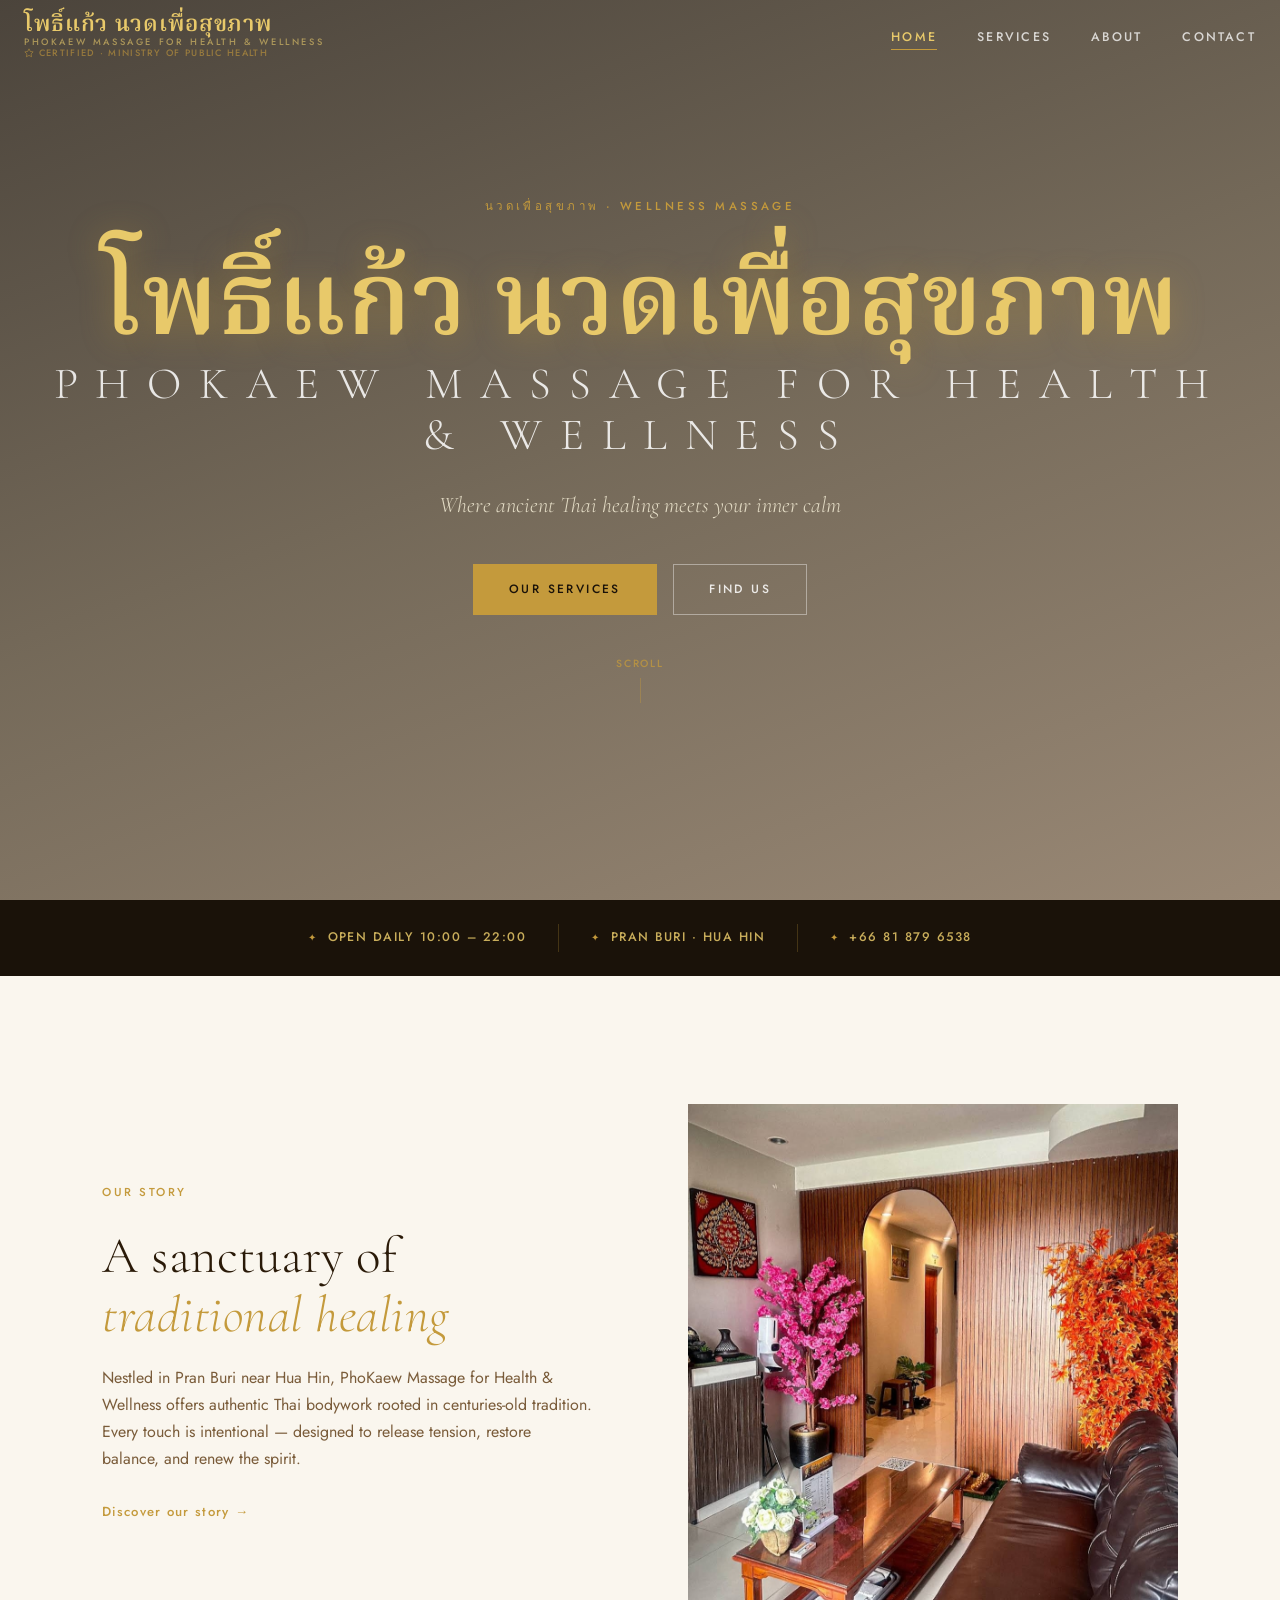
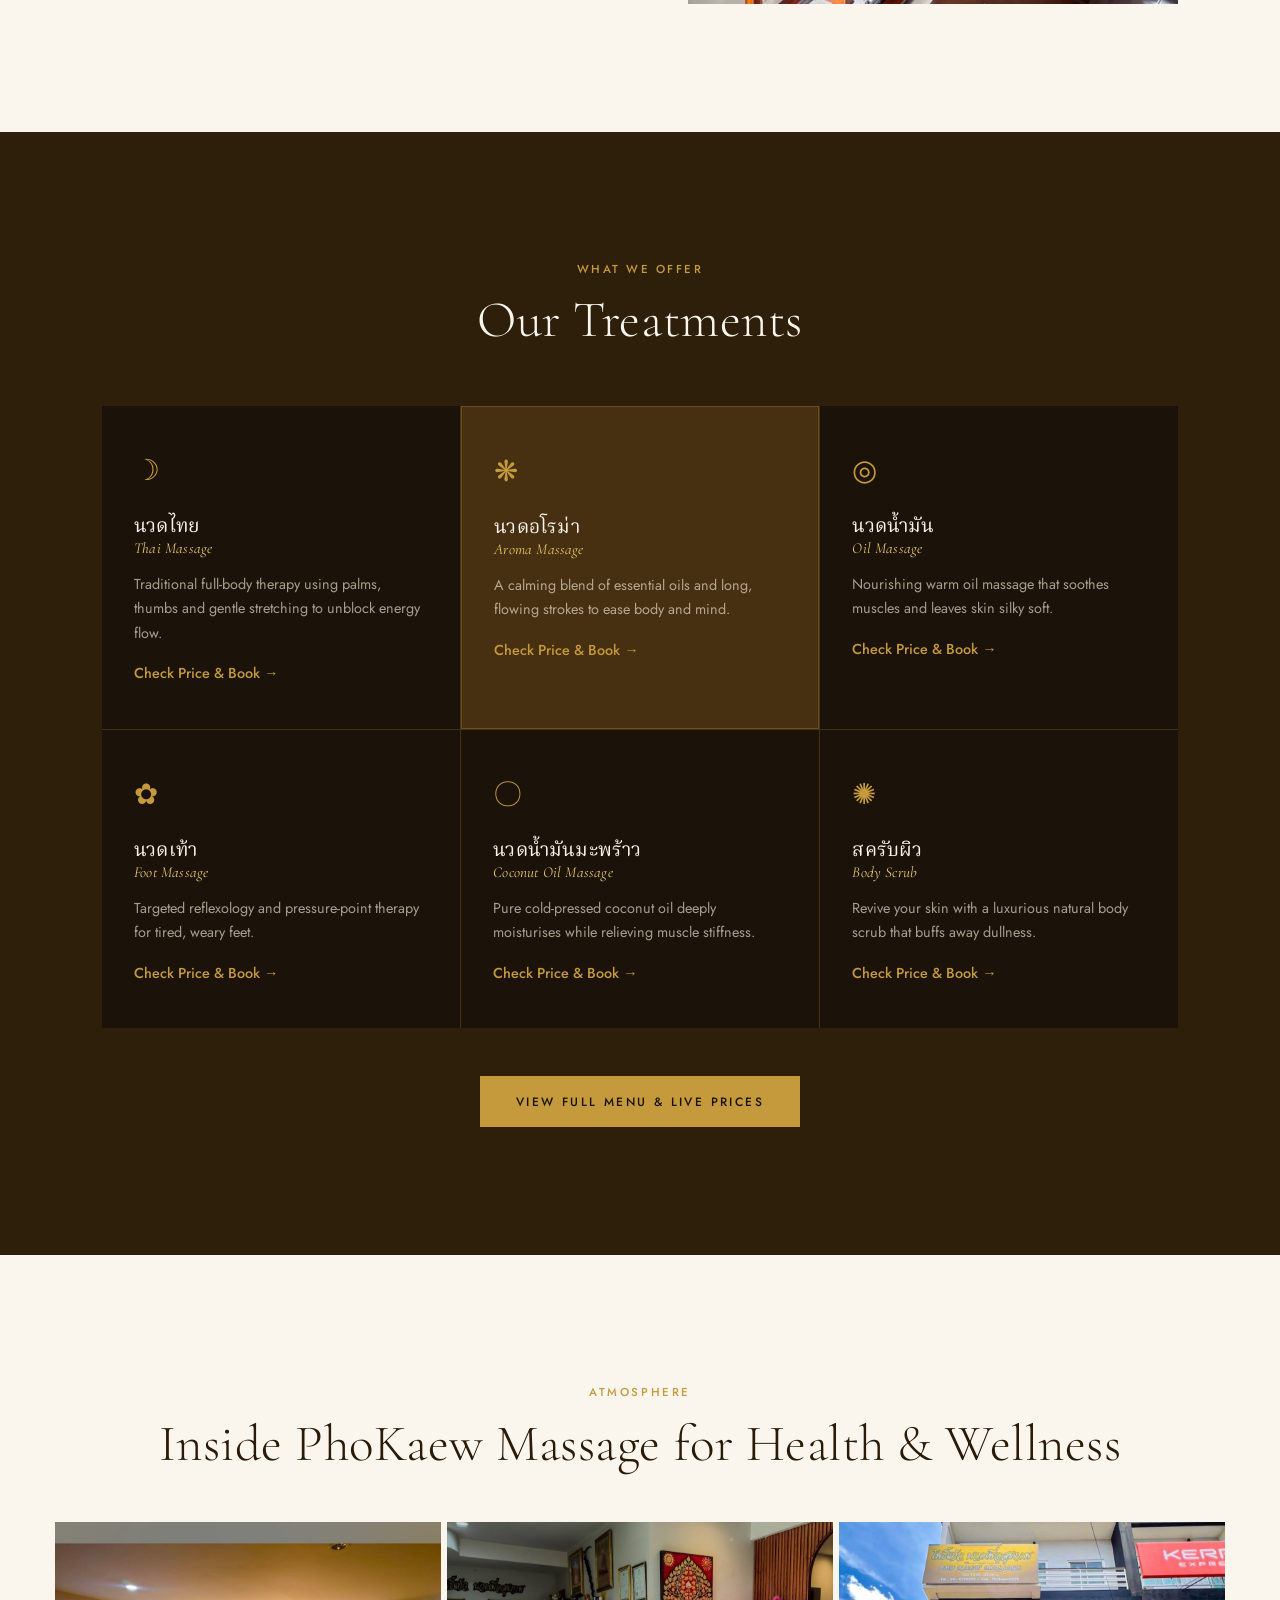
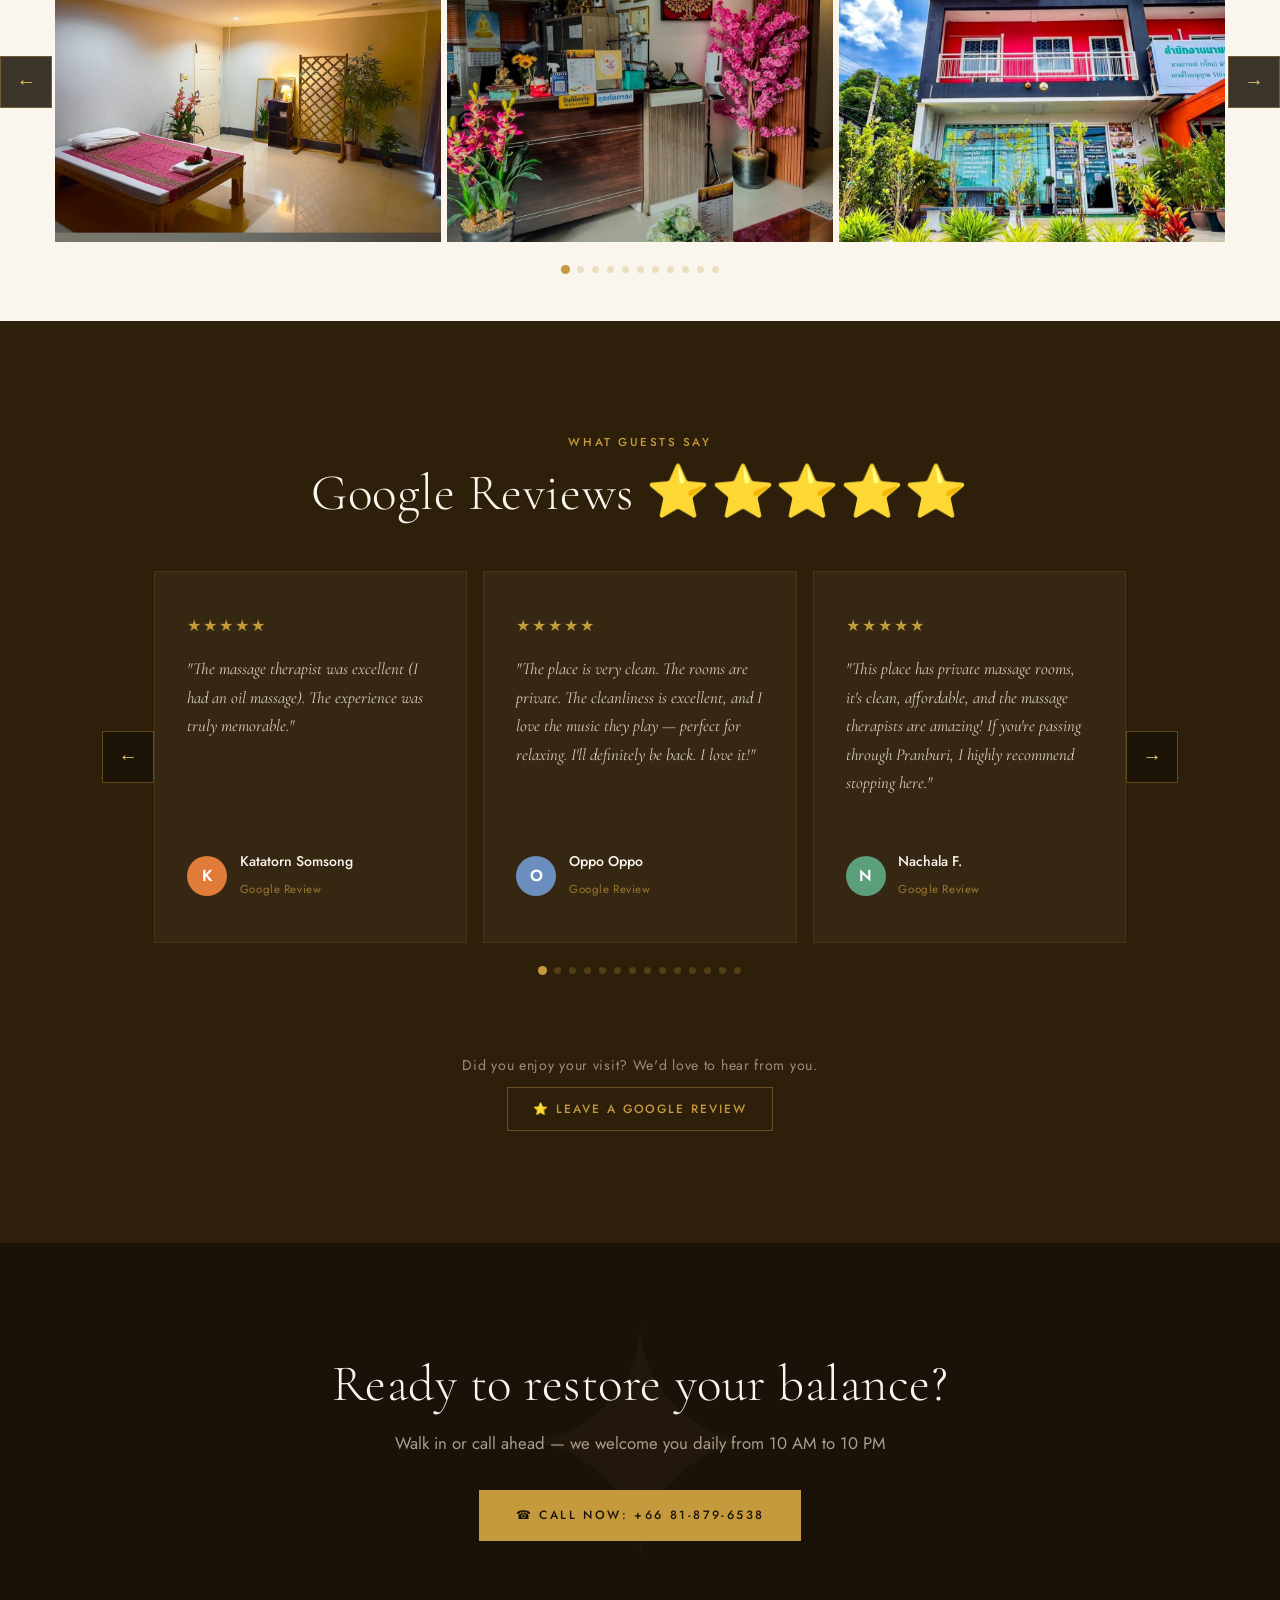
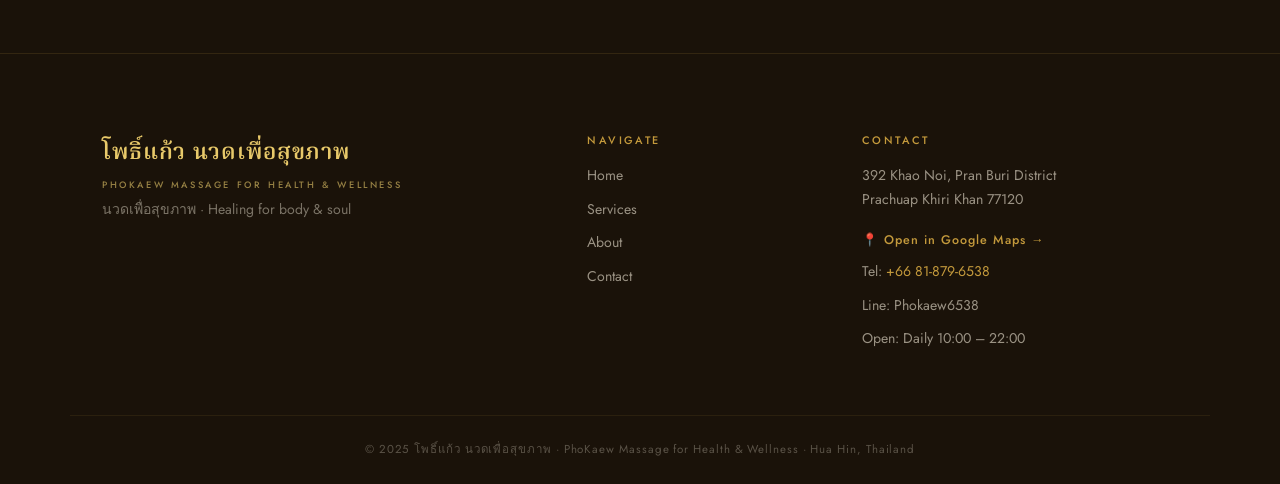
==== commit ae854311: "changed index and style for scroll and adjustment" ====
--- a/index.html
+++ b/index.html
@@ -44,11 +44,11 @@
       <div class="hero-cta">
         <a href="services.html" class="btn btn-gold">Our Services</a>
         <a href="about.html" class="btn btn-outline">Find Us</a>
-      </div>
-    </div>
-    <div class="scroll-indicator-wrap">
-      <span class="scroll-text">SCROLL</span>
-      <div class="scroll-line"></div>
+        <div class="scroll-indicator-wrap" style="width:100%;text-align:center;margin-top:1.5rem;">
+          <span class="scroll-text">SCROLL</span>
+          <div class="scroll-line"></div>
+        </div>
+      </div>
     </div>
   </section>
 
--- a/css/style.css
+++ b/css/style.css
@@ -196,6 +196,12 @@
   z-index: 2;
   padding: 0 2rem;
   animation: fadeUp 1.2s ease both;
+  display: flex;
+  flex-direction: column;
+  align-items: center;
+  display: flex;
+  flex-direction: column;
+  align-items: center;
 }
 @keyframes fadeUp {
   from { opacity: 0; transform: translateY(30px); }
@@ -241,22 +247,23 @@
   margin-bottom: 2.5rem;
   font-weight: 300;
 }
-.hero-cta { display: flex; gap: 1rem; justify-content: center; flex-wrap: wrap; }
-
-.hero-scroll {
-  position: absolute;
-  bottom: 2.5rem;
+.hero-cta {
+  display: flex;
+  gap: 1rem;
+  justify-content: center;
+  flex-wrap: wrap;
+  width: 100%;
+  max-width: 500px;
+  margin: 0 auto;
+}
+.hero-cta + .scroll-indicator-wrap {
+  margin-left: auto;
+  margin-right: auto;
   left: 0;
   right: 0;
-  margin: 0 auto;
-  width: max-content;
-  display: flex;
-  flex-direction: column;
-  align-items: center;
-  gap: 0.5rem;
-  z-index: 2;
-  animation: fadeUpScroll 1.4s 0.6s ease both;
-}
+}
+
+
 
 @keyframes fadeUpScroll {
   from { opacity: 0; bottom: 1.5rem; }
@@ -272,7 +279,6 @@
   width: 1px;
   height: 40px;
   background: linear-gradient(to bottom, var(--gold), transparent);
-  animation: scrollPulse 2s infinite;
 }
 @keyframes scrollPulse {
   0%, 100% { opacity: 0.4; transform: scaleY(1); }
@@ -1479,36 +1485,48 @@
 }
 
 /* ============================================================
-   HERO SECTION: SCROLL INDICATOR CENTERING FIX
+   HERO SECTION: ZERO-ERROR HORIZONTAL CENTER LOCK
    ============================================================ */
 
+/* Pure block ko anchors coordinate system me map karna */
+section.hero {
+  position: relative;
+}
+
+/* Scroll indicator structure ab page base par chalega */
 .scroll-indicator-wrap {
-  position: absolute;
-  bottom: 20px;            /* Niche se distance balance karne ke liye */
-  left: 50%;               /* Screen ka exact center point handle karne ke liye */
-  transform: translateX(-50%); /* Asli element width ka 50% left pull karke absolute center balance */
+  position: relative;
   text-align: center;
-  z-index: 10;
   display: flex;
   flex-direction: column;
   align-items: center;
+  margin-top: 1.5rem;
+  pointer-events: none;
+  width: 100%;
+  justify-content: center;
 }
 
 .scroll-text {
-  font-size: 0.75rem;
+  font-size: 0.65rem;         /* Chota aur elegant font jaisa screenshot me hai */
   text-transform: uppercase;
-  letter-spacing: 0.2em;
+  letter-spacing: 0.18em;     /* Spacing tight exact standard design pattern balance */
   color: var(--gold);
   font-weight: 500;
-  opacity: 0.8;
+  opacity: 0.75;
   display: block;
-  margin-bottom: 8px;
-}
-
-/* Agar niche vertical gold line bani hui hai toh uske liye support */
+  margin-bottom: 6px;
+}
+
 .scroll-line {
   width: 1px;
-  height: 40px;
+  height: 25px;              /* Standard compact length exact vertical gap lock */
   background: var(--gold);
-  opacity: 0.5;
+  opacity: 0.4;
+}
+
+/* Mobile responsive ke liye distance control */
+@media (max-width: 768px) {
+  .scroll-indicator-wrap {
+    bottom: 15px;            /* Mobile screen axis par halka unique positioning */
+  }
 }
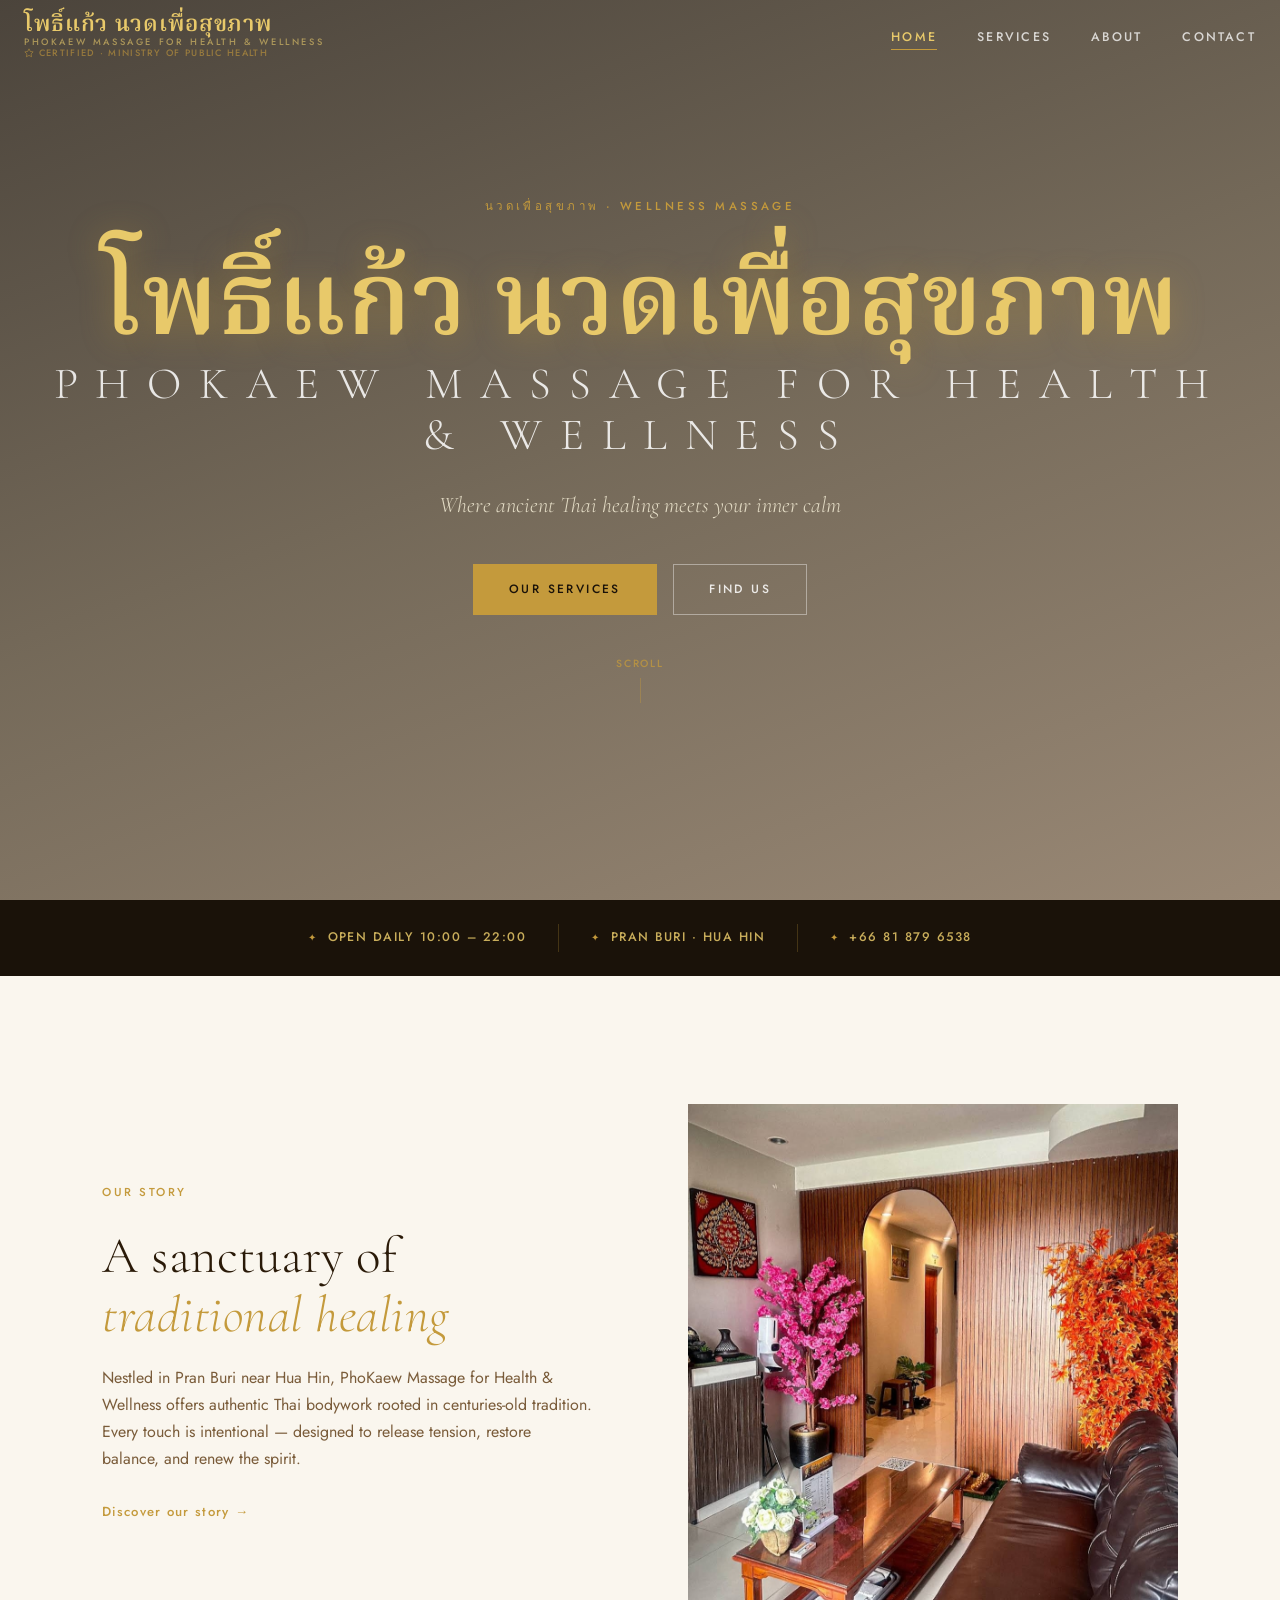
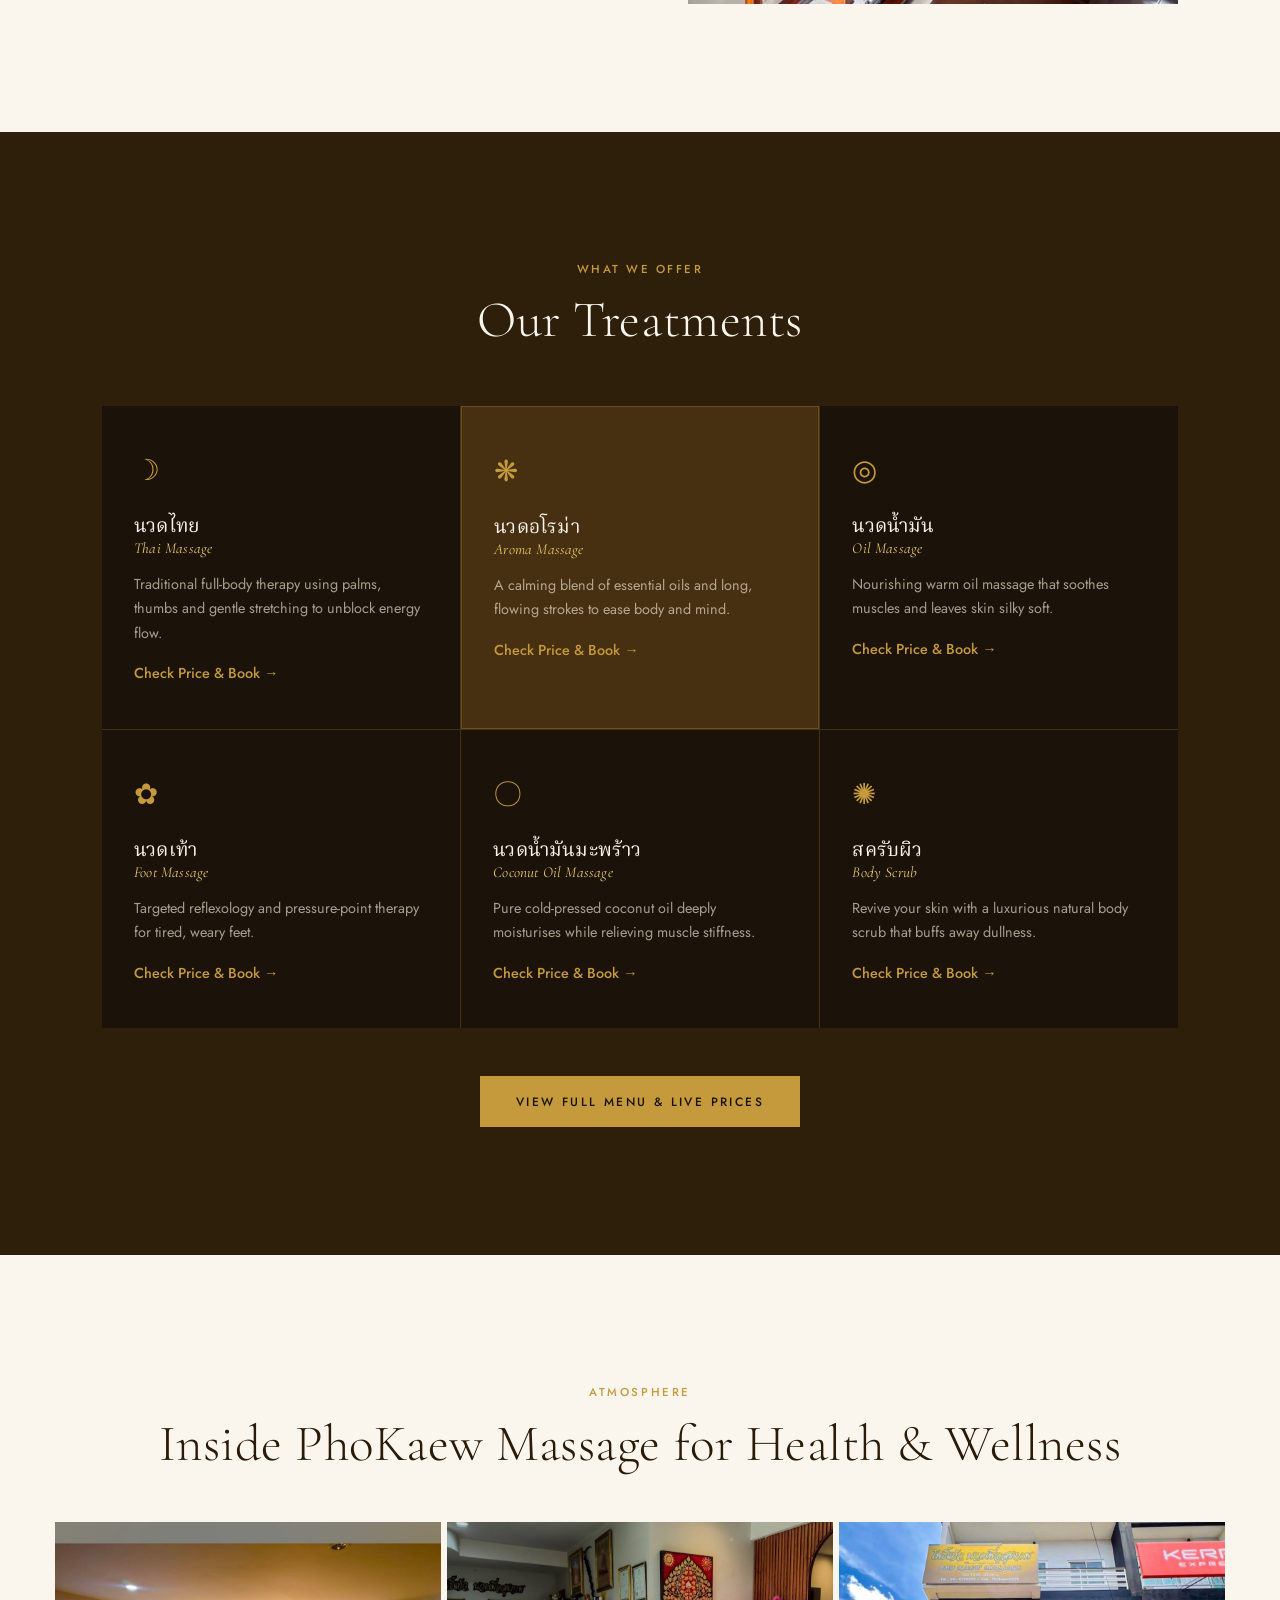
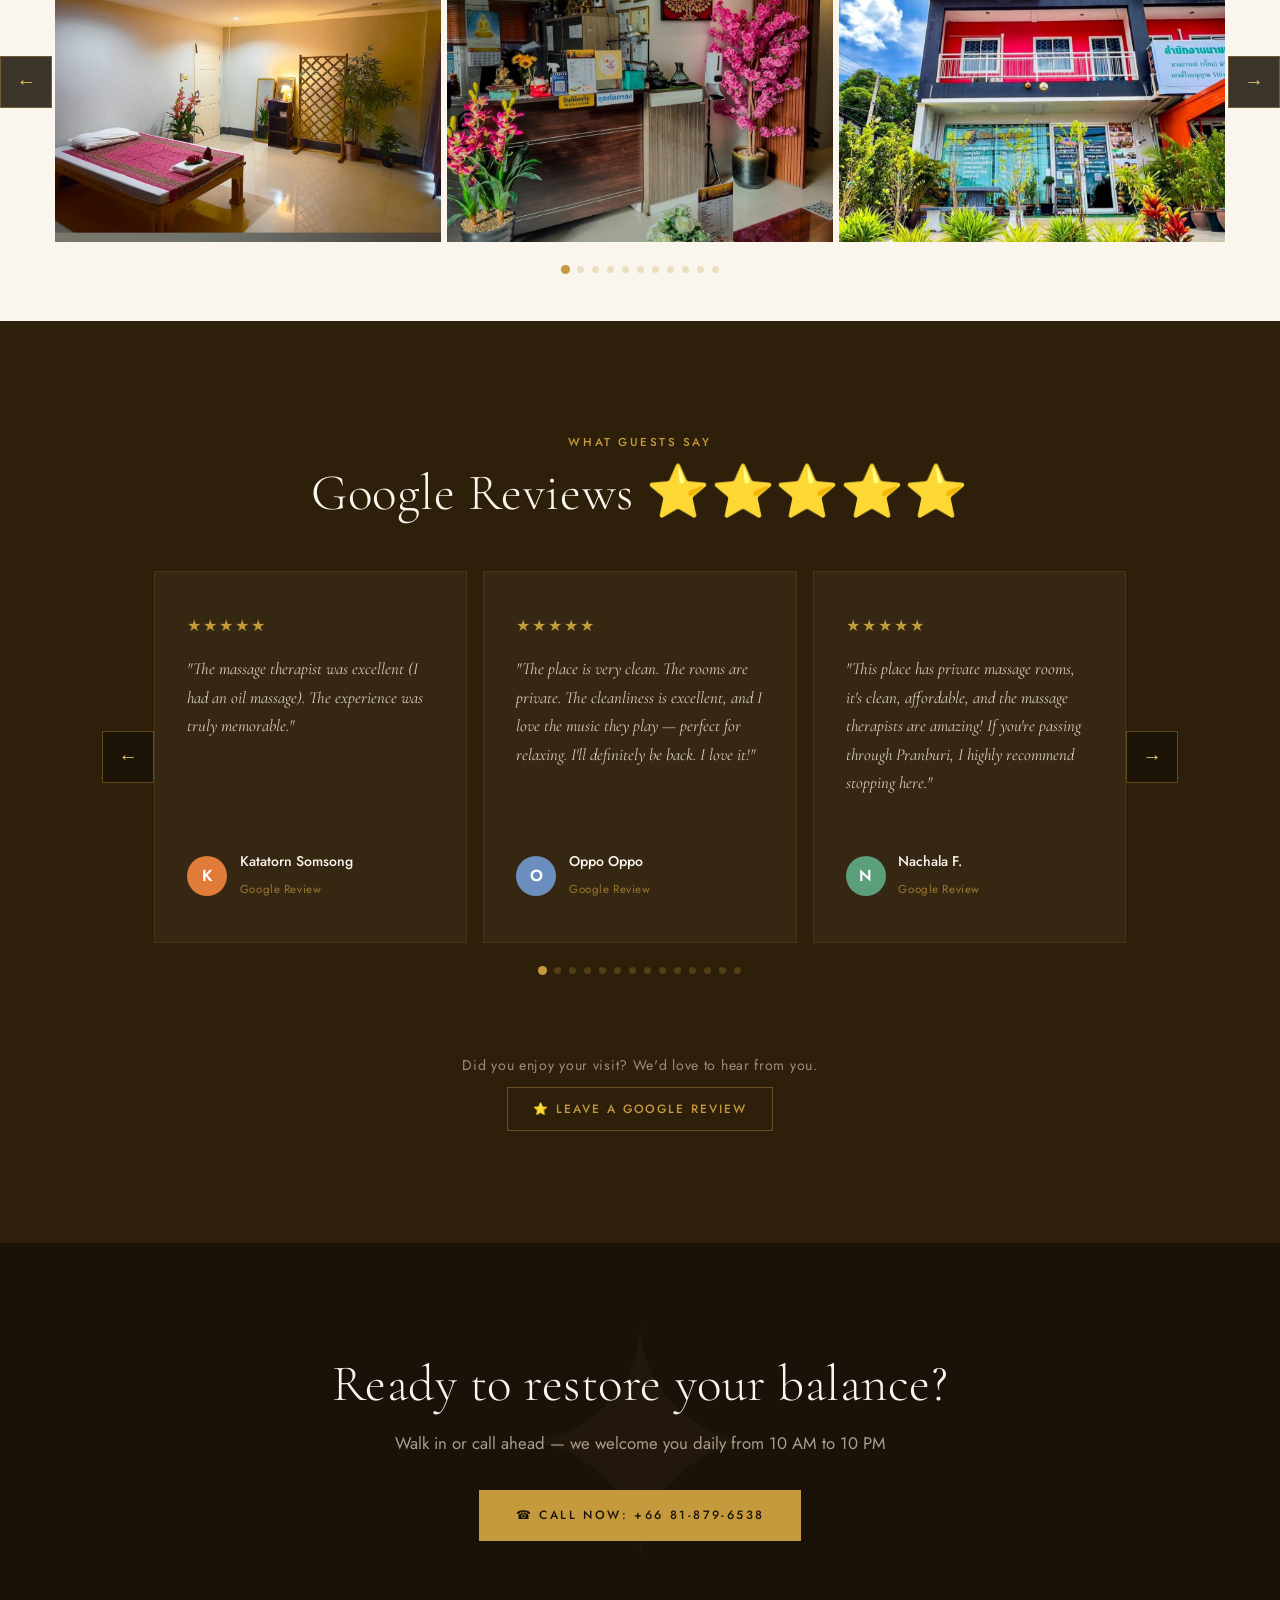
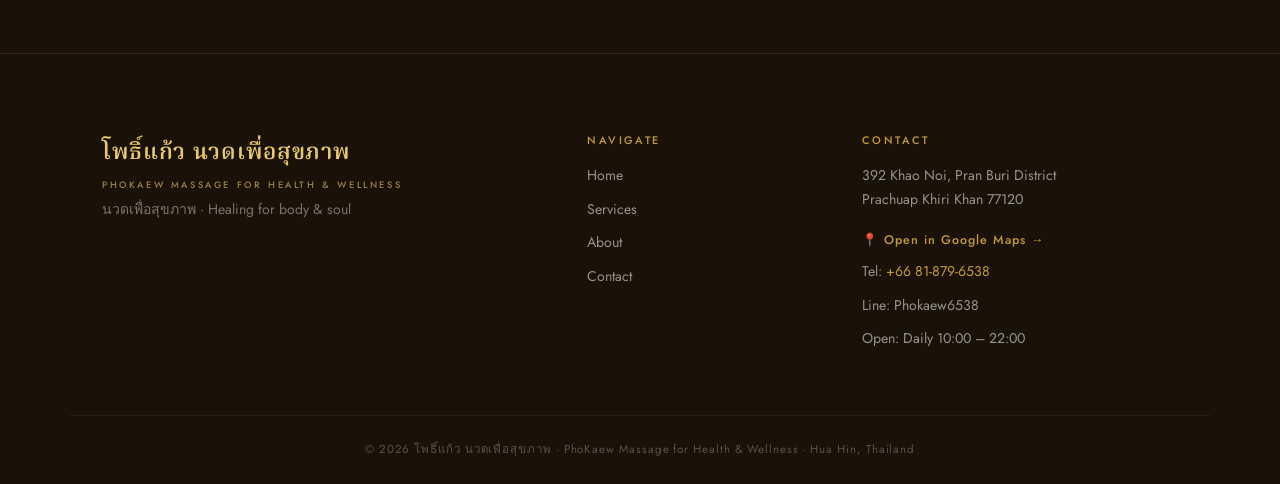
==== commit cbec5ea3: "change in footer year in main and js" ====
--- a/index.html
+++ b/index.html
@@ -364,7 +364,7 @@
       </div>
     </div>
     <div class="footer-bottom">
-      <p>© 2025 โพธิ์แก้ว นวดเพื่อสุขภาพ · PhoKaew Massage for Health & Wellness · Hua Hin, Thailand</p>
+      <p>&copy; <span id="copyright-year">2026</span> โพธิ์แก้ว นวดเพื่อสุขภาพ · PhoKaew Massage for Health & Wellness · Hua Hin, Thailand</p>
     </div>
   </footer>
 
